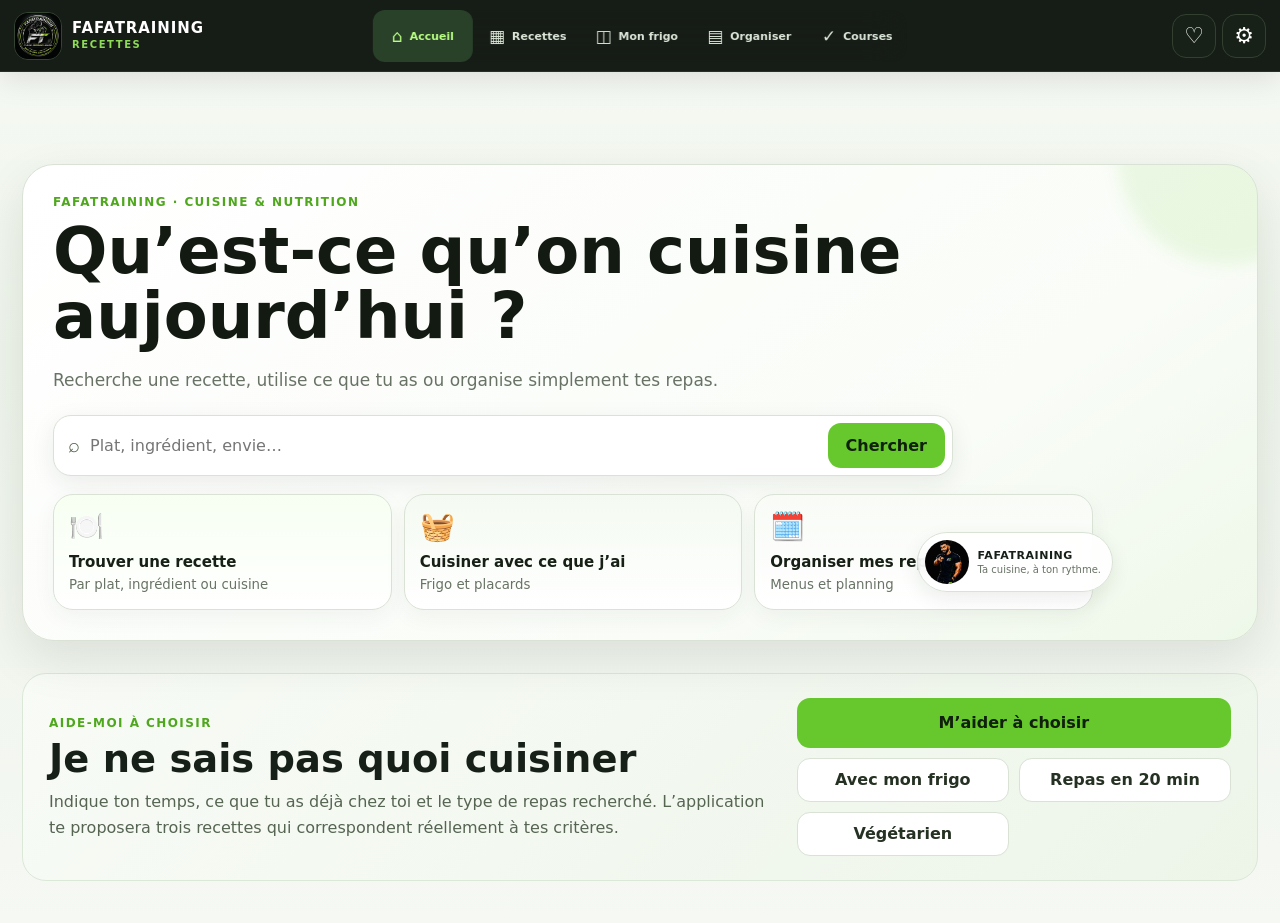
==== index.html @ 3ff08331 "Add files via upload" ====
<!DOCTYPE html>
<html lang="fr">
<head>
  <meta charset="UTF-8">
  <meta name="viewport" content="width=device-width, initial-scale=1, viewport-fit=cover">
  <meta name="theme-color" content="#f1f5ef">
  <meta name="color-scheme" content="light">
  <meta name="mobile-web-app-capable" content="yes">
  <meta name="apple-mobile-web-app-capable" content="yes">
  <meta name="apple-mobile-web-app-status-bar-style" content="default">
  <meta name="apple-mobile-web-app-title" content="FAFA Recettes">
  <meta name="format-detection" content="telephone=no">
  <meta name="description" content="FAFATRAINING Recettes — bibliothèque cuisine, recettes pas à pas, menus, planning, mon frigo et liste de courses.">
  <meta name="referrer" content="strict-origin-when-cross-origin">
  <meta http-equiv="Content-Security-Policy" content="default-src 'self'; script-src 'self'; style-src 'self' 'unsafe-inline'; img-src 'self' data: blob:; connect-src 'self'; worker-src 'self'; manifest-src 'self'; object-src 'none'; base-uri 'self'; form-action 'self'">
  <title>FAFATRAINING Recettes</title>
  <link rel="manifest" href="manifest.json">
  <link rel="apple-touch-icon" href="icons/icon-192.png">
  <link rel="icon" type="image/png" sizes="192x192" href="icons/icon-192.png">
  <link rel="stylesheet" href="style.css">
</head>
<body>
  <a class="skip-link" href="#mainContent">Aller au contenu principal</a>
  <div id="toast" class="toast" role="status" aria-live="polite"></div>
  <header class="topbar">
    <div class="topbar-left">
      <button id="topBackBtn" class="icon-btn hidden" aria-label="Retour">←</button>
      <button class="brand" data-nav="home" aria-label="Accueil FAFATRAINING"><img src="logo.jpg" alt="" class="brand-logo"><span><strong>FAFATRAINING</strong><small>RECETTES</small></span></button>
    </div>
    <div class="top-actions">
      <button id="favoriteTopBtn" class="icon-btn" aria-label="Voir mes favoris" title="Favoris">♡</button>
      <button id="settingsBtn" aria-expanded="false" class="icon-btn" aria-label="Préférences" title="Préférences">⚙</button>
    </div>
  </header>

  <main class="app-main" id="mainContent">
    <section id="page-home" class="page active" data-page="home">
      <section class="home-hero">
        <div class="hero-copy">
          <div class="eyebrow">FAFATRAINING · CUISINE & NUTRITION</div>
          <h1>Qu’est-ce qu’on cuisine aujourd’hui&nbsp;?</h1>
          <p>Recherche une recette, utilise ce que tu as ou organise simplement tes repas.</p>
          <div class="hero-search-wrap"><span class="search-icon">⌕</span><input id="homeSearch" type="search" aria-label="Rechercher une recette depuis l’accueil" placeholder="Plat, ingrédient, envie…" autocomplete="off"><button id="homeSearchBtn" class="search-go">Chercher</button></div>
          <div class="main-choice-grid" aria-label="Choix principal">
            <button class="main-choice main-choice-recipes" data-nav="recipes"><span>🍽️</span><strong>Trouver une recette</strong><small>Par plat, ingrédient ou cuisine</small></button>
            <button class="main-choice main-choice-fridge" data-nav="fridge"><span>🧺</span><strong>Cuisiner avec ce que j’ai</strong><small>Frigo et placards</small></button>
            <button class="main-choice main-choice-menu" data-nav="organize"><span>🗓️</span><strong>Organiser mes repas</strong><small>Menus et planning</small></button>
          </div>
          
          <div class="hero-brand-stamp"><img src="assets/characters/hero-character.jpg" alt=""><span><strong>FAFATRAINING</strong><small>Ta cuisine, à ton rythme.</small></span></div>
        </div>
      </section>
      <section id="homeNextMeal" class="home-next-meal hidden" aria-live="polite"></section>
      <section class="section-block decision-section" id="forYouSection">
        <div class="decision-panel">
          <div class="decision-copy"><span class="kicker">AIDE-MOI À CHOISIR</span><h2>Je ne sais pas quoi cuisiner</h2><p>Indique ton temps, ce que tu as déjà chez toi et le type de repas recherché. L’application te proposera trois recettes qui correspondent réellement à tes critères.</p></div>
          <div class="decision-actions"><button id="homeSurpriseBtn" aria-expanded="false" class="primary-btn">M’aider à choisir</button><button class="outline-btn" data-home-idea="fridge">Avec mon frigo</button><button class="outline-btn" data-home-idea="quick">Repas en 20 min</button><button class="outline-btn" data-home-idea="veg">Végétarien</button></div>
        </div>
        <div class="featured-grid home-three hidden" id="forYouGrid"></div>
      </section>
    </section>

    <section id="page-recipes" class="page" data-page="recipes">
      <div class="page-heading"><div><span class="kicker">BIBLIOTHÈQUE</span><h1>Recettes</h1><p id="recipesCountLabel">Choisis d’abord une grande famille ou utilise la recherche.</p></div><div class="heading-actions"><button id="openAdvancedFiltersBtn" aria-expanded="false" class="outline-btn">Filtres</button></div></div>
      <div class="recipe-search-zone"><div class="filter-search"><span>⌕</span><input id="recipeSearch" type="search" aria-label="Rechercher dans les recettes" placeholder="Rechercher un plat, un ingrédient ou une cuisine"></div><div class="recipe-utility-links"><button id="openKitchenGuideBtn" aria-expanded="false" class="text-btn">Guide cuisine</button><button id="addCustomRecipeBtn" aria-expanded="false" class="text-btn">+ Ma recette</button></div></div>
      <section id="recipeLibraryHome" class="library-home">
        <div class="library-intro"><div><span class="kicker">GRANDES FAMILLES</span><h2>Qu’est-ce que tu veux cuisiner&nbsp;?</h2><p>Choisis une famille, puis un type de recette. La recherche reste disponible à tout moment.</p></div><button id="showAllRecipesBtn" class="outline-btn">Voir tout le catalogue</button></div>
        <div id="recipeCategoryGrid" class="library-category-grid"></div>
        <div class="library-secondary"><div class="library-secondary-heading"><span class="kicker">CUISINES DU MONDE</span><h3>Explorer les cuisines</h3><p>Choisis une grande zone culinaire. Les pays et territoires réellement renseignés apparaissent sur les cartes ; les créations maison restent séparées.</p></div><div id="recipeCuisineHighlights" class="cuisine-family-grid"></div></div>
      </section>
      <section id="recipeResultsArea" class="recipe-results-area hidden">
        <div class="browse-toolbar"><button id="backToRecipeCategories" class="outline-btn">← Toutes les familles</button><div id="recipeBreadcrumb" class="breadcrumb"></div></div>
        <div id="subCategoryPanel" class="subfilter-panel hidden"><span class="kicker">CHOISIS UN TYPE</span><div class="style-grid compact" id="subCategoryChips"></div></div>
        <div class="quick-filter-row" id="quickFilterRow"><button class="quick-filter" data-qfilter="time20">≤ 20 min</button><button class="quick-filter" data-qfilter="mode">Mon matériel</button><button class="quick-filter" data-qfilter="easy">Cuisine facile</button><button class="quick-filter" data-qfilter="meal">Repas complet</button><button class="quick-filter" data-qfilter="fridge">Avec mon frigo</button></div>
        <div id="activeFilterSummary" class="active-filter-summary hidden"></div>
        <div class="recipe-grid" id="recipesGrid"></div><div class="loadmore-wrap"><button id="loadMoreBtn" class="primary-btn">Afficher plus</button></div>
      </section>
    </section>

    <section id="page-organize" class="page" data-page="organize">
      <div class="page-heading"><div><span class="kicker">ORGANISER</span><h1>Mes repas, simplement</h1><p>Choisis un menu ou construis ta semaine. Les courses se regroupent ensuite automatiquement.</p></div></div>
      <section id="organizeNextMeal" class="organize-next-meal hidden" aria-live="polite"></section>
      <div class="organize-grid">
        <button class="organize-card" data-nav="menus"><span class="organize-icon">🍽️</span><div><strong>Choisir un menu</strong><small>Par envie, situation ou style de repas.</small></div><b>→</b></button>
        <button class="organize-card" data-nav="planning"><span class="organize-icon">🗓️</span><div><strong>Planning de la semaine</strong><small>Lundi à dimanche, midi et soir.</small></div><b>→</b></button>
      </div>
      <div class="organize-help"><strong>Le principe</strong><span>Tu choisis tes repas ici. Quand ta semaine est prête, l’application peut créer ta liste de courses en un geste.</span></div>
    </section>

    <section id="page-menus" class="page" data-page="menus">
      <div class="page-heading"><div><span class="kicker">MENUS</span><h1>Choisis ton type de menu</h1><p>Les menus disponibles sont rangés par usage. Choisis un univers, puis une envie précise.</p></div></div>
      <div class="menu-search-row"><div class="filter-search"><span>⌕</span><input id="menuSearch" type="search" aria-label="Rechercher un menu" placeholder="Rechercher un menu"></div><button id="menuFavoritesBtn" class="outline-btn">♡ Mes menus</button><button id="resetMenuFiltersBtn" class="outline-btn">Tous les menus</button></div>
      <div id="menuUniverseGrid" class="menu-universe-grid"></div>
      <div id="menuFilterPanel" class="menu-filter-panel hidden"><div class="browse-toolbar"><button id="backToMenuUniverses" class="outline-btn">← Tous les univers</button><div id="menuUniverseTitle" class="breadcrumb"></div></div><div class="style-grid compact" id="menuFilterChips"></div></div>
      <div class="menu-grid" id="menusGrid"></div>
    </section>

    <section id="page-planning" class="page" data-page="planning">
      <div class="page-heading"><div><span class="kicker">SEMAINE</span><h1>Mon planning repas</h1><p>Planifie tes midis et tes soirs, puis crée la liste de courses de toute la semaine.</p></div><div class="heading-actions"><button id="openMenusFromPlanningBtn" class="outline-btn">Voir les menus</button><button id="clearPlanningBtn" class="outline-btn danger">Vider la semaine</button></div></div>
      <div class="planning-toolbar"><button id="planningToShoppingBtn" class="primary-btn">Créer les courses de la semaine</button><span id="planningSummary" class="small-note"></span></div><div id="planningGrid" class="planning-grid"></div>
    </section>

    <section id="page-fridge" class="page" data-page="fridge">
      <div class="page-heading"><div><span class="kicker">MON FRIGO & MES PLACARDS</span><h1>Avec ce que j’ai</h1><p>Pas de mur de 180 ingrédients : choisis une famille, recherche un aliment ou ajoute toi-même ce qui manque.</p></div><button id="clearFridgeBtn" class="outline-btn">Tout vider</button></div>
      <div class="fridge-command-center">
        <div class="fridge-search-unified"><div class="filter-search"><span>⌕</span><input id="fridgeSearch" type="search" aria-label="Rechercher ou ajouter un ingrédient" placeholder="Tape un aliment : tomate, poulet, riz…"></div><button id="fridgeAddSearchBtn" class="outline-btn hidden">+ Ajouter cet ingrédient</button></div>
        <div class="selected-zone"><span class="kicker">CE QUE J’AI CHEZ MOI</span><div id="selectedPantry" class="selected-pantry"></div></div>
        <button id="fridgeSeeResultsBtn" class="primary-btn fridge-results-cta">Voir ce que je peux cuisiner</button>
        <div id="pantryRecentBlock" class="pantry-special-block hidden"><div class="section-title-row"><div><span class="kicker">RÉCENTS</span><h3>Utilisés récemment</h3></div></div><div id="pantryRecent" class="pantry-chip-grid"></div></div>
        <div id="pantryFavoritesBlock" class="pantry-special-block hidden"><div class="section-title-row"><div><span class="kicker">FAVORIS</span><h3>Mes ingrédients favoris</h3></div></div><div id="pantryFavorites" class="pantry-chip-grid"></div></div>
      </div>
      <section class="ingredient-library"><div class="section-title-row"><div><span class="kicker">RANGÉ PAR FAMILLE</span><h2>Choisis une famille d’ingrédients</h2><p id="pantryLibraryCount" class="section-subtitle">Chargement des ingrédients…</p></div><button id="showAllPantryBtn" class="outline-btn">Afficher tous les ingrédients</button></div><div id="pantryGroupGrid" class="pantry-group-grid"></div><div id="pantryGroupPanel" class="pantry-group-panel hidden"><div class="browse-toolbar"><button id="closePantryGroupBtn" class="outline-btn">← Familles</button><div id="pantryGroupTitle" class="breadcrumb"></div></div><div id="pantryGroupItems" class="pantry-chip-grid"></div></div></section>
      <div id="fridgeResults" class="fridge-tier-wrap"></div>
    </section>

    <section id="page-shopping" class="page" data-page="shopping">
      <div class="page-heading"><div><span class="kicker">COURSES</span><h1>Ma liste</h1><p>Les quantités des recettes et du planning sont regroupées automatiquement.</p></div><div class="heading-actions"><button id="copyShoppingBtn" class="outline-btn">Copier</button><button id="shareShoppingBtn" class="outline-btn">Partager</button><button id="printShoppingBtn" class="outline-btn">Imprimer</button><button id="clearShoppingBtn" class="outline-btn danger">Vider</button></div></div><div id="shoppingRecipeChips" class="shopping-recipe-chips"></div><div id="shoppingManualChips" class="shopping-recipe-chips"></div><div id="shoppingList" class="shopping-groups"></div>
    </section>
  </main>

  <nav class="bottom-nav" aria-label="Navigation principale"><button class="nav-item active" data-nav="home"><span>⌂</span><small>Accueil</small></button><button class="nav-item" data-nav="recipes"><span>▦</span><small>Recettes</small></button><button class="nav-item" data-nav="fridge"><span>◫</span><small>Mon frigo</small></button><button class="nav-item" data-nav="organize"><span>▤</span><small>Organiser</small></button><button class="nav-item" data-nav="shopping"><span>✓</span><small>Courses</small><b id="shoppingBadge" class="nav-badge hidden">0</b></button></nav>

  <div id="recipeDrawer" class="drawer" aria-hidden="true"><div class="drawer-backdrop" data-close-drawer></div><article class="drawer-panel" role="dialog" aria-modal="true" aria-labelledby="drawerTitle"><button class="drawer-close" data-close-drawer aria-label="Fermer">×</button><div id="drawerContent"></div></article></div>
  <div id="menuDrawer" class="drawer" aria-hidden="true"><div class="drawer-backdrop" data-close-menu></div><article class="drawer-panel menu-detail-panel" role="dialog" aria-modal="true" aria-labelledby="menuDrawerTitle"><button class="drawer-close" data-close-menu aria-label="Fermer">×</button><div id="menuDrawerContent"></div></article></div>

  <div id="filterDrawer" class="drawer" aria-hidden="true"><div class="drawer-backdrop" data-close-filter></div><article class="settings-panel" role="dialog" aria-modal="true" aria-labelledby="filterDrawerTitle"><button class="drawer-close" data-close-filter aria-label="Fermer">×</button><span class="kicker">AFFINER</span><h2 id="filterDrawerTitle">Tous les filtres</h2><div class="settings-section"><h3>Catégorie</h3><select id="categoryFilter" class="drawer-select" aria-label="Filtrer par catégorie"><option value="">Toutes les catégories</option></select></div><div class="settings-section"><h3>Cuisine / inspiration</h3><select id="cuisineFilter" class="drawer-select" aria-label="Filtrer par cuisine ou inspiration"><option value="">Toutes les cuisines</option></select></div><div class="settings-section"><h3>Temps</h3><select id="timeFilter" class="drawer-select" aria-label="Filtrer par temps total"><option value="">Tous les temps</option><option value="15">≤ 15 min</option><option value="20">≤ 20 min</option><option value="30">≤ 30 min</option><option value="45">≤ 45 min</option><option value="60">≤ 60 min</option></select></div><div class="settings-section"><h3>Matériel</h3><select id="equipmentFilter" class="drawer-select" aria-label="Filtrer par matériel"><option value="">Tout le matériel</option><option value="Cuisine classique">Méthode classique</option><option value="Four">Four</option><option value="Poêle">Poêle / wok</option><option value="Blender / mixeur">Blender / mixeur</option><option value="Thermomix TM6">Thermomix TM6</option></select></div><div class="settings-section"><h3>Style</h3><div class="style-grid compact" id="recipeStyleChips"></div></div><div class="settings-section"><label class="toggle-line"><input id="mealOnly" type="checkbox"><span>Repas complets uniquement</span></label></div><div class="settings-section"><label class="toggle-line"><input id="favoritesOnly" type="checkbox"><span>Favoris uniquement</span></label></div><div class="filter-actions"><button id="resetFiltersBtn" class="outline-btn">Réinitialiser</button><button id="applyFiltersBtn" class="primary-btn">Voir les recettes</button></div></article></div>

  <div id="settingsDrawer" class="drawer" aria-hidden="true"><div class="drawer-backdrop" data-close-settings></div><article class="settings-panel" role="dialog" aria-modal="true" aria-labelledby="settingsTitle"><button class="drawer-close" data-close-settings aria-label="Fermer">×</button><span class="kicker">PRÉFÉRENCES</span><h2 id="settingsTitle">Ma cuisine</h2><div class="settings-section"><h3>Nombre de personnes par défaut</h3><div class="segmented" id="householdChoices"></div><p class="small-note">Utilisé par défaut pour les recettes, les menus, le planning et les courses.</p></div><div class="settings-section"><h3>Mode accompagné</h3><label class="toggle-line"><input id="guidedModeToggle" type="checkbox"><span>Afficher les repères de cuisine pendant les étapes</span></label><p class="small-note">Explique les gestes comme faire revenir, saisir, mijoter, frémir ou gratiner, sans te classer par niveau.</p></div><div class="settings-section"><h3>À exclure</h3><div id="restrictionChips" class="restriction-grid"></div><p class="small-note">Ces filtres retirent les recettes contenant l’allergène indiqué. En cas d’allergie sévère, vérifie toujours les emballages et les contaminations croisées.</p></div><div class="settings-section"><h3>Mon matériel</h3><div id="equipmentChips" class="restriction-grid"></div></div><div class="settings-section"><h3>Mes données</h3><div class="heading-actions"><button id="exportDataBtn" class="outline-btn">Sauvegarder mes données</button><label class="outline-btn file-label">Importer<input id="importDataInput" type="file" accept="application/json" hidden></label></div><p class="small-note">Permet de transférer favoris, planning, notes, restes et recettes personnelles sur un autre appareil.</p></div><div class="settings-section"><h3>Sources & méthode</h3><p class="small-note">Les valeurs nutritionnelles sont des estimations indicatives. Les fiches nutritionnelles s’appuient sur des valeurs moyennes d’aliments génériques issues de la table Ciqual 2025 (Anses) et de USDA FoodData Central. Elles ne remplacent pas un étiquetage nutritionnel ni un avis diététique personnalisé.</p><p class="small-note">L’organisation de l’application reprend des bonnes pratiques observées sur des services de cuisine et de planification tels que Cookidoo, Jow, Samsung Food, Mealime et YAZIO, sans copier leurs contenus.</p></div><button id="resetPrefsBtn" class="outline-btn full">Réinitialiser mes préférences</button></article></div>



  <div id="kitchenGuideDrawer" class="drawer" aria-hidden="true"><div class="drawer-backdrop" data-close-guide></div><article class="settings-panel guide-panel" role="dialog" aria-modal="true" aria-labelledby="kitchenGuideTitle"><button class="drawer-close" data-close-guide aria-label="Fermer">×</button><span class="kicker">APPRENDRE EN CUISINANT</span><h2 id="kitchenGuideTitle">Guide cuisine</h2><p class="small-note">Des repères simples pour comprendre les mots d’une recette et cuisiner sans stress.</p><div class="guide-grid"><section><h3>Avant de commencer</h3><p>Lis la recette une fois, sors les ingrédients et le matériel, puis prépare les découpes avant d’allumer le feu. C’est la mise en place.</p></section><section><h3>Feu doux / moyen / vif</h3><p><strong>Doux :</strong> chauffe lentement. <strong>Moyen :</strong> cuisson courante. <strong>Vif :</strong> saisir ou faire bouillir rapidement, avec surveillance.</p></section><section><h3>Faire revenir</h3><p>Cuire avec un peu de matière grasse à feu moyen en remuant, jusqu’à ce que l’aliment s’attendrisse ou colore légèrement.</p></section><section><h3>Saisir</h3><p>Déposer l’aliment dans une poêle bien chaude et le laisser colorer avant de le retourner.</p></section><section><h3>Frémir</h3><p>Le liquide fait de petites bulles. Il ne bout pas fortement.</p></section><section><h3>Mijoter</h3><p>Cuire doucement et longtemps avec de petits frémissements, souvent avec un couvercle partiel.</p></section><section><h3>Déglacer</h3><p>Ajouter un peu de liquide dans une poêle chaude et gratter les sucs collés au fond pour enrichir une sauce.</p></section><section><h3>Rôtir / gratiner</h3><p><strong>Rôtir :</strong> cuire au four pour dorer. <strong>Gratiner :</strong> colorer surtout le dessus en fin de cuisson.</p></section><section><h3>Préchauffer</h3><p>Allumer le four à la température indiquée avant d’enfourner. La recette commence ainsi dans un four déjà à bonne température.</p></section><section><h3>Égoutter</h3><p>Retirer l’eau ou le liquide d’un aliment avec une passoire, sans l’écraser.</p></section><section><h3>Réduire</h3><p>Laisser cuire un liquide sans couvercle pour qu’une partie s’évapore et que la sauce devienne plus concentrée.</p></section><section><h3>Repères sécurité</h3><p>Avec un thermomètre : volaille 74 °C, viande hachée 71 °C, poisson 63 °C. Pour les pièces entières de bœuf, porc, veau ou agneau : 63 °C avec repos de 3 minutes est un repère courant.</p></section><section><h3>Mesures utiles</h3><p>1 c. à soupe ≈ 15 ml · 1 c. à café ≈ 5 ml. Pour les épices et le sel, augmente progressivement quand tu multiplies les portions.</p></section></div></article></div>
  <div id="customRecipeDrawer" class="drawer" aria-hidden="true"><div class="drawer-backdrop" data-close-custom></div><article class="settings-panel" role="dialog" aria-modal="true" aria-labelledby="customRecipeTitle"><button class="drawer-close" data-close-custom aria-label="Fermer">×</button><span class="kicker">MA RECETTE</span><h2 id="customRecipeTitle">Ajouter une recette personnelle</h2><div class="settings-section"><label class="form-label">Nom<input id="customName" class="drawer-input" type="text" placeholder="Ex. Poulet citron maison"></label><label class="form-label">Catégorie<select id="customCategory" class="drawer-select"></select></label><label class="form-label">Portions<input id="customServings" class="drawer-input" type="number" min="1" max="12" value="4"></label><label class="form-label">Ingrédients<textarea id="customIngredients" class="drawer-textarea" placeholder="Un ingrédient par ligne. Exemple : 200 g poulet"></textarea></label><label class="form-label">Étapes<textarea id="customSteps" class="drawer-textarea" placeholder="Une étape par ligne"></textarea></label></div><button id="saveCustomRecipeBtn" class="primary-btn full-width-btn">Enregistrer ma recette</button></article></div>
  <div id="surpriseDrawer" class="drawer" aria-hidden="true"><div class="drawer-backdrop" data-close-surprise></div><article class="settings-panel surprise-panel" role="dialog" aria-modal="true" aria-labelledby="surpriseTitle"><button class="drawer-close" data-close-surprise aria-label="Fermer">×</button><span class="kicker">PAS D’IDÉE ?</span><h2 id="surpriseTitle">Je ne sais pas quoi cuisiner</h2><p class="small-note">Choisis tes critères. Les trois propositions seront sélectionnées en fonction du temps disponible, de tes préférences et, si tu le souhaites, de ce que tu as déjà dans Mon frigo.</p><div class="settings-section"><h3>J’ai combien de temps ?</h3><div id="surpriseTimeChips" class="style-grid"><button class="style-chip" data-surprise-time="10">10 min</button><button class="style-chip active" data-surprise-time="20">20 min</button><button class="style-chip" data-surprise-time="30">30 min</button><button class="style-chip" data-surprise-time="45">45 min</button><button class="style-chip" data-surprise-time="">Peu importe</button></div></div><div class="settings-section surprise-options"><label class="toggle-line"><input id="surpriseMealOnly" type="checkbox" checked><span>Je veux un vrai repas</span></label><label class="toggle-line"><input id="surpriseFridge" type="checkbox"><span>Priorité à ce que j’ai dans Mon frigo</span></label><label class="toggle-line"><input id="surpriseVegetarian" type="checkbox"><span>Végétarien</span></label></div><button id="generateSurpriseBtn" class="primary-btn full-width-btn">Trouve-moi 3 idées</button><div id="surpriseDrawerGrid" class="recipe-grid surprise-drawer-grid"></div></article></div>

  <div id="planAssignDrawer" class="drawer" aria-hidden="true"><div class="drawer-backdrop" data-close-plan></div><article class="settings-panel" role="dialog" aria-modal="true" aria-labelledby="planAssignTitle"><button class="drawer-close" data-close-plan aria-label="Fermer">×</button><span class="kicker">PLANNING</span><h2 id="planAssignTitle">Ajouter au planning</h2><p id="planAssignLabel" class="small-note"></p><div class="settings-section"><h3>Jour</h3><select id="planDaySelect" class="drawer-select" aria-label="Jour du planning"></select></div><div class="settings-section"><h3>Repas</h3><div class="segmented"><button id="planLunchBtn" class="active">Midi</button><button id="planDinnerBtn">Soir</button></div></div><button id="confirmPlanBtn" class="primary-btn full-width-btn">Ajouter</button></article></div>

  <div id="exportDrawer" class="drawer" aria-hidden="true"><div class="drawer-backdrop" data-close-export></div><article class="export-panel" role="dialog" aria-modal="true" aria-labelledby="exportTitle"><button class="drawer-close" data-close-export aria-label="Fermer">×</button><span class="kicker">RÉSEAUX SOCIAUX</span><h2 id="exportTitle">Créer le visuel</h2><p class="export-intro">Prévisualise puis génère une image prête pour Instagram, Story ou TikTok.</p><div class="export-options"><div><h3>Format</h3><div class="segmented" id="exportFormat"><button data-export-format="portrait" class="active">Instagram 4:5</button><button data-export-format="story">Story / TikTok</button><button data-export-format="square">Carré</button></div></div><div><h3>Style</h3><div class="segmented" id="exportStyle"><button data-export-style="social" class="active">FAFATRAINING réseaux</button><button data-export-style="clean">Sobre</button></div></div><label class="toggle-line export-toggle"><input id="exportCharacter" type="checkbox" checked><span>Afficher le personnage FAFATRAINING</span></label><label class="toggle-line export-toggle"><input id="exportLogo" type="checkbox" checked><span>Afficher le logo FAFATRAINING</span></label></div><div class="export-preview-wrap"><canvas id="exportCanvas" width="1080" height="1350" role="img" aria-label="Aperçu du visuel à exporter"></canvas></div><div class="export-actions"><button id="downloadExportBtn" class="primary-btn">Télécharger le PNG</button><button id="shareExportBtn" class="outline-btn">Partager</button></div></article></div>

  <div id="cookMode" class="cook-mode" role="dialog" aria-modal="true" aria-labelledby="cookRecipeName" aria-hidden="true"><div class="cook-topbar"><button id="closeCookBtn" class="icon-btn" aria-label="Fermer le mode cuisson">×</button><div><small id="cookProgress">Étape 1/1</small><strong id="cookRecipeName">Recette</strong></div><button id="cookTimerBtn" class="timer-btn">Minuteur</button></div><div class="cook-body"><div class="cook-step-number" id="cookStepNumber">1</div><h2 id="cookStepTitle">Préparation</h2><p id="cookStepText"></p><div id="cookBeginnerTip" class="cook-helper hidden"></div><div id="cookTimer" class="cook-timer hidden"><strong id="timerDisplay">00:00</strong><div><button id="timerToggleBtn">Démarrer</button><button id="timerResetBtn">Réinitialiser</button></div></div></div><div class="cook-voice-row"><button id="cookReadBtn" class="outline-btn" aria-label="Lire cette étape à voix haute">🔊 Lire l’étape</button><button id="cookRepeatBtn" class="outline-btn">Répéter</button></div><div class="cook-footer"><button id="cookPrevBtn" class="outline-btn">Précédent</button><button id="cookNextBtn" class="primary-btn">Suivant</button></div></div>

  <script src="app.js"></script>
</body>
</html>
---- style.css ----
:root{
  --bg:#080b08;--bg2:#0d120c;--panel:#121811;--panel2:#171f15;--text:#f6f7f3;--muted:#aeb8aa;
  --green:#75d429;--green2:#a3f05e;--line:#293225;--line2:#34412f;--danger:#ef6b6b;--shadow:0 18px 50px rgba(0,0,0,.34);
  --radius:24px;--navh:74px;
}
*{box-sizing:border-box}
html{background:var(--bg);scroll-behavior:smooth}
body{margin:0;font-family:Inter,ui-sans-serif,system-ui,-apple-system,BlinkMacSystemFont,"Segoe UI",sans-serif;background:radial-gradient(circle at 85% 0%,rgba(117,212,41,.12),transparent 24%),linear-gradient(180deg,#070a07,#0a0e09 40%,#0d120c);color:var(--text);min-height:100vh}
button,input,select{font:inherit}button{cursor:pointer}img{display:block;max-width:100%}.hidden{display:none!important}

.topbar{position:sticky;top:0;z-index:50;height:70px;padding:8px max(14px,env(safe-area-inset-left));display:flex;align-items:center;justify-content:space-between;background:rgba(8,11,8,.88);backdrop-filter:blur(18px);border-bottom:1px solid rgba(255,255,255,.06)}
.topbar-left{display:flex;align-items:center;gap:10px}
.brand{border:0;background:none;color:var(--text);display:flex;align-items:center;gap:10px;padding:0}.brand-logo{width:48px;height:48px;object-fit:cover;border-radius:14px;border:1px solid var(--line)}.brand span{display:flex;flex-direction:column;align-items:flex-start;line-height:1}.brand strong{font-size:15px;letter-spacing:.06em}.brand small{color:var(--green);font-weight:800;letter-spacing:.16em;margin-top:4px;font-size:10px}
.top-actions{display:flex;gap:8px}.icon-btn{width:42px;height:42px;border-radius:14px;border:1px solid var(--line);background:#111711;color:var(--text);font-size:22px;display:grid;place-items:center}

.app-main{max-width:1500px;margin:0 auto;padding:22px 18px calc(var(--navh) + 34px)}.page{display:none}.page.active{display:block}
.eyebrow,.kicker{color:var(--green);font-weight:900;letter-spacing:.12em;text-transform:uppercase;font-size:12px}
.section-mini-title{margin-top:16px;color:#dae7d5;font-weight:900;font-size:14px}
.page-back{display:inline-flex;align-items:center;gap:8px;border:1px solid var(--line);background:#111711;color:#dce5d9;border-radius:999px;padding:8px 12px;font-weight:800;margin-bottom:14px}

.home-hero{display:grid;grid-template-columns:minmax(0,1.35fr) minmax(290px,.9fr);gap:18px;padding:28px;border:1px solid var(--line);border-radius:32px;background:linear-gradient(135deg,rgba(117,212,41,.12),rgba(255,255,255,.02)),#10160f;box-shadow:var(--shadow);overflow:hidden;position:relative}.home-hero:after{content:"";position:absolute;width:260px;height:260px;border-radius:50%;background:rgba(117,212,41,.08);right:-80px;top:-120px;filter:blur(8px)}
.home-hero h1,.page-heading h1{font-size:clamp(34px,6vw,64px);line-height:.98;margin:10px 0 14px}.home-hero p,.page-heading p{color:var(--muted);font-size:17px;line-height:1.55;max-width:760px}
.hero-search-wrap,.filter-search{display:flex;align-items:center;gap:8px;background:#fff;border-radius:18px;padding:7px 7px 7px 14px;margin-top:22px;max-width:780px}.hero-search-wrap input,.filter-search input{flex:1;min-width:0;border:0;outline:0;background:transparent;color:#111;font-size:16px}.search-icon{color:#496043;font-size:20px}.search-go,.primary-btn{border:0;background:var(--green);color:#0b1207;font-weight:900;border-radius:13px;padding:13px 18px}
.hero-mode-cards{display:grid;grid-template-columns:repeat(3,minmax(0,1fr));gap:10px;margin-top:12px}
.mode-card{border:1px solid var(--line2);background:linear-gradient(180deg,#111711,#0f150e);color:var(--text);border-radius:20px;padding:14px 14px 13px;text-align:left;display:flex;flex-direction:column;gap:8px;min-height:105px;transition:.15s ease}.mode-card strong{font-size:15px}.mode-card small{color:var(--muted);line-height:1.4;font-size:12px}.mode-card.active{background:linear-gradient(180deg,rgba(117,212,41,.18),rgba(117,212,41,.09));border-color:var(--green);box-shadow:0 0 0 1px rgba(117,212,41,.25) inset}
.hero-help{font-size:13px!important;margin-top:12px;max-width:880px}
.hero-side{display:flex;flex-direction:column;gap:14px;position:relative;z-index:1}.hero-visual{position:relative;overflow:hidden;border-radius:28px;border:1px solid #33422e;min-height:280px;background:#121811}.hero-visual img{width:100%;height:100%;object-fit:cover;object-position:center 15%}.hero-visual:after{content:"";position:absolute;inset:0;background:linear-gradient(180deg,transparent 5%,rgba(8,11,8,.14) 35%,rgba(8,11,8,.75) 100%)}.hero-visual-badge{position:absolute;left:16px;right:16px;bottom:16px;z-index:1;border:1px solid rgba(255,255,255,.12);background:rgba(8,11,8,.62);backdrop-filter:blur(8px);border-radius:16px;padding:11px 14px;font-weight:900}
.hero-stats{display:grid;grid-template-columns:repeat(3,minmax(0,1fr));gap:10px}.stat-card{border:1px solid var(--line);border-radius:22px;background:linear-gradient(160deg,#172316,#0d120c);padding:16px;text-align:center}.stat-card strong{display:block;font-size:40px;line-height:1;color:var(--green2);margin-bottom:6px}.stat-card span{color:#dce5d9;font-weight:800;font-size:13px}

.section-block{margin-top:30px}.section-title-row{display:flex;align-items:flex-end;justify-content:space-between;gap:16px;margin-bottom:15px}.section-title-row h2{margin:5px 0 0;font-size:clamp(24px,4vw,36px)}.text-btn{border:0;background:none;color:var(--green);font-weight:900;padding:8px}
.quick-action-grid{display:grid;grid-template-columns:repeat(4,minmax(0,1fr));gap:12px}.quick-card{border:1px solid var(--line);background:linear-gradient(180deg,#121811,#0f150e);border-radius:20px;padding:16px;text-align:left;color:var(--text)}.quick-card strong{display:block;font-size:16px;margin-bottom:7px}.quick-card small{display:block;color:var(--muted);line-height:1.4}
.style-grid{display:flex;gap:10px;flex-wrap:wrap}.style-chip{border:1px solid var(--line);background:#111711;color:var(--text);padding:10px 13px;border-radius:14px;font-weight:800;font-size:13px}.style-chip.active{background:var(--green);color:#0b1207;border-color:var(--green)}.compact{margin-bottom:14px}
.featured-grid,.recipe-grid{display:grid;grid-template-columns:repeat(4,minmax(0,1fr));gap:14px}
.recipe-card{border:1px solid var(--line);border-radius:23px;overflow:hidden;background:linear-gradient(180deg,#131a12,#0f140e);min-width:0;display:flex;flex-direction:column;box-shadow:0 10px 30px rgba(0,0,0,.18)}.recipe-image{aspect-ratio:4/3;background:#172016;overflow:hidden;position:relative}.recipe-image img{width:100%;height:100%;object-fit:cover;object-position:top}.recipe-image.no-image{display:grid;place-items:center;font-size:46px;background:radial-gradient(circle at top right,rgba(117,212,41,.16),transparent 45%),#141c12}.fav-btn{position:absolute;right:10px;top:10px;width:38px;height:38px;border-radius:12px;border:1px solid rgba(255,255,255,.16);background:rgba(9,12,9,.8);color:#fff;font-size:22px}.fav-btn.active{color:var(--green2)}.recipe-body{padding:15px;display:flex;flex-direction:column;gap:10px;flex:1}.recipe-topline{display:flex;align-items:flex-start;justify-content:space-between;gap:8px;flex-wrap:wrap}.tiny-badge{border:1px solid #31422c;background:#172116;color:#c8d5c3;border-radius:999px;padding:5px 8px;font-size:10px;font-weight:900;text-transform:uppercase;letter-spacing:.05em}.tiny-badge.featured{color:#0d1409;background:var(--green);border-color:var(--green)}.recipe-title{font-size:19px;line-height:1.15;margin:0}.recipe-desc{color:var(--muted);font-size:13px;line-height:1.45;display:-webkit-box;-webkit-line-clamp:2;-webkit-box-orient:vertical;overflow:hidden}.recipe-meta{display:flex;gap:8px;flex-wrap:wrap;color:#ced8ca;font-size:12px}.recipe-meta span{background:#0c110c;border:1px solid #253021;border-radius:10px;padding:6px 8px}.card-actions{display:flex;gap:8px;margin-top:auto}.card-actions button{flex:1;border-radius:12px;padding:10px;border:1px solid var(--line);font-weight:900}.open-btn{background:var(--green);color:#0b1207;border-color:var(--green)!important}.shop-btn{background:#141a13;color:var(--text)}
.category-grid{display:grid;grid-template-columns:repeat(5,minmax(0,1fr));gap:10px}.category-card{border:1px solid var(--line);background:#121811;color:var(--text);border-radius:18px;padding:15px;text-align:left;min-height:104px}.category-card strong{display:block;font-size:15px;margin-top:8px}.category-card span{font-size:28px}.category-card small{display:block;color:var(--muted);margin-top:4px;line-height:1.35}
.menu-strip{display:grid;grid-template-columns:repeat(4,minmax(0,1fr));gap:12px}.menu-grid{display:grid;grid-template-columns:repeat(3,minmax(0,1fr));gap:14px}.menu-card,.menu-card-full{border:1px solid var(--line);background:linear-gradient(150deg,#141d12,#0f140e);border-radius:22px;padding:18px}.menu-card h3,.menu-card-full h3{margin:8px 0}.menu-card p,.menu-card-full p{color:var(--muted);font-size:13px;line-height:1.45}.tag-row{display:flex;gap:8px;flex-wrap:wrap;margin-bottom:12px}.menu-list{display:grid;gap:8px;margin:14px 0}.menu-list div{display:flex;gap:9px;align-items:flex-start}.menu-list span{color:var(--green);font-weight:900;min-width:12px}.menu-list small{color:#d7dfd3;line-height:1.35}.menu-actions{display:flex;gap:8px;flex-wrap:wrap}.menu-actions button{border-radius:11px;padding:9px 11px;font-weight:900;border:1px solid var(--line);background:#151c14;color:var(--text)}.menu-actions .primary{background:var(--green);color:#0b1207;border-color:var(--green)}.menu-card-full .menu-list{border-top:1px solid var(--line);border-bottom:1px solid var(--line);padding:14px 0}

.page-heading{display:flex;justify-content:space-between;align-items:flex-end;gap:20px;margin:4px 0 20px}.page-heading h1{font-size:48px}.page-heading p{margin:0;max-width:720px;font-size:15px}.heading-actions{display:flex;gap:8px;flex-wrap:wrap}.outline-btn{border:1px solid var(--line);background:#111711;color:var(--text);font-weight:900;border-radius:13px;padding:11px 14px}.outline-btn.danger{color:#ff9a9a}.outline-btn.full{width:100%}
.filter-panel{display:grid;grid-template-columns:minmax(240px,1.4fr) repeat(3,minmax(140px,.65fr)) auto;gap:10px;margin-bottom:12px}.filter-search{margin:0;border-radius:14px;padding:5px 12px;background:#f5f6f2}.filter-panel select{border:1px solid var(--line);background:#111711;color:var(--text);border-radius:14px;padding:12px;min-width:0}.toggle-line{display:flex;align-items:center;gap:8px;border:1px solid var(--line);background:#111711;border-radius:14px;padding:0 12px;white-space:nowrap;font-size:13px}.toggle-line input{accent-color:var(--green)}.loadmore-wrap{text-align:center;margin:24px 0}.loadmore-wrap .primary-btn{min-width:180px}

.fridge-tools{border:1px solid var(--line);background:#111711;border-radius:20px;padding:14px}.selected-pantry{display:flex;gap:8px;flex-wrap:wrap;margin-top:12px}.selected-pill{border:1px solid #38502f;background:#182317;color:#dbe8d6;border-radius:999px;padding:8px 11px;font-weight:800}.pantry-cloud{display:flex;gap:8px;flex-wrap:wrap;margin-top:14px;max-height:300px;overflow:auto;padding-right:4px}.pantry-btn{border:1px solid var(--line);background:#111711;color:#dbe5d7;border-radius:999px;padding:8px 11px;font-size:13px}.pantry-btn.selected{background:var(--green);color:#0b1207;border-color:var(--green)}.result-title{margin-top:28px}

.shopping-recipe-chips{display:flex;gap:8px;flex-wrap:wrap;margin-bottom:18px}.shopping-recipe-chip{display:flex;align-items:center;gap:8px;border:1px solid var(--line);background:#111711;border-radius:999px;padding:8px 10px 8px 12px}.shopping-recipe-chip button{border:0;background:none;color:#ff9a9a;font-size:16px}.shopping-groups{display:grid;grid-template-columns:repeat(2,minmax(0,1fr));gap:14px}.shopping-group{border:1px solid var(--line);background:#111711;border-radius:20px;padding:16px}.shopping-group h3{margin:0 0 12px}.shopping-item{display:flex;align-items:flex-start;gap:10px;padding:9px 0;border-top:1px solid rgba(255,255,255,.05)}.shopping-item:first-of-type{border-top:0}.shopping-item input{margin-top:3px;accent-color:var(--green)}.shopping-item.done span{text-decoration:line-through;color:#74806f}.shopping-empty{border:1px dashed #33402f;border-radius:20px;color:var(--muted);padding:28px;text-align:center}

.bottom-nav{position:fixed;z-index:60;left:50%;bottom:max(10px,env(safe-area-inset-bottom));transform:translateX(-50%);width:min(760px,calc(100% - 20px));height:var(--navh);display:grid;grid-template-columns:repeat(5,1fr);padding:7px;background:rgba(11,15,10,.92);backdrop-filter:blur(18px);border:1px solid #2c3828;border-radius:22px;box-shadow:0 20px 45px rgba(0,0,0,.45)}.nav-item{position:relative;border:0;background:none;color:#909b8c;border-radius:16px;display:flex;flex-direction:column;align-items:center;justify-content:center;gap:3px}.nav-item span{font-size:21px}.nav-item small{font-size:10px;font-weight:900}.nav-item.active{background:#172116;color:var(--green2)}.nav-badge{position:absolute;right:18%;top:6px;background:var(--green);color:#0b1207;border-radius:999px;min-width:18px;height:18px;padding:0 5px;font-size:10px;display:grid;place-items:center}

.drawer{position:fixed;inset:0;z-index:90;pointer-events:none;overflow:hidden;visibility:hidden}.drawer.open{pointer-events:auto;visibility:visible}.drawer-backdrop{position:absolute;inset:0;background:rgba(0,0,0,.64);opacity:0;transition:.22s}.drawer.open .drawer-backdrop{opacity:1}.drawer-panel,.settings-panel{position:absolute;right:0;top:0;bottom:0;width:min(780px,100%);background:#0d120c;border-left:1px solid var(--line);overflow:auto;transform:translateX(102%);transition:.26s ease;padding:24px 24px 50px}.settings-panel{width:min(520px,100%)}.drawer.open .drawer-panel,.drawer.open .settings-panel{transform:translateX(0)}.drawer-close{position:sticky;top:0;z-index:4;margin-left:auto;width:42px;height:42px;border-radius:14px;border:1px solid var(--line);background:#111711;color:#fff;font-size:26px;display:grid;place-items:center}.drawer-hero{display:grid;grid-template-columns:220px 1fr;gap:20px;align-items:start}.drawer-cover{border-radius:20px;overflow:hidden;border:1px solid var(--line);aspect-ratio:4/5;background:#141c12;display:grid;place-items:center;font-size:54px}.drawer-cover img{width:100%;height:100%;object-fit:cover;object-position:top}.drawer-head h2{font-size:36px;line-height:1.02;margin:8px 0 12px}.drawer-head p{color:var(--muted);line-height:1.5}.drawer-meta{display:flex;gap:8px;flex-wrap:wrap;margin:12px 0}.drawer-meta span{border:1px solid var(--line);background:#111711;padding:8px 10px;border-radius:12px;font-size:12px}.drawer-actions{display:flex;gap:8px;flex-wrap:wrap;margin-top:12px}.drawer-actions button{padding:11px 13px;border-radius:12px;font-weight:900;border:1px solid var(--line);background:#141b13;color:var(--text)}.drawer-actions .primary{background:var(--green);color:#0b1207;border-color:var(--green)}.mode-row{margin-top:22px}.segmented{display:flex;gap:8px;flex-wrap:wrap}.segmented button{border:1px solid var(--line);background:#111711;color:var(--muted);padding:9px 13px;border-radius:999px;font-weight:800}.segmented button.active{background:var(--green);color:#0b1207;border-color:var(--green)}.drawer-grid{display:grid;grid-template-columns:1fr 1fr;gap:16px;margin-top:20px}.drawer-section{border:1px solid var(--line);border-radius:20px;background:#111711;padding:16px}.drawer-section h3{margin:0 0 12px}.ingredient-list,.steps-list{display:grid;gap:8px}.ingredient-row{display:flex;justify-content:space-between;gap:12px;border-top:1px solid rgba(255,255,255,.05);padding-top:8px}.ingredient-row:first-child{border-top:0;padding-top:0}.ingredient-row span:last-child{color:var(--muted);text-align:right}.step-box{border-top:1px solid rgba(255,255,255,.06);padding:12px 0}.step-box:first-child{border-top:0;padding-top:0}.step-box strong{display:block;margin-bottom:5px}.step-box p{margin:0;color:#c8d2c4;line-height:1.5;font-size:14px}.allergen-box{border:1px solid #5a3f2f;background:#1a120d;border-radius:14px;padding:12px;color:#ffd5bd}.style-tags{display:flex;gap:7px;flex-wrap:wrap}.style-tag{border:1px solid #34452f;background:#172116;color:#cfe0c9;border-radius:999px;padding:6px 8px;font-size:11px}.servings-box{display:flex;align-items:center;gap:8px}.servings-box button{width:36px;height:36px;border-radius:10px;padding:0}.servings-box strong{min-width:32px;text-align:center}

.settings-section{border-top:1px solid var(--line);padding:18px 0}.settings-section h3{margin:0 0 12px}.restriction-grid{display:flex;gap:8px;flex-wrap:wrap}.restriction-chip{border:1px solid var(--line);background:#111711;color:#dce5d9;border-radius:999px;padding:9px 11px}.restriction-chip.active{background:var(--green);color:#0b1207;border-color:var(--green)}.small-note{color:var(--muted);font-size:12px;line-height:1.45}
.toast{position:fixed;z-index:120;left:50%;top:82px;transform:translate(-50%,-20px);background:#182217;border:1px solid #3c5435;color:#ecf8e8;border-radius:14px;padding:11px 14px;opacity:0;pointer-events:none;transition:.2s;box-shadow:var(--shadow);max-width:calc(100% - 30px);text-align:center}.toast.show{opacity:1;transform:translate(-50%,0)}
.cook-mode{position:fixed;inset:0;z-index:110;background:#090d08;display:none;grid-template-rows:auto 1fr auto}.cook-mode.open{display:grid}.cook-topbar{display:grid;grid-template-columns:48px 1fr auto;align-items:center;gap:12px;padding:12px 16px;border-bottom:1px solid var(--line)}.cook-topbar div{display:flex;flex-direction:column}.cook-topbar small{color:var(--green);font-weight:900}.cook-topbar strong{white-space:nowrap;overflow:hidden;text-overflow:ellipsis}.timer-btn{border:1px solid var(--line);background:#111711;color:var(--text);border-radius:12px;padding:10px 12px;font-weight:900}.cook-body{display:flex;flex-direction:column;align-items:center;justify-content:center;padding:30px;max-width:900px;width:100%;margin:auto;text-align:center}.cook-step-number{width:72px;height:72px;border-radius:22px;background:var(--green);color:#0b1207;font-size:34px;font-weight:1000;display:grid;place-items:center;margin-bottom:18px}.cook-body h2{font-size:clamp(30px,5vw,52px);margin:0 0 18px}.cook-body p{font-size:clamp(18px,2.4vw,25px);line-height:1.55;color:#dce5d9;margin:0}.cook-footer{display:flex;justify-content:space-between;gap:12px;padding:14px 16px calc(14px + env(safe-area-inset-bottom));border-top:1px solid var(--line)}.cook-footer button{min-width:130px}.cook-timer{margin-top:26px;border:1px solid #33432e;background:#111711;border-radius:18px;padding:18px}.cook-timer strong{display:block;font-size:46px;color:var(--green2);margin-bottom:10px}.cook-timer button{border:1px solid var(--line);background:#171f15;color:#fff;border-radius:10px;padding:9px 12px;margin:3px}

@media(max-width:1180px){.featured-grid,.recipe-grid{grid-template-columns:repeat(3,minmax(0,1fr))}.quick-action-grid{grid-template-columns:repeat(2,minmax(0,1fr))}.category-grid{grid-template-columns:repeat(4,minmax(0,1fr))}.menu-strip,.menu-grid{grid-template-columns:repeat(2,minmax(0,1fr))}.filter-panel{grid-template-columns:1fr 1fr 1fr}.filter-search{grid-column:1/-1}.toggle-line{min-height:46px}.shopping-groups{grid-template-columns:1fr}}
@media(max-width:860px){.home-hero{grid-template-columns:1fr;padding:22px;border-radius:24px}.hero-mode-cards{grid-template-columns:1fr}.hero-stats{grid-template-columns:repeat(3,minmax(0,1fr))}.featured-grid,.recipe-grid{grid-template-columns:repeat(2,minmax(0,1fr))}.category-grid{grid-template-columns:repeat(2,minmax(0,1fr))}.drawer-hero{grid-template-columns:1fr}.drawer-cover{aspect-ratio:16/10}.drawer-grid{grid-template-columns:1fr}}
@media(max-width:760px){:root{--navh:70px}.topbar{height:64px}.brand-logo{width:42px;height:42px}.app-main{padding:14px 12px calc(var(--navh) + 28px)}.home-hero h1{font-size:42px}.home-hero p{font-size:15px}.quick-action-grid,.menu-strip,.menu-grid{grid-template-columns:1fr}.page-heading{align-items:flex-start;flex-direction:column}.page-heading h1{font-size:42px}.filter-panel{grid-template-columns:1fr}.filter-search{grid-column:auto}.drawer-panel,.settings-panel{padding:12px 12px 40px}.drawer-head h2{font-size:30px}.bottom-nav{width:calc(100% - 12px);bottom:max(6px,env(safe-area-inset-bottom));border-radius:20px}.nav-item small{font-size:9px}.shopping-groups{grid-template-columns:1fr}.cook-topbar{grid-template-columns:44px 1fr auto}.cook-body{padding:22px 18px}.cook-footer button{min-width:0;flex:1}}
@media(max-width:430px){.featured-grid,.recipe-grid{grid-template-columns:1fr 1fr}.recipe-body{padding:12px}.recipe-title{font-size:16px}.recipe-desc{display:none}.recipe-meta span{font-size:10px;padding:5px 6px}.card-actions{flex-direction:column}.hero-stats{grid-template-columns:1fr 1fr 1fr;gap:8px}.stat-card{padding:12px}.stat-card strong{font-size:28px}.style-chip{padding:9px 11px;font-size:12px}.category-card{min-height:92px;padding:13px}.bottom-nav{height:66px}.nav-item span{font-size:18px}.hero-search-wrap .search-go{font-size:0;min-width:42px;padding:10px 12px}.hero-search-wrap .search-go::after{content:'→';font-size:18px}}

.hero-visual{min-height:430px;background:radial-gradient(circle at 50% 34%,rgba(117,212,41,.13),transparent 34%),#050705}
.hero-visual img{object-fit:contain!important;object-position:center bottom!important;padding:8px 14px 0}
.hero-visual:after{background:linear-gradient(180deg,transparent 55%,rgba(8,11,8,.82) 100%)}
.mode-card[data-mode="tm6"]{border-color:rgba(117,212,41,.55);box-shadow:inset 0 0 0 1px rgba(117,212,41,.08)}
.mode-card[data-mode="classic"]{border-color:rgba(217,147,70,.55);box-shadow:inset 0 0 0 1px rgba(217,147,70,.08)}
.mode-card[data-mode="robot"]{border-color:rgba(88,166,255,.55);box-shadow:inset 0 0 0 1px rgba(88,166,255,.08)}
.mode-card[data-mode="tm6"].active{background:linear-gradient(180deg,rgba(117,212,41,.22),rgba(117,212,41,.08));border-color:#75d429}
.mode-card[data-mode="classic"].active{background:linear-gradient(180deg,rgba(217,147,70,.22),rgba(217,147,70,.08));border-color:#d99346}
.mode-card[data-mode="robot"].active{background:linear-gradient(180deg,rgba(88,166,255,.22),rgba(88,166,255,.08));border-color:#58a6ff}
.mode-card[data-mode="classic"] strong{color:#f0b273}.mode-card[data-mode="robot"] strong{color:#83bdff}.mode-card[data-mode="tm6"] strong{color:#a3f05e}
.subfilter-panel{border:1px solid var(--line);background:linear-gradient(180deg,#101710,#0c120c);border-radius:18px;padding:14px;margin:0 0 18px}
.subfilter-panel .kicker{display:block;margin-bottom:10px}
.export-panel{position:absolute;right:0;top:0;bottom:0;width:min(720px,100%);background:#0d120c;border-left:1px solid var(--line);overflow:auto;transform:translateX(102%);transition:.26s ease;padding:24px 24px 50px}
.drawer.open .export-panel{transform:translateX(0)}
.export-panel h2{font-size:38px;margin:8px 0 8px}.export-intro{color:var(--muted);line-height:1.5;margin:0 0 18px}.export-options{display:grid;gap:14px;border:1px solid var(--line);border-radius:18px;padding:14px;background:#111711}.export-options h3{margin:0 0 10px}.export-toggle{min-height:46px;width:max-content;max-width:100%}.export-preview-wrap{margin-top:16px;padding:14px;border:1px solid var(--line);background:#080b08;border-radius:20px;display:flex;justify-content:center}.export-preview-wrap canvas{display:block;width:min(100%,430px);height:auto;border-radius:14px;box-shadow:0 16px 45px rgba(0,0,0,.45)}.export-actions{display:flex;gap:10px;margin-top:14px}.export-actions button{flex:1}
@media(max-width:860px){.hero-visual{min-height:320px}.hero-visual img{max-height:390px;margin:auto}.export-panel{padding:14px 14px 40px}}
@media(max-width:560px){.hero-visual{min-height:280px}.export-actions{flex-direction:column}.export-panel h2{font-size:31px}.segmented#exportFormat{display:grid;grid-template-columns:1fr}.export-preview-wrap{padding:8px}}

/* ===== Base UX simplifiée ===== */
.home-hero{grid-template-columns:minmax(0,1.35fr) minmax(280px,.65fr);align-items:stretch}
.hero-side-character{min-height:100%}.hero-character-panel{height:100%;min-height:430px;position:relative;border:1px solid var(--line2);border-radius:28px;overflow:hidden;background:radial-gradient(circle at 50% 20%,rgba(117,212,41,.18),transparent 38%),#0d120c}.hero-character-panel img{width:100%;height:100%;object-fit:cover;object-position:center 20%}.hero-character-panel:after{content:"";position:absolute;inset:0;background:linear-gradient(180deg,transparent 45%,rgba(6,8,6,.88) 100%)}.character-caption{position:absolute;z-index:2;left:18px;right:18px;bottom:18px;display:flex;flex-direction:column}.character-caption strong{font-size:24px}.character-caption span{color:var(--green2);font-weight:800;margin-top:3px}
.main-choice-grid{display:grid;grid-template-columns:repeat(3,minmax(0,1fr));gap:10px;margin-top:20px}.main-choice{border:1px solid var(--line2);border-radius:20px;padding:15px;text-align:left;color:var(--text);background:#111711;min-height:126px;display:flex;flex-direction:column;align-items:flex-start;transition:.15s ease}.main-choice:hover{transform:translateY(-2px);border-color:#4d633f}.main-choice span{font-size:28px}.main-choice strong{font-size:15px;margin:10px 0 5px}.main-choice small{color:var(--muted);line-height:1.35}.main-choice-recipes{background:linear-gradient(180deg,rgba(117,212,41,.13),#101610)}.main-choice-fridge{background:linear-gradient(180deg,rgba(80,169,255,.10),#101610)}.main-choice-menu{background:linear-gradient(180deg,rgba(241,169,66,.10),#101610)}
.preferred-mode-line{margin-top:16px}.preferred-mode-line>span{display:block;color:var(--muted);font-size:12px;font-weight:900;text-transform:uppercase;letter-spacing:.08em;margin-bottom:8px}.compact-modes{grid-template-columns:repeat(3,minmax(0,1fr));gap:8px}.compact-modes .mode-card{min-height:78px;padding:11px}.compact-modes .mode-card strong{font-size:13px}.compact-modes .mode-card small{font-size:10px;line-height:1.3}.mode-tm6.active{border-color:#75d429}.mode-classic.active{border-color:#4ba3ff}.mode-robot.active{border-color:#f1a942}
.section-subtitle{margin:5px 0 0;color:var(--muted);font-size:13px;line-height:1.45}.surprise-card{border:1px solid #3e5037;background:linear-gradient(120deg,rgba(117,212,41,.12),#101610);border-radius:24px;padding:20px;display:flex;align-items:center;justify-content:space-between;gap:20px}.surprise-card h2{margin:6px 0 4px}.surprise-card p{margin:0;color:var(--muted)}.surprise-section #surpriseGrid{margin-top:14px}
.compact-quick{grid-template-columns:repeat(4,minmax(0,1fr))}.compact-quick .quick-card{min-height:88px}.recipe-search-zone{border:1px solid var(--line);background:#0f140e;border-radius:22px;padding:12px;margin-bottom:14px}.recipe-search-zone .filter-search{max-width:none}.quick-filter-row{display:flex;gap:8px;flex-wrap:wrap;margin-top:10px}.quick-filter{border:1px solid var(--line);background:#161c15;color:#dbe4d8;border-radius:999px;padding:9px 12px;font-size:12px;font-weight:900}.quick-filter.active{background:var(--green);color:#081007;border-color:var(--green)}.active-filter-summary{display:flex;align-items:center;gap:7px;flex-wrap:wrap;margin:0 0 14px;color:var(--muted);font-size:12px}.active-filter-summary span{border:1px solid #38502f;background:#172116;color:#dce8d8;border-radius:999px;padding:6px 9px}.active-filter-summary button{border:0;background:none;color:var(--green);font-weight:900}.drawer-select{width:100%;border:1px solid var(--line);background:#111711;color:var(--text);border-radius:14px;padding:12px}.filter-actions{display:grid;grid-template-columns:1fr 1fr;gap:10px;margin-top:16px}
.recipe-category-line{color:var(--green);font-weight:900;font-size:10px;text-transform:uppercase;letter-spacing:.06em}.recipe-meta-simple{margin-top:1px}.recipe-meta-simple span{font-size:11px}.icon-shop{flex:0 0 44px!important;font-size:20px;padding-inline:0!important}.recipe-card .recipe-desc,.recipe-card .recipe-topline{display:none}
.menu-detail-head h2{font-size:42px;line-height:1.03;margin:8px 0}.menu-detail-head p{color:var(--muted);line-height:1.5}.menu-detail-recipes{display:grid;gap:12px;margin-top:22px}.menu-recipe-row{display:grid;grid-template-columns:120px 1fr auto;gap:14px;align-items:center;border:1px solid var(--line);background:#111711;border-radius:20px;padding:10px}.menu-recipe-thumb{height:96px;border-radius:14px;overflow:hidden;background:#161e14;display:grid;place-items:center;font-size:36px}.menu-recipe-thumb img{width:100%;height:100%;object-fit:cover}.menu-recipe-info{display:flex;flex-direction:column;gap:4px}.menu-recipe-info>span{color:var(--green);font-weight:900;font-size:11px;text-transform:uppercase}.menu-recipe-info strong{font-size:18px}.menu-recipe-info small{color:var(--muted)}.menu-recipe-actions{display:flex;gap:7px;flex-wrap:wrap;justify-content:flex-end}.menu-recipe-actions button{border:1px solid var(--line);background:#171f15;color:#fff;border-radius:11px;padding:9px 10px;font-weight:900}.menu-detail-footer{display:flex;gap:10px;flex-wrap:wrap;margin-top:20px}.menu-detail-footer button{flex:1;min-width:180px}
.cooking-first-hero{align-items:center}.primary-meta{margin-top:10px}.main-cook-actions .big-cook-btn{font-size:15px;padding:14px 18px}.mode-choice-box{border:1px solid var(--line);background:#101610;border-radius:18px;padding:14px}.ingredient-check{display:grid;grid-template-columns:auto 1fr auto;align-items:center;gap:10px;border-top:1px solid rgba(255,255,255,.06);padding:9px 0}.ingredient-check:first-child{border-top:0}.ingredient-check input{accent-color:var(--green);width:18px;height:18px}.ingredient-check strong{color:#dce5d9;font-size:13px}.ingredient-check:has(input:checked) span,.ingredient-check:has(input:checked) strong{text-decoration:line-through;color:#71806d}.full-width-section{grid-column:1/-1}.compact-steps{grid-template-columns:repeat(2,minmax(0,1fr));gap:0 18px}.compact-steps .step-box:nth-child(2){border-top:0;padding-top:0}
.export-panel{position:absolute;right:0;top:0;bottom:0;width:min(700px,100%);background:#0d120c;border-left:1px solid var(--line);overflow:auto;transform:translateX(102%);transition:.26s ease;padding:24px 24px 50px}.drawer.open .export-panel{transform:translateX(0)}

@media(max-width:980px){.home-hero{grid-template-columns:1fr}.hero-character-panel{min-height:340px;max-height:430px}.main-choice-grid{grid-template-columns:1fr 1fr 1fr}.compact-quick{grid-template-columns:repeat(2,minmax(0,1fr))}}
@media(max-width:700px){.main-choice-grid{grid-template-columns:1fr}.main-choice{min-height:94px;display:grid;grid-template-columns:40px 1fr;grid-template-rows:auto auto;column-gap:10px}.main-choice span{grid-row:1/3}.main-choice strong{margin:2px 0}.compact-modes{grid-template-columns:1fr}.compact-modes .mode-card{min-height:64px}.surprise-card{align-items:flex-start;flex-direction:column}.compact-quick{grid-template-columns:1fr 1fr}.menu-recipe-row{grid-template-columns:76px 1fr}.menu-recipe-thumb{height:76px}.menu-recipe-actions{grid-column:1/-1;justify-content:stretch}.menu-recipe-actions button{flex:1}.compact-steps{grid-template-columns:1fr}.compact-steps .step-box:nth-child(2){border-top:1px solid rgba(255,255,255,.06);padding-top:12px}.hero-character-panel{min-height:310px}.home-hero{padding:18px}.hero-copy h1{font-size:38px}}
@media(max-width:430px){.compact-quick{grid-template-columns:1fr}.filter-actions{grid-template-columns:1fr}.menu-detail-head h2{font-size:34px}.recipe-card .recipe-meta-simple span:nth-child(3){display:none}}
.cook-helper{margin-top:22px;max-width:760px;border:1px solid #415a37;background:rgba(117,212,41,.09);color:#dbead5;border-radius:18px;padding:14px 16px;font-size:15px;line-height:1.5;text-align:left}

.home-hero{grid-template-columns:minmax(0,1.4fr) minmax(260px,.6fr);align-items:stretch;min-height:560px}
.main-choice-grid{margin-top:18px}
.preferred-mode-line{margin-top:18px}
#forYouSection{margin-top:26px}
.home-inline-actions{display:flex;align-items:center;gap:8px;flex-wrap:wrap;justify-content:flex-end}
.hero-character-panel{min-height:500px}
.bottom-nav{height:68px;--navh:68px}
.bottom-nav .nav-item{padding:4px 2px}.bottom-nav .nav-item span{font-size:19px}.bottom-nav .nav-item small{font-size:9px}

.menu-card{position:relative}.menu-fav-btn{position:absolute;right:12px;top:12px;width:36px;height:36px;border-radius:12px;border:1px solid var(--line);background:rgba(9,12,9,.82);color:#fff;font-size:20px;z-index:2}.menu-fav-btn.active{color:var(--green2);border-color:#4c683e}
.menu-head-actions{display:flex;gap:8px;flex-wrap:wrap;margin-top:12px}

.serving-preset-box{margin-top:14px;border:1px solid var(--line);background:#101610;border-radius:18px;padding:13px}.serving-preset-box .segmented{margin-top:8px}.serving-presets button{min-width:44px}

.planning-toolbar{display:flex;align-items:center;gap:14px;justify-content:space-between;border:1px solid var(--line);background:#101610;border-radius:20px;padding:14px 16px;margin-bottom:14px}.planning-grid{display:grid;grid-template-columns:repeat(7,minmax(150px,1fr));gap:10px;overflow-x:auto;padding-bottom:8px}.plan-day{border:1px solid var(--line);background:#101610;border-radius:20px;padding:12px;min-width:150px}.plan-day h3{margin:0 0 10px;font-size:16px}.plan-slot{border:1px solid #253021;background:#0c110c;border-radius:14px;padding:10px;min-height:132px;margin-top:9px;display:flex;flex-direction:column;gap:6px}.plan-slot.filled{border-color:#3b5034;background:linear-gradient(180deg,rgba(117,212,41,.08),#0d120c)}.plan-slot-label{font-size:10px;text-transform:uppercase;letter-spacing:.08em;color:var(--green);font-weight:900}.plan-slot strong{font-size:13px;line-height:1.25}.plan-slot small{color:var(--muted);font-size:10px;line-height:1.35}.plan-slot-actions{display:flex;gap:6px;margin-top:auto}.plan-slot-actions button,.plan-empty-btn{border:1px solid var(--line);background:#151c14;color:#fff;border-radius:10px;padding:7px 8px;font-weight:800;font-size:11px}.plan-empty-btn{margin-top:auto;background:rgba(117,212,41,.08);color:var(--green2)}

.fridge-tier-wrap{display:grid;gap:30px;margin-top:24px}.fridge-tier{border-top:1px solid rgba(255,255,255,.05);padding-top:18px}.fridge-tier:first-child{border-top:0;padding-top:0}.ready-badge{display:block;border:1px solid #426037;background:rgba(117,212,41,.10);color:#cdefb5;border-radius:11px;padding:9px 10px;font-size:11px;font-weight:900;margin-top:3px}.missing-shop-btn{width:100%;border:1px solid #4a5d42;background:#141d12;color:#dce8d7;border-radius:11px;padding:9px 10px;font-weight:900;font-size:11px;margin-top:3px}.missing-shop-btn:hover{border-color:var(--green);color:var(--green2)}
.manual-chip{border-color:#536147;background:#151a13}

.surprise-panel{width:min(920px,100%)}.surprise-drawer-grid{grid-template-columns:repeat(3,minmax(0,1fr));margin-top:18px}.full-width-btn{width:100%}

@media(max-width:1100px){.home-hero{grid-template-columns:1fr}.hero-character-panel{min-height:330px;max-height:420px}.planning-grid{grid-template-columns:repeat(7,minmax(170px,1fr))}}
@media(max-width:760px){.home-hero{min-height:auto}.hero-character-panel{min-height:300px}#forYouSection .section-title-row{align-items:flex-start}.home-inline-actions{justify-content:flex-start}.planning-toolbar{align-items:flex-start;flex-direction:column}.planning-grid{grid-template-columns:1fr;overflow:visible}.plan-day{min-width:0}.plan-day{display:grid;grid-template-columns:100px 1fr 1fr;gap:8px;align-items:stretch}.plan-day h3{display:flex;align-items:center;margin:0}.plan-slot{margin-top:0;min-height:112px}.surprise-drawer-grid{grid-template-columns:1fr 1fr}.bottom-nav{height:64px}}
@media(max-width:520px){.plan-day{grid-template-columns:1fr}.plan-day h3{margin-bottom:2px}.surprise-drawer-grid{grid-template-columns:1fr}.home-inline-actions{width:100%}.home-inline-actions .outline-btn,.home-inline-actions .text-btn{flex:1}.main-choice-grid .main-choice{min-height:88px}.preferred-mode-line .mode-card small{display:none}.preferred-mode-line .mode-card{min-height:48px}.hero-character-panel{min-height:260px}#forYouSection .featured-grid{grid-template-columns:1fr 1fr}}
.form-label{display:grid;gap:7px;color:#dbe6d8;font-weight:800;margin:12px 0}.drawer-input,.drawer-textarea{width:100%;border:1px solid var(--line);background:#0d130c;color:var(--text);border-radius:14px;padding:12px;outline:none}.drawer-textarea{min-height:110px;resize:vertical}.drawer-input:focus,.drawer-textarea:focus{border-color:var(--green)}.file-label{display:inline-flex;align-items:center;justify-content:center}.nutrition-missing{border:1px dashed #516048;border-radius:14px;padding:14px;color:var(--muted);line-height:1.45}.personal-recipe-section{display:grid;gap:12px}.leftover-row{display:flex;align-items:center;justify-content:space-between;gap:14px;flex-wrap:wrap}.leftover-row>span{font-weight:900;color:#dbe6d8}

.home-hero,.home-hero>*{min-width:0}
.hero-copy,.hero-side,.preferred-mode-line,.main-choice-grid,.hero-mode-cards{min-width:0;max-width:100%}
.hero-search-wrap{width:100%;max-width:100%}
.drawer-panel,.settings-panel,.export-panel,.menu-detail-panel{max-width:100vw}
.drawer-panel *,.settings-panel *,.export-panel *,.menu-detail-panel *{min-width:0}

@media(max-width:700px){
  .home-hero{padding:18px;gap:14px}
  .hero-copy{width:100%}
  .hero-search-wrap{width:100%;max-width:none}
  .main-choice-grid,.preferred-mode-line,.hero-mode-cards{width:100%}
}

@media(max-width:380px){
  .app-main{padding-left:8px;padding-right:8px}
  .home-hero{padding:14px;border-radius:20px}
  .hero-copy h1{font-size:33px;line-height:1.02}
  .hero-copy>p{font-size:14px}
  .hero-search-wrap{padding-left:10px;gap:5px}
  .hero-search-wrap input{font-size:14px}
  .main-choice{padding:12px;column-gap:8px}
  .main-choice strong{font-size:14px}
  .main-choice small{font-size:11px}
  #forYouSection .featured-grid,.featured-grid,.recipe-grid{grid-template-columns:1fr}
  .topbar{padding-left:8px;padding-right:8px}
  .topbar-left{gap:6px;min-width:0}
  .brand{min-width:0;gap:7px}
  .brand-logo{width:38px;height:38px}
  .brand strong{font-size:12px}
  .brand small{font-size:8px;letter-spacing:.1em}
  .top-actions{gap:5px}
  .top-actions .icon-btn{width:36px;height:36px;font-size:18px;border-radius:11px}
  .bottom-nav{width:calc(100% - 8px);padding:5px;height:62px}
  .nav-item span{font-size:17px}.nav-item small{font-size:8px}
  .page-heading h1{font-size:36px}
  .page-heading{gap:12px}
  .menu-card,.menu-card-full{padding:14px}
  .drawer-panel,.settings-panel,.export-panel{padding:10px 10px 34px}
  .drawer-head h2{font-size:27px}
  .menu-detail-head h2{font-size:29px}
  .menu-detail-footer button{min-width:0;width:100%}
  .serving-presets{display:grid;grid-template-columns:repeat(3,1fr)}
  .drawer-actions{display:grid;grid-template-columns:1fr 1fr}
  .drawer-actions .big-cook-btn{grid-column:1/-1}
  .filter-search input{font-size:14px}
}

@media(max-width:330px){
  .brand span{display:none}
  .hero-copy h1{font-size:30px}
  .home-hero{padding:12px}
  .main-choice{grid-template-columns:34px 1fr}
  .main-choice span{font-size:25px}
  .top-actions .icon-btn{width:34px;height:34px}
  .quick-filter-row{gap:6px}
  .quick-filter{font-size:11px;padding:8px 9px}
  .style-chip{font-size:11px;padding:8px 9px}
}

/* évite les débordements de textes longs sur toutes les cartes */
.recipe-title,.menu-card h3,.menu-card-full h3,.menu-recipe-info strong,.plan-slot strong,.shopping-item span,.selected-pill,.pantry-btn{overflow-wrap:anywhere;word-break:normal}

.guide-panel{width:min(760px,100%)}
.guide-grid{display:grid;grid-template-columns:1fr 1fr;gap:12px;margin-top:18px}
.guide-grid section{border:1px solid var(--line);background:#111711;border-radius:18px;padding:15px}
.guide-grid h3{margin:0 0 8px;font-size:16px}
.guide-grid p{margin:0;color:var(--muted);line-height:1.5;font-size:13px}
.device-selector{margin-top:14px;padding-top:14px;border-top:1px solid rgba(255,255,255,.07)}
.device-selector>span{display:block;color:#dce5d9;font-size:12px;font-weight:900;margin-bottom:8px}
.nutrition-total-btn{width:100%;margin-top:12px;border:1px solid #3b4d35;background:#162014;color:var(--green2);border-radius:12px;padding:10px 12px;font-weight:900;text-align:left}
.nutrition-total-box{margin-top:10px;border:1px solid #34452f;background:#0e140d;border-radius:14px;padding:12px}
.nutrition-total-box>strong{display:block;margin-bottom:10px;color:#e9f4e5}
.learning-section .style-tags{margin:10px 0 12px}
.safety-box{border:1px solid #5d5730;background:#19180c;border-radius:14px;padding:12px;margin:12px 0;color:#f5edb6}
.safety-box strong{display:block;margin-bottom:5px}
.safety-box p{margin:0;line-height:1.45;font-size:13px}
@media(max-width:760px){.guide-grid{grid-template-columns:1fr}.guide-panel{padding:14px 12px 40px}}

.library-home{display:grid;gap:22px}.library-intro{display:flex;align-items:flex-end;justify-content:space-between;gap:18px;border:1px solid var(--line);background:linear-gradient(135deg,rgba(117,212,41,.08),rgba(255,255,255,.015)),#0f150e;border-radius:22px;padding:18px}.library-intro h2{margin:5px 0 7px;font-size:30px}.library-intro p{margin:0;color:var(--muted);max-width:760px;line-height:1.5}.library-category-grid{display:grid;grid-template-columns:repeat(4,minmax(0,1fr));gap:12px}.library-category-card{display:grid;grid-template-columns:48px 1fr auto;align-items:center;gap:12px;border:1px solid var(--line);background:linear-gradient(180deg,#131a12,#0e140d);color:var(--text);border-radius:19px;padding:15px;text-align:left;min-height:92px;transition:.16s ease}.library-category-card:hover{transform:translateY(-2px);border-color:#4c633e}.library-category-card .library-icon{font-size:30px}.library-category-card strong{display:block;font-size:15px}.library-category-card small{display:block;color:var(--muted);margin-top:5px}.library-category-card b{color:var(--green);font-size:20px}.library-secondary{border-top:1px solid rgba(255,255,255,.06);padding-top:16px}.compact-pill-row{display:flex;gap:8px;flex-wrap:wrap;margin-top:10px}.mini-pill{border:1px solid var(--line);background:#111711;color:#dce7d8;border-radius:999px;padding:8px 11px;font-weight:800;font-size:12px}.mini-pill small{color:var(--green2);margin-left:4px}.recipe-results-area{display:grid;gap:14px}.browse-toolbar{display:flex;align-items:center;gap:14px;flex-wrap:wrap}.breadcrumb{display:flex;align-items:center;gap:8px;flex-wrap:wrap;color:#aab5a7;font-weight:800}.breadcrumb span.current{color:var(--green2)}.breadcrumb b{color:#556350}.subfilter-panel{border:1px solid var(--line);background:#0f150e;border-radius:18px;padding:14px}.recipe-placeholder{height:100%;display:flex;flex-direction:column;justify-content:center;align-items:center;text-align:center;padding:18px;background:radial-gradient(circle at 50% 15%,rgba(117,212,41,.13),transparent 55%),linear-gradient(160deg,#172016,#101510)}.recipe-placeholder>span{font-size:44px}.recipe-placeholder strong{font-size:13px;margin-top:8px;color:#eef5eb}.recipe-placeholder small{font-size:10px;color:#98a593;margin-top:6px;line-height:1.35}.recipe-category-line{font-size:10px!important;line-height:1.35}.menu-search-row{display:grid;grid-template-columns:minmax(240px,1fr) auto auto;gap:10px;margin-bottom:16px}.menu-search-row .filter-search{margin:0;max-width:none}.menu-universe-grid{display:grid;grid-template-columns:repeat(3,minmax(0,1fr));gap:12px;margin-bottom:18px}.menu-universe-card{display:grid;grid-template-columns:48px 1fr auto;gap:12px;align-items:center;border:1px solid var(--line);background:linear-gradient(180deg,#131a12,#0e140d);color:var(--text);border-radius:20px;padding:16px;text-align:left;min-height:120px}.menu-universe-card>span{font-size:32px}.menu-universe-card strong{display:block;font-size:17px}.menu-universe-card small{display:block;color:var(--muted);line-height:1.4;margin:5px 0 7px}.menu-universe-card b{color:var(--green2);font-size:11px}.menu-universe-card i{font-style:normal;color:var(--green);font-size:21px}.menu-filter-panel{border:1px solid var(--line);background:#0f150e;border-radius:19px;padding:14px;margin-bottom:16px}.fridge-command-center{display:grid;gap:16px;border:1px solid var(--line);background:linear-gradient(180deg,#111711,#0e140d);border-radius:22px;padding:16px}.fridge-add-row{display:grid;grid-template-columns:1.1fr .9fr;gap:10px}.fridge-add-row .filter-search{margin:0;max-width:none}.custom-pantry-add{display:flex;gap:8px}.custom-pantry-add input{flex:1;min-width:0;border:1px solid var(--line);background:#0c120b;color:var(--text);border-radius:14px;padding:12px;outline:none}.selected-zone{border-top:1px solid rgba(255,255,255,.06);padding-top:13px}.ingredient-library{margin-top:22px}.pantry-group-grid{display:grid;grid-template-columns:repeat(5,minmax(0,1fr));gap:10px}.pantry-group-card{display:flex;flex-direction:column;align-items:flex-start;border:1px solid var(--line);background:#111711;color:var(--text);border-radius:18px;padding:14px;text-align:left;min-height:108px}.pantry-group-card>span{font-size:26px}.pantry-group-card strong{font-size:13px;margin-top:8px}.pantry-group-card small{font-size:11px;color:var(--muted);margin-top:4px}.pantry-group-card b{color:var(--green);margin-top:auto;align-self:flex-end}.pantry-group-panel{border:1px solid var(--line);background:#0f150e;border-radius:20px;padding:14px}.pantry-chip-grid{display:flex;gap:8px;flex-wrap:wrap;margin-top:10px}.pantry-item-wrap{display:inline-flex;align-items:center;border:1px solid var(--line);border-radius:999px;background:#101610;overflow:hidden}.pantry-item-wrap .pantry-btn{border:0;border-radius:0;background:transparent;margin:0}.pantry-item-wrap .pantry-btn.selected{background:var(--green);color:#081007}.pantry-star{border:0;border-left:1px solid var(--line);background:transparent;color:#7e8a79;padding:8px 9px;font-size:15px}.pantry-star.active{color:#d4f56d}.pantry-special-block{border-top:1px solid rgba(255,255,255,.06);padding-top:12px}.pantry-special-block h3{margin:3px 0 0}.home-inline-actions{display:flex;gap:8px;flex-wrap:wrap}.featured-grid{grid-template-columns:repeat(6,minmax(0,1fr))}.home-hero{grid-template-columns:minmax(0,1.35fr) minmax(260px,.65fr);min-height:560px}.hero-character-panel{min-height:500px}.bottom-nav{height:68px;--navh:68px}.bottom-nav .nav-item{padding:4px 2px}.bottom-nav .nav-item span{font-size:19px}.bottom-nav .nav-item small{font-size:9px}
@media(max-width:1280px){.featured-grid{grid-template-columns:repeat(3,minmax(0,1fr))}.library-category-grid{grid-template-columns:repeat(3,minmax(0,1fr))}.pantry-group-grid{grid-template-columns:repeat(4,minmax(0,1fr))}}
@media(max-width:980px){.home-hero{grid-template-columns:1fr}.hero-character-panel{min-height:330px;max-height:420px}.library-category-grid{grid-template-columns:repeat(2,minmax(0,1fr))}.menu-universe-grid{grid-template-columns:repeat(2,minmax(0,1fr))}.pantry-group-grid{grid-template-columns:repeat(3,minmax(0,1fr))}.fridge-add-row{grid-template-columns:1fr}.menu-search-row{grid-template-columns:1fr auto auto}}
@media(max-width:700px){.main-choice-grid{grid-template-columns:1fr}.home-hero{padding:18px;min-height:auto}.hero-character-panel{min-height:290px}.featured-grid{grid-template-columns:repeat(2,minmax(0,1fr))}.library-intro{align-items:flex-start;flex-direction:column}.library-category-grid,.menu-universe-grid{grid-template-columns:1fr}.pantry-group-grid{grid-template-columns:repeat(2,minmax(0,1fr))}.menu-search-row{grid-template-columns:1fr 1fr}.menu-search-row .filter-search{grid-column:1/-1}.custom-pantry-add{flex-direction:column}.browse-toolbar{align-items:flex-start}.bottom-nav{height:64px}}
@media(max-width:430px){.featured-grid,.recipe-grid{grid-template-columns:1fr}.library-category-grid,.pantry-group-grid{grid-template-columns:1fr}.library-category-card{min-height:82px}.menu-search-row{grid-template-columns:1fr}.menu-search-row .filter-search{grid-column:auto}.home-inline-actions{width:100%}.home-inline-actions>*{flex:1}.hero-character-panel{min-height:250px}.recipe-placeholder>span{font-size:38px}}


:root{--touch:44px}
button,a,input,select,textarea{font:inherit}
button{min-height:var(--touch)}
.icon-btn,.fav-btn,.pantry-star{min-width:var(--touch);min-height:var(--touch)}
button:focus-visible,a:focus-visible,input:focus-visible,select:focus-visible,textarea:focus-visible,[tabindex]:focus-visible{outline:3px solid var(--green);outline-offset:3px}
.home-next-meal{margin:18px 0 4px;border:1px solid #39512f;background:linear-gradient(135deg,rgba(117,212,41,.13),rgba(255,255,255,.02)),#0f150e;border-radius:20px;padding:16px 18px;display:flex;align-items:center;justify-content:space-between;gap:18px}
.home-next-meal>div{display:grid;gap:4px}.home-next-meal strong{font-size:20px}.home-next-meal small{color:var(--muted)}
.featured-grid.home-three{grid-template-columns:repeat(3,minmax(0,1fr));max-width:1180px}
.pantry-unused-note{border:1px solid #3c5035;background:#101710;border-radius:15px;padding:13px 15px;margin-bottom:16px;color:#cfd8cc;line-height:1.45}.pantry-unused-note strong{color:var(--green2)}
.cook-voice-row{display:flex;justify-content:center;gap:10px;padding:0 16px 12px;background:#080c08}.cook-voice-row button{min-width:150px}
.export-options .export-toggle{margin-top:8px}
@media(max-width:980px){.featured-grid.home-three{grid-template-columns:repeat(3,minmax(0,1fr))}.hero-side-character{display:none}.home-hero{grid-template-columns:1fr;min-height:auto}.hero-character-panel{display:none}}
@media(max-width:700px){
  :root{--touch:48px}
  .page-back{display:none}
  .top-actions .icon-btn{width:44px;height:44px;min-width:44px;min-height:44px}
  .home-hero{padding:16px 14px}.hero-copy h1{font-size:clamp(30px,9vw,40px)}
  .featured-grid.home-three{grid-template-columns:1fr}
  .home-next-meal{align-items:flex-start;flex-direction:column}.home-next-meal .primary-btn{width:100%}
  .main-choice{min-height:76px}.quick-filter,.style-chip,.mini-pill,.pantry-btn{min-height:44px}
  .cook-voice-row{display:grid;grid-template-columns:1fr 1fr}.cook-voice-row button{min-width:0}
  .browse-toolbar .outline-btn{min-height:44px}
}
@media(max-width:360px){.top-actions{gap:3px}.top-actions .icon-btn{width:42px;height:42px;min-width:42px;min-height:42px;font-size:17px}.cook-voice-row{grid-template-columns:1fr}}

/* =========================================================
   CONSOLIDATION UX / PHYSIONOMIE — interface cuisine claire
   ========================================================= */
:root{
  --bg:#f1f5ef;--bg2:#e8eee5;--panel:#ffffff;--panel2:#f7faf5;--text:#172015;--muted:#687365;
  --green:#67c82d;--green2:#8ddb56;--line:#d9e2d5;--line2:#c8d5c3;--shadow:0 18px 48px rgba(28,44,24,.10);
}
html{background:var(--bg)}
body{background:linear-gradient(180deg,#f7faf5 0,#eef4eb 38%,#f5f8f3 100%);color:var(--text)}
.app-main{max-width:1380px;padding-top:26px}
.eyebrow,.kicker{color:#4ea71d}
.section-mini-title{color:#273523}

/* Une barre de marque sombre, volontairement compacte */
.topbar{height:66px;background:rgba(13,19,13,.96);border-bottom:1px solid #243222;box-shadow:0 8px 30px rgba(0,0,0,.10)}
.brand{color:#fff}.brand-logo{border-color:#354432}.brand small{color:var(--green2)}
.top-actions{gap:6px}.icon-btn{background:#182117;color:#fff;border-color:#33402f}
#topBackBtn{background:#1d281b;color:#fff}

/* Accueil : une seule mission, trois choix */
.home-hero{display:block;min-height:0;padding:30px;border:1px solid var(--line);background:linear-gradient(145deg,#ffffff 0,#f9fcf7 70%,#eef8e9 100%);box-shadow:var(--shadow)}
.home-hero:after{width:220px;height:220px;background:rgba(103,200,45,.10)}
.hero-copy{max-width:1080px;position:relative;z-index:1}
.home-hero h1,.page-heading h1{color:#121a11}.home-hero p,.page-heading p{color:var(--muted)}
.hero-search-wrap{border:1px solid var(--line);box-shadow:0 7px 24px rgba(28,44,24,.08);max-width:900px}
.search-go,.primary-btn{background:var(--green);color:#10200b;box-shadow:none}
.main-choice-grid{grid-template-columns:repeat(3,minmax(0,1fr));gap:12px;max-width:1040px}
.main-choice{background:#fff;color:var(--text);border-color:var(--line);min-height:112px;box-shadow:0 7px 22px rgba(36,57,30,.05)}
.main-choice:hover{border-color:#8bc56c;box-shadow:0 10px 26px rgba(36,57,30,.09)}
.main-choice small{color:var(--muted)}
.main-choice-recipes{background:linear-gradient(180deg,#f7fff2,#fff)}
.main-choice-fridge{background:linear-gradient(180deg,#f4faf1,#fff)}
.main-choice-menu{background:linear-gradient(180deg,#f8fbf6,#fff)}
.preferred-mode-line{max-width:850px;margin-top:15px}.preferred-mode-line>span{color:#6e796a}
.compact-modes{display:flex;gap:8px;flex-wrap:wrap;margin-top:0}
.compact-modes .mode-card{min-height:44px;width:auto;display:block;padding:10px 14px;border-radius:999px;background:#f5f8f3;color:#445141;border-color:var(--line)}
.compact-modes .mode-card.active{background:#e7f7dc;color:#234a13;border-color:#77be52;box-shadow:none}
.compact-modes .mode-card strong{font-size:12px}
.hero-brand-stamp{position:absolute;right:20px;bottom:18px;display:flex;align-items:center;gap:9px;padding:7px 11px 7px 7px;border:1px solid var(--line);background:rgba(255,255,255,.86);backdrop-filter:blur(10px);border-radius:999px;box-shadow:0 7px 20px rgba(30,50,25,.08)}
.hero-brand-stamp img{width:44px;height:44px;border-radius:50%;object-fit:cover;object-position:center 20%}.hero-brand-stamp span{display:flex;flex-direction:column}.hero-brand-stamp strong{font-size:11px;letter-spacing:.05em}.hero-brand-stamp small{font-size:10px;color:var(--muted);margin-top:2px}
.home-next-meal,.organize-next-meal{border:1px solid #c8dbbc;background:#fff;border-radius:20px;color:var(--text);box-shadow:0 8px 26px rgba(36,57,30,.05)}
.home-next-meal strong,.organize-next-meal strong{color:#172015}.home-next-meal small,.organize-next-meal small{color:var(--muted)}
.section-title-row h2{color:#172015}.section-subtitle{color:var(--muted)}
.text-btn{color:#4b9d20}.outline-btn{background:#fff;color:#253122;border-color:var(--line)}.outline-btn:hover{border-color:#9bb98b}

/* Organiser : une entrée claire pour menus + planning */
.organize-next-meal{margin-bottom:16px;padding:18px;display:flex;align-items:center;justify-content:space-between;gap:16px}.organize-next-meal>div{display:grid;gap:5px}.organize-next-meal strong{font-size:21px}.organize-next-meal small{line-height:1.45}
.organize-grid{display:grid;grid-template-columns:1fr 1fr;gap:14px}.organize-card{display:grid;grid-template-columns:58px 1fr auto;align-items:center;gap:14px;min-height:150px;text-align:left;border:1px solid var(--line);background:#fff;color:var(--text);border-radius:24px;padding:20px;box-shadow:0 8px 25px rgba(36,57,30,.05)}.organize-card:hover{border-color:#8fc473;transform:translateY(-1px)}.organize-icon{font-size:38px}.organize-card strong{display:block;font-size:21px}.organize-card small{display:block;color:var(--muted);margin-top:6px;line-height:1.45}.organize-card b{font-size:25px;color:#55ad25}.organize-help{margin-top:14px;display:grid;gap:5px;border:1px solid var(--line);background:#f8fbf6;border-radius:18px;padding:16px}.organize-help span{color:var(--muted);line-height:1.45}

/* Bibliothèque et catégories */
.page-heading{margin-top:8px}.page-heading h1{font-size:clamp(38px,5vw,56px)}
.recipe-search-zone,.library-intro,.subfilter-panel,.menu-filter-panel,.fridge-command-center,.pantry-group-panel,.planning-toolbar,.plan-day,.shopping-group{background:#fff;border-color:var(--line);box-shadow:0 6px 22px rgba(36,57,30,.04)}
.library-intro{background:linear-gradient(135deg,#f5fbf1,#fff)}
.library-category-grid{grid-template-columns:repeat(4,minmax(0,1fr))}
.library-category-card{grid-template-columns:62px 1fr auto;min-height:112px;background:#fff;color:var(--text);border-color:var(--line);box-shadow:0 5px 18px rgba(36,57,30,.04)}
.library-category-card .library-icon{width:58px;height:58px;border-radius:17px;background:linear-gradient(145deg,#eef8e8,#f9fcf7);display:grid;place-items:center;font-size:30px;border:1px solid #e0eadb}.library-category-card small{color:var(--muted)}.library-category-card b{color:#55ad25}.library-secondary{border-top-color:#e7ede4}.mini-pill,.style-chip,.quick-filter{background:#fff;color:#3f4c3b;border-color:var(--line)}.mini-pill small{color:#589f30}.style-chip.active,.quick-filter.active{background:#e4f6d9;color:#234414;border-color:#8fc672}
.breadcrumb{color:#758071}.breadcrumb span.current{color:#3e8919}.breadcrumb b{color:#adb7a9}

/* Cartes recettes : image -> titre -> deux repères. Toute la carte ouvre la fiche. */
.featured-grid,.recipe-grid{gap:16px}.recipe-card{background:#fff;border-color:var(--line);box-shadow:0 8px 28px rgba(36,57,30,.06);transition:.15s ease}.recipe-card-clickable{cursor:pointer}.recipe-card-clickable:hover{transform:translateY(-2px);box-shadow:0 12px 32px rgba(36,57,30,.10);border-color:#aac99a}.recipe-card-clickable:focus-visible{outline:3px solid var(--green);outline-offset:3px}.recipe-image{aspect-ratio:4/3;background:#edf3e9}.recipe-image img{object-position:center}.recipe-placeholder{background:linear-gradient(145deg,#eaf4e4,#f8fbf6);color:var(--text)}.recipe-placeholder strong{color:#31422d}.recipe-placeholder small{color:#72806e}.fav-btn{background:rgba(13,19,13,.78);border-color:rgba(255,255,255,.45)}.recipe-body{padding:15px 16px 17px;gap:8px}.recipe-category-line{color:#4f9a29}.recipe-title{color:#172015;font-size:18px}.recipe-meta{color:#5f6c5c}.recipe-meta span{background:#f6f8f4;border-color:#e1e8dd;color:#5b6758;padding:6px 8px}.card-actions{display:none}

/* Menus */
.menu-universe-card,.menu-card,.menu-card-full,.menu-recipe-row{background:#fff;color:var(--text);border-color:var(--line);box-shadow:0 6px 22px rgba(36,57,30,.04)}.menu-universe-card small,.menu-card p,.menu-card-full p,.menu-recipe-info small,.menu-detail-head p{color:var(--muted)}.menu-universe-card b,.menu-recipe-info>span{color:#4f9a29}.menu-list small{color:#4c5849}.menu-actions button,.menu-recipe-actions button{background:#f6f8f4;color:#2e3b2b;border-color:var(--line)}.menu-actions .primary{background:var(--green);color:#11200c}.menu-fav-btn{background:rgba(13,19,13,.82)}

/* Mon Frigo : une recherche et une décision */
.fridge-command-center{padding:18px}.fridge-search-unified{display:grid;grid-template-columns:minmax(0,1fr) auto;gap:10px}.fridge-search-unified .filter-search{margin:0;max-width:none;border:1px solid var(--line)}
.selected-zone{border-top-color:#e5ebe2}.selected-pill{background:#eaf7e2;color:#28501a;border-color:#b9d8aa}.fridge-results-cta{width:100%;min-height:52px;font-size:15px}.pantry-special-block{border-top-color:#e5ebe2}.pantry-group-card{background:#fff;color:var(--text);border-color:var(--line);min-height:112px;box-shadow:0 5px 18px rgba(36,57,30,.04)}.pantry-group-card small{color:var(--muted)}.pantry-group-card b{color:#55ad25}.pantry-item-wrap{background:#fff;border-color:var(--line)}.pantry-btn{background:#fff;color:#3e4b3b;border-color:var(--line)}.pantry-star{border-left-color:var(--line);color:#8d9789}.pantry-star.active{color:#57952f}.pantry-unused-note{background:#fff;color:#596656;border-color:var(--line)}.pantry-unused-note strong{color:#397c18}.fridge-tier{border-top-color:#dfe7dc}.ready-badge{background:#e8f7df;color:#2e6317;border-color:#b5d6a3}.missing-shop-btn{background:#fff;color:#395033;border-color:#cddac7}

/* Planning */
.plan-slot{background:#f8faf7;border-color:#dfe7dc}.plan-slot.filled{background:linear-gradient(180deg,#eef8e8,#fff);border-color:#b8d4aa}.plan-slot small{color:var(--muted)}.plan-slot-actions button,.plan-empty-btn{background:#fff;color:#344230;border-color:var(--line)}.plan-empty-btn{color:#438b20;background:#f3faef}

/* Courses */
.shopping-recipe-chip{background:#fff;color:#33402f;border-color:var(--line)}.shopping-item{border-top-color:#e9eee6}.shopping-item.done span{color:#9aa397}.shopping-empty{border-color:#cfd9ca;color:var(--muted);background:#fff}.manual-chip{background:#fff;border-color:var(--line)}

/* Fiche recette : lecture verticale et hiérarchie cuisine */
.drawer-backdrop{background:rgba(7,10,7,.58)}
.drawer-panel,.settings-panel,.export-panel{background:#f7faf5;color:var(--text);border-left-color:var(--line)}
.drawer-panel{width:min(860px,100%)}.drawer-close{background:#fff;color:#1d281a;border-color:var(--line)}
.drawer-hero{grid-template-columns:260px 1fr;gap:24px}.drawer-cover{background:#edf3e9;border-color:var(--line);aspect-ratio:4/3}.drawer-cover img{object-position:center}.drawer-head h2{color:#152014;font-size:clamp(34px,5vw,46px)}.drawer-head p{color:var(--muted)}.drawer-meta span{background:#fff;color:#4e5a4b;border-color:var(--line)}
.main-cook-actions{display:block}.main-cook-actions .big-cook-btn{width:100%;min-height:54px;font-size:16px}
.recipe-secondary-actions{display:grid;grid-template-columns:repeat(4,1fr);gap:8px;margin-top:8px}.recipe-secondary-actions button{min-height:44px;border:1px solid var(--line);background:#fff;color:#344131;border-radius:12px;font-weight:800}
.mode-choice-box,.serving-preset-box{background:#fff;border-color:var(--line)}.segmented button{background:#fff;color:#596555;border-color:var(--line)}.segmented button.active{background:#e4f6d9;color:#244616;border-color:#8fc672}.small-note{color:var(--muted)}
.drawer-grid{display:flex;flex-direction:column;gap:14px}.drawer-section{background:#fff;border-color:var(--line);color:var(--text)}.ingredients-main{order:1}.steps-main{order:2}.nutrition-section{order:3}.learning-section{order:4}.drawer-grid>.drawer-section:nth-of-type(5){order:5}.personal-recipe-section{order:6}.ingredient-check,.step-box{border-top-color:#e7ede4}.ingredient-check strong{color:#33402f}.step-box p{color:#566353}.style-tag{background:#eef7e9;color:#426638;border-color:#cfe0c8}.nutrition-total-btn{background:#eef8e9;color:#3d7d1d;border-color:#bad4ae}.nutrition-total-box{background:#f8fbf6;border-color:#dbe6d6}.nutrition-total-box>strong{color:#263623}.allergen-box{background:#fff7f0;color:#8b4f31;border-color:#e9c7ae}.safety-box{background:#fffcef;color:#6e6224;border-color:#ded49a}.form-label{color:#344131}.drawer-input,.drawer-textarea,.drawer-select{background:#fff;color:var(--text);border-color:var(--line)}

/* Mode cuisson reste volontairement sombre pour focaliser l'attention */
.cook-mode{background:#090d08;color:#fff}.cook-body p{color:#e0e8dc}.cook-helper{color:#dbead5}.cook-voice-row{background:#080c08}.cook-mode .outline-btn{background:#111711;color:#fff;border-color:#33402f}

/* Barre principale */
.bottom-nav{background:rgba(12,18,12,.96);border-color:#31402d;box-shadow:0 18px 45px rgba(0,0,0,.28)}.nav-item{color:#a2ada0}.nav-item.active{background:#1a2817;color:var(--green2)}

@media(max-width:980px){
  .library-category-grid{grid-template-columns:repeat(2,minmax(0,1fr))}.organize-grid{grid-template-columns:1fr}.drawer-hero{grid-template-columns:220px 1fr}.hero-brand-stamp{display:none}
}
@media(max-width:700px){
  .app-main{padding:16px 12px calc(var(--navh) + 28px)}.topbar{height:62px}.brand-logo{width:42px;height:42px}.brand strong{font-size:13px}.brand small{font-size:9px}
  .home-hero{padding:18px 15px;border-radius:24px}.hero-copy h1{font-size:clamp(31px,9vw,40px)}.home-hero p{font-size:15px}.main-choice-grid{grid-template-columns:1fr}.main-choice{min-height:78px}.compact-modes{display:grid;grid-template-columns:repeat(3,1fr)}.compact-modes .mode-card{width:100%;padding:8px 6px}
  .section-title-row{align-items:flex-start;flex-direction:column}.home-inline-actions{justify-content:flex-start}.featured-grid.home-three{grid-template-columns:1fr}.recipe-grid{grid-template-columns:1fr 1fr}.recipe-image{aspect-ratio:4/3}
  .page-heading{align-items:flex-start;flex-direction:column}.page-heading h1{font-size:38px}.heading-actions{width:100%}.heading-actions>*{flex:1}
  .library-category-grid{grid-template-columns:1fr}.library-category-card{min-height:88px;grid-template-columns:52px 1fr auto}.library-category-card .library-icon{width:48px;height:48px;font-size:26px}
  .organize-next-meal{align-items:flex-start;flex-direction:column}.organize-next-meal .primary-btn{width:100%}.organize-card{min-height:118px;padding:16px;grid-template-columns:48px 1fr auto}.organize-icon{font-size:31px}.organize-card strong{font-size:18px}
  .fridge-search-unified{grid-template-columns:1fr}.fridge-search-unified .outline-btn{width:100%}.pantry-group-grid{grid-template-columns:1fr 1fr}
  .drawer-hero{grid-template-columns:1fr}.drawer-cover{aspect-ratio:16/9;max-height:280px}.recipe-secondary-actions{grid-template-columns:1fr 1fr}.drawer-grid{gap:12px}.compact-steps{grid-template-columns:1fr}.compact-steps .step-box:nth-child(2){border-top:1px solid #e7ede4;padding-top:12px}
  .menu-recipe-row{background:#fff}.planning-grid{grid-template-columns:1fr}.plan-day{background:#fff}
}
@media(max-width:430px){
  .recipe-grid{grid-template-columns:1fr}.pantry-group-grid{grid-template-columns:1fr}.compact-modes{grid-template-columns:1fr 1fr 1fr}.compact-modes .mode-card strong{font-size:10px}.recipe-secondary-actions{grid-template-columns:1fr 1fr}.bottom-nav{width:calc(100% - 10px);bottom:max(5px,env(safe-area-inset-bottom));border-radius:18px}.bottom-nav .nav-item small{font-size:8px}.bottom-nav .nav-item span{font-size:18px}.home-inline-actions{display:grid;grid-template-columns:1fr}.home-inline-actions>*{width:100%}
}
/* Identité stricte : pas de code couleur bleu/orange pour les modes. */
.compact-modes .mode-card strong{color:#4d5949!important}
.compact-modes .mode-card.active strong{color:#2f6f16!important}
.compact-modes .mode-tm6.active,.compact-modes .mode-classic.active,.compact-modes .mode-robot.active{border-color:#77be52!important;background:#e7f7dc!important}
.recipe-search-zone{display:grid;grid-template-columns:minmax(0,1fr) auto;align-items:center;gap:10px}.recipe-search-zone .filter-search{width:100%}.recipe-utility-links{display:flex;align-items:center;gap:4px}.recipe-utility-links .text-btn{white-space:nowrap;color:#4a9128}
@media(max-width:700px){.recipe-search-zone{grid-template-columns:1fr}.recipe-utility-links{justify-content:flex-end}.recipe-utility-links .text-btn{font-size:12px}}

/* === Accueil verrouillé — simplification finale === */
.home-ideas-heading .section-subtitle{max-width:520px}
.home-ideas-heading h2{margin-bottom:4px}
@media(max-width:700px){
  .home-hero{padding:16px 14px}
  .hero-copy>p{margin-bottom:12px;line-height:1.45}
  .main-choice-grid{gap:9px;margin-top:14px}
  .main-choice{min-height:70px;padding:11px 12px}
  .main-choice span{font-size:26px}
  .main-choice strong{font-size:14px}
  .main-choice small{font-size:11px}
  .preferred-mode-line{margin-top:12px}
  .preferred-mode-line>span{margin-bottom:6px;font-size:10px}
  .compact-modes .mode-card{min-height:40px!important;padding:7px 5px!important}
  #forYouSection{margin-top:22px}
  .home-ideas-heading{gap:9px;margin-bottom:12px}
  .home-ideas-heading h2{font-size:28px}
  .home-ideas-heading .section-subtitle{font-size:13px;margin:0}
  .home-inline-actions{grid-template-columns:1fr 1fr!important;gap:8px}
  .home-inline-actions>*{width:100%;min-height:44px}
  .featured-grid.home-three{grid-template-columns:1fr!important}
}
@media(max-width:390px){
  .home-inline-actions{grid-template-columns:1fr!important}
  .hero-copy h1{font-size:34px}
}

.recipe-grid{grid-template-columns:repeat(4,minmax(0,1fr));gap:18px}
.recipe-card{border-radius:20px;overflow:hidden;background:#fff;min-height:0}
.recipe-image{aspect-ratio:16/10;background:#f1f6ee}
.recipe-image.no-image{background:#f1f6ee;display:block;font-size:inherit}
.recipe-placeholder{position:relative;width:100%;height:100%;min-height:0;padding:20px;background:linear-gradient(145deg,#f5faf2 0%,#edf6e8 55%,#e8f2e3 100%);display:flex;align-items:center;justify-content:center;flex-direction:column;gap:5px;color:#263322;border:0}
.recipe-placeholder:before{content:"";position:absolute;inset:12px;border:1px solid rgba(74,125,46,.10);border-radius:14px;pointer-events:none}
.recipe-placeholder>span{font-size:44px;filter:none;line-height:1}
.recipe-placeholder strong{font-size:12px;color:#42513d;margin-top:7px;text-align:center;max-width:90%;line-height:1.25}
.recipe-placeholder small{font-size:10px;color:#879183;margin-top:0;text-transform:uppercase;letter-spacing:.08em;font-weight:800}
.recipe-body{padding:14px 15px 16px;gap:7px}
.recipe-category-line{font-size:10px!important;color:#4c9729;font-weight:900;text-transform:uppercase;letter-spacing:.06em;white-space:nowrap;overflow:hidden;text-overflow:ellipsis}
.recipe-title{font-size:18px;line-height:1.18;min-height:42px;display:-webkit-box;-webkit-line-clamp:2;-webkit-box-orient:vertical;overflow:hidden}
.recipe-meta-simple{display:flex;gap:7px;align-items:center;flex-wrap:wrap;margin-top:2px}
.recipe-meta-simple span{font-size:11px;background:#f7f9f5;border-color:#e3eadf;padding:5px 7px;white-space:nowrap}
.fav-btn{width:42px;height:42px;border-radius:13px;right:10px;top:10px}

/* Bibliothèque : moins de hauteur avant les recettes. */
.page-heading{margin-bottom:14px}
#page-recipes .page-heading h1{font-size:clamp(38px,4vw,50px)}
.recipe-search-zone{margin-bottom:16px}
.library-home{gap:16px}
.library-intro{padding:15px 17px;border-radius:18px;align-items:center}
.library-intro h2{font-size:26px;margin:4px 0 4px}
.library-intro p{font-size:13px;line-height:1.4}
.library-category-grid{gap:10px}
.library-category-card{min-height:94px;padding:13px;grid-template-columns:52px 1fr auto;border-radius:17px}
.library-category-card .library-icon{width:48px;height:48px;border-radius:14px;font-size:26px}
.library-category-card strong{font-size:14px}
.library-category-card small{font-size:11px;margin-top:3px}
.library-secondary{padding-top:12px}
.compact-pill-row{margin-top:8px;gap:7px}
.mini-pill{min-height:38px;padding:7px 10px}
.subfilter-panel{padding:12px;border-radius:16px}
.subfilter-panel .style-grid{gap:7px;margin-top:8px}
.quick-filter-row{gap:7px;margin:2px 0 4px}
.quick-filter{min-height:40px;padding:8px 11px}

/* Sur ordinateur, la navigation devient un dock supérieur compact au lieu d'une grosse barre flottante en bas. */
@media(min-width:981px){
  .app-main{padding:78px 22px 42px}
  .bottom-nav{top:80px;bottom:auto;height:50px;width:auto;max-width:none;display:flex;grid-template-columns:none;padding:5px 7px;gap:3px;border-radius:16px;background:rgba(16,25,15,.96);box-shadow:0 10px 28px rgba(22,37,18,.18)}
  .bottom-nav .nav-item{min-width:106px;padding:0 13px;flex-direction:row;gap:7px;border-radius:12px}
  .bottom-nav .nav-item span{font-size:17px}
  .bottom-nav .nav-item small{font-size:11px}
  .nav-badge{right:5px;top:2px}
  .recipe-grid{grid-template-columns:repeat(4,minmax(0,1fr))}
  .featured-grid.home-three{grid-template-columns:repeat(3,minmax(0,1fr));max-width:1120px}
}
@media(min-width:1280px){
  .recipe-grid{grid-template-columns:repeat(4,minmax(0,1fr))}
}
@media(max-width:1100px) and (min-width:701px){
  .recipe-grid{grid-template-columns:repeat(3,minmax(0,1fr))}
}
@media(max-width:700px){
  .recipe-grid{grid-template-columns:repeat(2,minmax(0,1fr));gap:11px}
  .recipe-image{aspect-ratio:4/3}
  .recipe-body{padding:11px 12px 13px;gap:5px}
  .recipe-title{font-size:15px;min-height:36px}
  .recipe-category-line{font-size:9px!important}
  .recipe-meta-simple{gap:5px}
  .recipe-meta-simple span{font-size:10px;padding:4px 6px}
  .recipe-placeholder>span{font-size:36px}
  .recipe-placeholder strong{font-size:10px}
  .recipe-placeholder small{font-size:8px}
  .fav-btn{width:40px;height:40px;min-width:40px;min-height:40px}
  .library-intro{padding:13px 14px}
  .library-intro h2{font-size:23px}
  .library-intro p{font-size:12px}
  .subfilter-panel .style-grid,.quick-filter-row{display:flex;flex-wrap:nowrap;overflow-x:auto;scrollbar-width:none;padding-bottom:2px}
  .subfilter-panel .style-grid::-webkit-scrollbar,.quick-filter-row::-webkit-scrollbar{display:none}
  .subfilter-panel .style-chip,.quick-filter{flex:0 0 auto;white-space:nowrap}
}
@media(max-width:430px){
  .recipe-grid{grid-template-columns:1fr}
  .recipe-image{aspect-ratio:16/9}
  .recipe-title{font-size:18px;min-height:0}
  .recipe-placeholder>span{font-size:42px}
}
@media(max-width:700px){
  .recipe-results-area,.recipe-results-area>*{min-width:0;max-width:100%}
  .recipe-results-area{width:100%;overflow:hidden}
  .browse-toolbar,.subfilter-panel,.active-filter-summary,.recipe-grid{width:100%}
  .subfilter-panel .style-grid,.quick-filter-row{width:100%;max-width:100%;min-width:0}
}


:root{--content-max:1320px}
.app-main{max-width:var(--content-max);margin:0 auto;width:100%}
.home-hero{min-height:0}.hero-copy h1{font-size:clamp(42px,5vw,68px);line-height:1.02;max-width:1050px}.hero-copy>p{max-width:760px}
.featured-grid.home-three{grid-template-columns:repeat(3,minmax(0,1fr));gap:18px;align-items:stretch}.featured-grid.home-three .recipe-card{height:100%}.featured-grid.home-three .recipe-image{aspect-ratio:16/9;max-height:230px}
.recipe-card{display:flex;flex-direction:column;height:100%}.recipe-image{position:relative;overflow:hidden}.recipe-image img{width:100%;height:100%;display:block;object-fit:cover}.recipe-image img.contain{object-fit:contain;background:#11170f;padding:6px}.recipe-body{flex:1}.recipe-placeholder{background:linear-gradient(145deg,#f5faf2,#edf6e8);position:relative}.recipe-placeholder>span{font-size:42px}.recipe-placeholder strong{font-size:12px}.recipe-placeholder small{font-size:10px;color:#73806f;margin-top:2px;text-transform:none;letter-spacing:0}
.drawer-cover{overflow:hidden;display:grid;place-items:center}.drawer-cover img{width:100%;height:100%;object-fit:cover}.drawer-cover img.contain{object-fit:contain;background:#11170f;padding:8px}.drawer-placeholder{width:100%;height:100%;min-height:220px;display:flex;align-items:center;justify-content:center;flex-direction:column;gap:8px;background:linear-gradient(145deg,#eef7e9,#e5f0df)}.drawer-placeholder span{font-size:58px}.drawer-placeholder strong{color:#31422d}.menu-recipe-thumb img{width:100%;height:100%;object-fit:cover}.menu-recipe-thumb img.contain{object-fit:contain;background:#11170f;padding:3px}
.cuisine-family-grid{display:grid;grid-template-columns:repeat(3,minmax(0,1fr));gap:10px;margin-top:12px}.cuisine-family-card{display:grid;grid-template-columns:1fr auto;gap:5px 12px;align-items:center;text-align:left;background:#fff;border:1px solid #dfe7db;border-radius:16px;padding:14px 15px;color:#273324;min-height:74px}.cuisine-family-card strong{font-size:14px}.cuisine-family-card small{font-size:11px;color:#768272}.cuisine-family-card b{grid-row:1/3;grid-column:2;color:#58a832;font-size:18px}.library-secondary-heading h3{margin:4px 0 3px;font-size:24px}.library-secondary-heading p{margin:0;color:#6e7a6a;font-size:13px}
.steps-main .step-box{padding:14px 0}.steps-main .step-box strong{font-size:16px}.steps-main .step-box p{font-size:15px;line-height:1.62;margin-top:7px}.steps-main .step-box small{display:inline-block;margin-top:8px}
.drawer-grid{gap:16px}.drawer-section h3{font-size:23px}.ingredient-check{min-height:48px}
@media(min-width:901px){.app-main{padding-top:92px}.bottom-nav{top:74px!important;bottom:auto!important}.page-heading,.library-intro{scroll-margin-top:145px}.drawer-panel{width:min(980px,92vw)}.drawer-hero{grid-template-columns:minmax(280px,340px) 1fr}.drawer-cover{aspect-ratio:4/3}.home-hero{padding-top:30px}.home-hero .hero-brand-stamp{max-width:220px}.recipe-grid{grid-template-columns:repeat(4,minmax(0,1fr));gap:18px}}
@media(max-width:900px){.cuisine-family-grid{grid-template-columns:repeat(2,minmax(0,1fr))}.hero-copy h1{font-size:clamp(34px,8vw,48px)}.featured-grid.home-three{grid-template-columns:1fr 1fr}.featured-grid.home-three .recipe-card:nth-child(3){grid-column:1/-1;max-width:560px}}
@media(max-width:600px){.cuisine-family-grid{grid-template-columns:1fr}.featured-grid.home-three{grid-template-columns:1fr}.featured-grid.home-three .recipe-card:nth-child(3){grid-column:auto;max-width:none}.featured-grid.home-three .recipe-image{max-height:none}.drawer-cover{aspect-ratio:16/10}.drawer-cover img.contain{padding:4px}.hero-copy h1{font-size:36px}.home-ideas-heading h2{font-size:27px}}


/* Accessibilité et composants interactifs */
.skip-link{position:fixed;left:12px;top:12px;z-index:9999;transform:translateY(-180%);background:#fff;color:#111;border:2px solid var(--green);border-radius:10px;padding:10px 14px;font-weight:900;text-decoration:none}
.skip-link:focus{transform:translateY(0)}
.recipe-card-main{display:block;width:100%;padding:0;border:0;background:transparent;color:inherit;text-align:left;font:inherit;cursor:pointer}
.recipe-card-main:focus-visible{outline:3px solid var(--green);outline-offset:-3px}
.recipe-placeholder em,.drawer-placeholder em{display:block;margin-top:8px;font-style:normal;font-size:11px;letter-spacing:.04em;color:var(--muted)}
.recipe-placeholder>span,.drawer-placeholder>span{display:none!important}
.nutrition-status{display:inline-flex;margin:0 0 10px;padding:5px 9px;border:1px solid var(--line);border-radius:999px;font-size:11px;font-weight:900;color:var(--green2)}
@media (prefers-reduced-motion: reduce){*,*::before,*::after{scroll-behavior:auto!important;animation-duration:.001ms!important;animation-iteration-count:1!important;transition-duration:.001ms!important}}
.hero-search-wrap input,.filter-search input{min-height:32px}

/* Regroupement des variantes proches : une famille = une carte dans la bibliothèque. */
.family-card-visual{background:linear-gradient(145deg,#eef7e9,#dfeeda)}
.family-placeholder{gap:7px;text-align:center;padding:20px}
.family-placeholder b{font-size:30px;line-height:1;color:var(--green2)}
.family-card-note{margin:4px 0 0;color:var(--muted);font-size:12px;line-height:1.45}
.family-drawer-head{padding:8px 2px 18px;border-bottom:1px solid var(--line)}
.family-drawer-head h2{margin:5px 0 8px;font-size:clamp(26px,4vw,38px)}
.family-drawer-head p{margin:0;color:var(--muted);line-height:1.6;max-width:760px}
.family-variant-list{display:grid;gap:10px;padding:18px 0}
.family-variant-row{width:100%;display:flex;align-items:center;justify-content:space-between;gap:18px;text-align:left;border:1px solid var(--line);background:#fff;border-radius:15px;padding:15px 16px;color:var(--ink);cursor:pointer;min-height:72px}
.family-variant-row:hover{border-color:#b7d8aa;background:#f7fbf5}
.family-variant-row:focus-visible{outline:3px solid var(--green);outline-offset:2px}
.family-variant-row span{display:grid;gap:5px;min-width:0}.family-variant-row strong{font-size:15px}.family-variant-row small{color:var(--muted);font-size:11px}.family-variant-row b{flex:0 0 auto;color:var(--green2);font-size:12px}
@media(max-width:520px){.family-variant-row{align-items:flex-start;flex-direction:column;gap:8px}.family-variant-row b{align-self:flex-end}.family-placeholder b{font-size:25px}}


/* ===== Finition UX / UI professionnelle ===== */
:root{--surface:#ffffff;--surface-soft:#f6f8f4;--ink:#172018;--muted-strong:#596557;--line-strong:#d7dfd3}
body{color:var(--ink)}
.section-subtitle,.small-note,.library-secondary-heading p{color:var(--muted-strong)}
.decision-section{padding-top:6px}.decision-panel{display:grid;grid-template-columns:minmax(0,1.25fr) minmax(300px,.75fr);gap:24px;align-items:center;background:linear-gradient(135deg,#f8fbf6,#edf5e9);border:1px solid #dce8d7;border-radius:24px;padding:24px 26px}.decision-copy h2{font-size:clamp(28px,3vw,40px);margin:5px 0 8px}.decision-copy p{margin:0;max-width:720px;color:#566452;line-height:1.65}.decision-actions{display:grid;grid-template-columns:1fr 1fr;gap:10px}.decision-actions .primary-btn{grid-column:1/-1;min-height:50px}
.recipe-card.text-only{min-height:190px}.recipe-card-texthead{display:flex;align-items:center;gap:10px;padding:16px 16px 2px}.recipe-card-icon{display:grid;place-items:center;width:42px;height:42px;border-radius:13px;background:#edf5e9;font-size:22px;flex:0 0 auto}.recipe-card-texthead>span:last-child{display:grid;gap:2px}.recipe-card-texthead strong{font-size:11px;letter-spacing:.05em;text-transform:uppercase;color:#42613a}.recipe-card-texthead small{font-size:11px;color:#778273}.recipe-card.text-only .recipe-body{padding-top:10px}.recipe-card.text-only .recipe-category-line{display:none}.recipe-card.text-only .recipe-title{font-size:19px;min-height:auto;margin-bottom:8px}.recipe-card.text-only .fav-btn{top:12px}.recipe-card.text-only .recipe-card-main{min-height:188px}
.cuisine-family-card{grid-template-columns:1fr auto auto}.cuisine-family-card>span:first-child{display:grid;gap:4px}.cuisine-family-card small{line-height:1.3}.cuisine-count{font-size:10px;font-weight:800;color:#6c7769;background:#f4f7f2;border:1px solid #e2e9df;border-radius:999px;padding:5px 7px}.home-cuisine-card{background:#fafbf9;border-style:dashed}
.idea-reason{margin:-2px 14px 14px;padding:8px 10px;border-radius:10px;background:#f2f7ef;color:#4e6447;font-size:11px;font-weight:750}.surprise-options{display:grid;gap:8px}
.drawer-hero.no-cover{display:block}.drawer-hero.no-cover .drawer-head{max-width:840px;padding:6px 4px 10px}.recipe-intro{font-size:16px!important;line-height:1.7!important;color:#465143!important;max-width:800px}.primary-meta{gap:7px}.primary-meta span{background:#f5f8f3;border:1px solid #dde5d9;color:#394435}.mode-choice-box,.serving-preset-box{border:1px solid #dce4d8;background:#fbfcfa}.mode-choice-box .small-note{max-width:820px;line-height:1.55}
.steps-main .steps-list{display:grid;grid-template-columns:1fr!important;gap:0}.steps-main .step-box{display:grid;grid-template-columns:42px 1fr;gap:14px;align-items:start;border-bottom:1px solid #e2e7df;padding:18px 0}.steps-main .step-box:last-child{border-bottom:0}.steps-main .step-box>strong{display:none}.step-index{display:grid;place-items:center;width:34px;height:34px;border-radius:50%;background:#e7f3e2;color:#347b24;font-size:14px;font-weight:900}.steps-main .step-box>div>strong{font-size:17px;color:#20291f}.steps-main .step-box p{font-size:16px;line-height:1.67;color:#344032;margin:5px 0 0}.steps-main .step-box small{color:#64715f}.simple-tip{display:block!important;padding:12px 0!important}.simple-tip p{margin:0!important}
.drawer-section.ingredients-main{align-self:start}.ingredient-check span{font-size:14px;color:#2f392d}.ingredient-check strong{font-size:13px;color:#273424}.learning-section{order:4}.steps-main{order:3}
@media(min-width:1180px){.topbar{height:72px}.bottom-nav{top:10px!important;bottom:auto!important;background:transparent!important;box-shadow:none!important;border:none!important;padding:0!important;height:52px!important}.bottom-nav .nav-item{background:transparent!important;color:#dce6d8!important;min-width:100px}.bottom-nav .nav-item.active{background:#294129!important;color:#b9ff82!important}.app-main{padding-top:92px!important}.page-heading,.library-intro{scroll-margin-top:92px!important}}
@media(max-width:780px){.decision-panel{grid-template-columns:1fr;padding:18px}.decision-actions{grid-template-columns:1fr 1fr}.drawer-hero.no-cover .drawer-head{padding-top:0}.recipe-intro{font-size:15px!important}.steps-main .step-box{grid-template-columns:36px 1fr;gap:10px}.steps-main .step-box p{font-size:15px}.cuisine-family-card{grid-template-columns:1fr auto}.cuisine-count{grid-column:1/2;justify-self:start}.cuisine-family-card b{grid-column:2;grid-row:1/3}}
@media(max-width:520px){.decision-actions{grid-template-columns:1fr}.decision-actions .primary-btn{grid-column:auto}.recipe-card.text-only{min-height:0}.recipe-card.text-only .recipe-card-main{min-height:150px}.recipe-card-texthead{padding-top:13px}.drawer-meta.primary-meta{display:flex;flex-wrap:wrap}.drawer-meta.primary-meta span{font-size:11px}.recipe-secondary-actions{display:grid;grid-template-columns:1fr 1fr}.mode-choice-box .segmented{display:grid;grid-template-columns:1fr}.steps-main .step-box p{font-size:15px;line-height:1.6}}
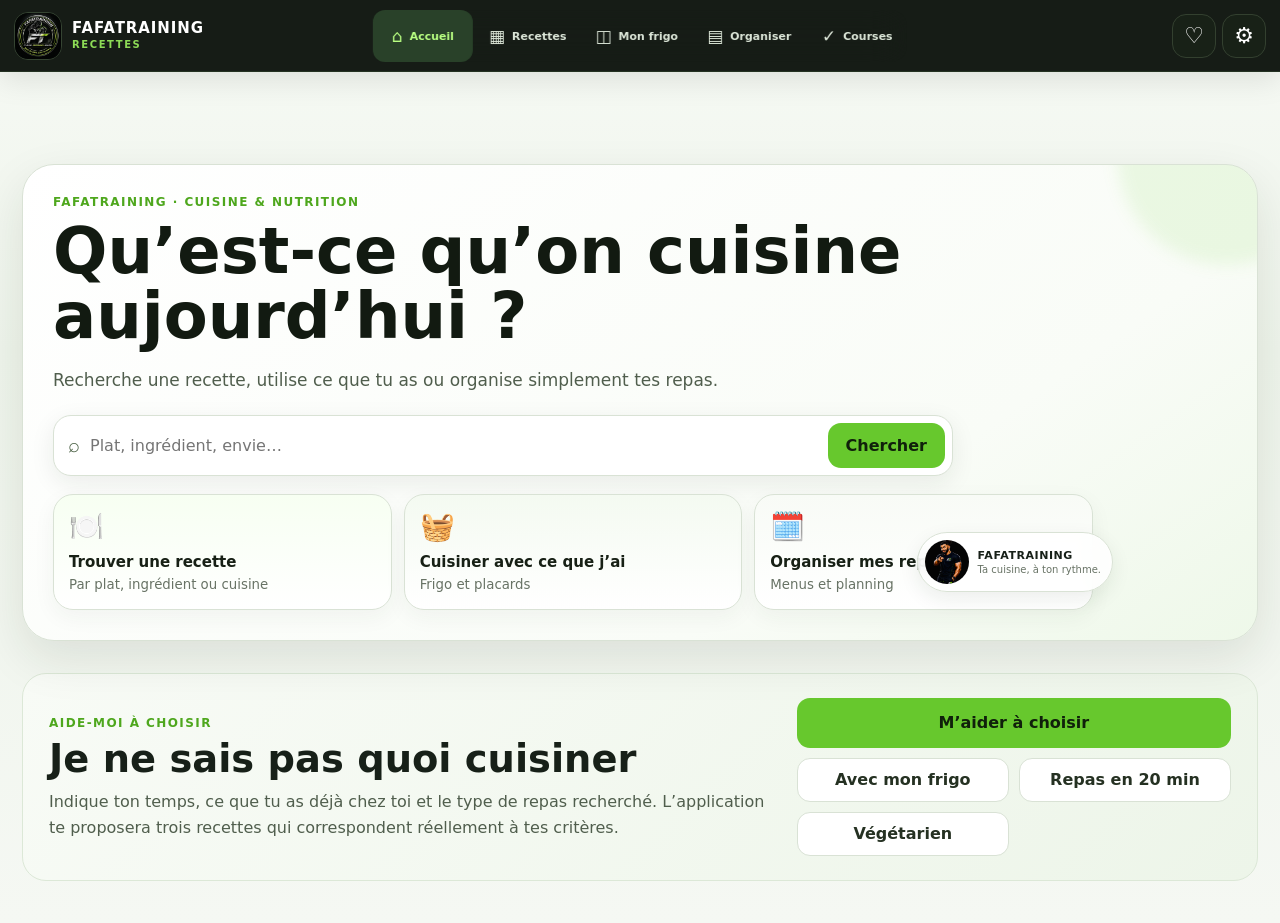
==== commit e414e5ad: "Add files via upload" ====
--- a/index.html
+++ b/index.html
@@ -62,7 +62,7 @@
 
     <section id="page-recipes" class="page" data-page="recipes">
       <div class="page-heading"><div><span class="kicker">BIBLIOTHÈQUE</span><h1>Recettes</h1><p id="recipesCountLabel">Choisis d’abord une grande famille ou utilise la recherche.</p></div><div class="heading-actions"><button id="openAdvancedFiltersBtn" aria-expanded="false" class="outline-btn">Filtres</button></div></div>
-      <div class="recipe-search-zone"><div class="filter-search"><span>⌕</span><input id="recipeSearch" type="search" aria-label="Rechercher dans les recettes" placeholder="Rechercher un plat, un ingrédient ou une cuisine"></div><div class="recipe-utility-links"><button id="openKitchenGuideBtn" aria-expanded="false" class="text-btn">Guide cuisine</button><button id="addCustomRecipeBtn" aria-expanded="false" class="text-btn">+ Ma recette</button></div></div>
+      <div class="recipe-search-zone"><div class="filter-search"><span>⌕</span><input id="recipeSearch" type="search" aria-label="Rechercher dans les recettes" placeholder="Rechercher un plat, un ingrédient ou une cuisine"></div><div class="recipe-utility-links"><button id="openKitchenGuideBtn" aria-expanded="false" class="text-btn">Repères de cuisine</button><button id="addCustomRecipeBtn" aria-expanded="false" class="text-btn">Créer ma recette</button></div></div>
       <section id="recipeLibraryHome" class="library-home">
         <div class="library-intro"><div><span class="kicker">GRANDES FAMILLES</span><h2>Qu’est-ce que tu veux cuisiner&nbsp;?</h2><p>Choisis une famille, puis un type de recette. La recherche reste disponible à tout moment.</p></div><button id="showAllRecipesBtn" class="outline-btn">Voir tout le catalogue</button></div>
         <div id="recipeCategoryGrid" class="library-category-grid"></div>
@@ -84,7 +84,7 @@
         <button class="organize-card" data-nav="menus"><span class="organize-icon">🍽️</span><div><strong>Choisir un menu</strong><small>Par envie, situation ou style de repas.</small></div><b>→</b></button>
         <button class="organize-card" data-nav="planning"><span class="organize-icon">🗓️</span><div><strong>Planning de la semaine</strong><small>Lundi à dimanche, midi et soir.</small></div><b>→</b></button>
       </div>
-      <div class="organize-help"><strong>Le principe</strong><span>Tu choisis tes repas ici. Quand ta semaine est prête, l’application peut créer ta liste de courses en un geste.</span></div>
+      <div id="organizeHelp" class="organize-help"><strong>Ta semaine en un coup d’œil</strong><span>Planifie un premier repas : l’application pourra ensuite regrouper automatiquement les ingrédients dans Courses.</span></div>
     </section>
 
     <section id="page-menus" class="page" data-page="menus">
@@ -101,7 +101,7 @@
     </section>
 
     <section id="page-fridge" class="page" data-page="fridge">
-      <div class="page-heading"><div><span class="kicker">MON FRIGO & MES PLACARDS</span><h1>Avec ce que j’ai</h1><p>Pas de mur de 180 ingrédients : choisis une famille, recherche un aliment ou ajoute toi-même ce qui manque.</p></div><button id="clearFridgeBtn" class="outline-btn">Tout vider</button></div>
+      <div class="page-heading"><div><span class="kicker">MON FRIGO & MES PLACARDS</span><h1>Avec ce que j’ai</h1><p>Pas besoin de parcourir des centaines d’ingrédients : recherche directement ce que tu as ou choisis une famille.</p></div><button id="clearFridgeBtn" class="outline-btn">Tout vider</button></div>
       <div class="fridge-command-center">
         <div class="fridge-search-unified"><div class="filter-search"><span>⌕</span><input id="fridgeSearch" type="search" aria-label="Rechercher ou ajouter un ingrédient" placeholder="Tape un aliment : tomate, poulet, riz…"></div><button id="fridgeAddSearchBtn" class="outline-btn hidden">+ Ajouter cet ingrédient</button></div>
         <div class="selected-zone"><span class="kicker">CE QUE J’AI CHEZ MOI</span><div id="selectedPantry" class="selected-pantry"></div></div>
@@ -114,7 +114,13 @@
     </section>
 
     <section id="page-shopping" class="page" data-page="shopping">
-      <div class="page-heading"><div><span class="kicker">COURSES</span><h1>Ma liste</h1><p>Les quantités des recettes et du planning sont regroupées automatiquement.</p></div><div class="heading-actions"><button id="copyShoppingBtn" class="outline-btn">Copier</button><button id="shareShoppingBtn" class="outline-btn">Partager</button><button id="printShoppingBtn" class="outline-btn">Imprimer</button><button id="clearShoppingBtn" class="outline-btn danger">Vider</button></div></div><div id="shoppingRecipeChips" class="shopping-recipe-chips"></div><div id="shoppingManualChips" class="shopping-recipe-chips"></div><div id="shoppingList" class="shopping-groups"></div>
+      <div class="page-heading"><div><span class="kicker">COURSES</span><h1>Ma liste</h1><p>Les ingrédients de tes recettes, menus et repas planifiés sont regroupés automatiquement.</p></div><div id="shoppingOutputActions" class="heading-actions hidden"><button id="copyShoppingBtn" class="outline-btn">Copier</button><button id="shareShoppingBtn" class="outline-btn">Partager</button><button id="printShoppingBtn" class="outline-btn">Imprimer</button><button id="clearShoppingBtn" class="outline-btn danger">Vider</button></div></div>
+      <section id="shoppingEmptyActions" class="shopping-start-panel">
+        <div><span class="kicker">COMMENCER MA LISTE</span><h2>Qu’est-ce qu’il te manque&nbsp;?</h2><p>Ajoute un produit à la main ou récupère les ingrédients d’une recette, d’un menu ou de ton planning.</p></div>
+        <div class="shopping-start-actions"><button class="primary-btn" data-shopping-nav="recipes">Ajouter depuis une recette</button><button class="outline-btn" data-shopping-nav="menus">Ajouter depuis un menu</button><button class="outline-btn" data-shopping-nav="planning">Ajouter mon planning</button></div>
+        <div class="manual-shopping-add"><input id="manualShoppingInput" type="text" placeholder="Ex. tomates, lait, riz…" aria-label="Ajouter un produit à la liste"><button id="manualShoppingAddBtn" class="outline-btn">Ajouter</button></div>
+      </section>
+      <div id="shoppingRecipeChips" class="shopping-recipe-chips"></div><div id="shoppingManualChips" class="shopping-recipe-chips"></div><div id="shoppingList" class="shopping-groups"></div>
     </section>
   </main>
 
@@ -129,7 +135,7 @@
 
 
 
-  <div id="kitchenGuideDrawer" class="drawer" aria-hidden="true"><div class="drawer-backdrop" data-close-guide></div><article class="settings-panel guide-panel" role="dialog" aria-modal="true" aria-labelledby="kitchenGuideTitle"><button class="drawer-close" data-close-guide aria-label="Fermer">×</button><span class="kicker">APPRENDRE EN CUISINANT</span><h2 id="kitchenGuideTitle">Guide cuisine</h2><p class="small-note">Des repères simples pour comprendre les mots d’une recette et cuisiner sans stress.</p><div class="guide-grid"><section><h3>Avant de commencer</h3><p>Lis la recette une fois, sors les ingrédients et le matériel, puis prépare les découpes avant d’allumer le feu. C’est la mise en place.</p></section><section><h3>Feu doux / moyen / vif</h3><p><strong>Doux :</strong> chauffe lentement. <strong>Moyen :</strong> cuisson courante. <strong>Vif :</strong> saisir ou faire bouillir rapidement, avec surveillance.</p></section><section><h3>Faire revenir</h3><p>Cuire avec un peu de matière grasse à feu moyen en remuant, jusqu’à ce que l’aliment s’attendrisse ou colore légèrement.</p></section><section><h3>Saisir</h3><p>Déposer l’aliment dans une poêle bien chaude et le laisser colorer avant de le retourner.</p></section><section><h3>Frémir</h3><p>Le liquide fait de petites bulles. Il ne bout pas fortement.</p></section><section><h3>Mijoter</h3><p>Cuire doucement et longtemps avec de petits frémissements, souvent avec un couvercle partiel.</p></section><section><h3>Déglacer</h3><p>Ajouter un peu de liquide dans une poêle chaude et gratter les sucs collés au fond pour enrichir une sauce.</p></section><section><h3>Rôtir / gratiner</h3><p><strong>Rôtir :</strong> cuire au four pour dorer. <strong>Gratiner :</strong> colorer surtout le dessus en fin de cuisson.</p></section><section><h3>Préchauffer</h3><p>Allumer le four à la température indiquée avant d’enfourner. La recette commence ainsi dans un four déjà à bonne température.</p></section><section><h3>Égoutter</h3><p>Retirer l’eau ou le liquide d’un aliment avec une passoire, sans l’écraser.</p></section><section><h3>Réduire</h3><p>Laisser cuire un liquide sans couvercle pour qu’une partie s’évapore et que la sauce devienne plus concentrée.</p></section><section><h3>Repères sécurité</h3><p>Avec un thermomètre : volaille 74 °C, viande hachée 71 °C, poisson 63 °C. Pour les pièces entières de bœuf, porc, veau ou agneau : 63 °C avec repos de 3 minutes est un repère courant.</p></section><section><h3>Mesures utiles</h3><p>1 c. à soupe ≈ 15 ml · 1 c. à café ≈ 5 ml. Pour les épices et le sel, augmente progressivement quand tu multiplies les portions.</p></section></div></article></div>
+  <div id="kitchenGuideDrawer" class="drawer" aria-hidden="true"><div class="drawer-backdrop" data-close-guide></div><article class="settings-panel guide-panel" role="dialog" aria-modal="true" aria-labelledby="kitchenGuideTitle"><button class="drawer-close" data-close-guide aria-label="Fermer">×</button><span class="kicker">APPRENDRE EN CUISINANT</span><h2 id="kitchenGuideTitle">Repères de cuisine</h2><p class="small-note">Des repères simples pour comprendre les mots d’une recette et cuisiner sans stress.</p><div class="guide-grid"><section><h3>Avant de commencer</h3><p>Lis la recette une fois, sors les ingrédients et le matériel, puis prépare les découpes avant d’allumer le feu. C’est la mise en place.</p></section><section><h3>Feu doux / moyen / vif</h3><p><strong>Doux :</strong> chauffe lentement. <strong>Moyen :</strong> cuisson courante. <strong>Vif :</strong> saisir ou faire bouillir rapidement, avec surveillance.</p></section><section><h3>Faire revenir</h3><p>Cuire avec un peu de matière grasse à feu moyen en remuant, jusqu’à ce que l’aliment s’attendrisse ou colore légèrement.</p></section><section><h3>Saisir</h3><p>Déposer l’aliment dans une poêle bien chaude et le laisser colorer avant de le retourner.</p></section><section><h3>Frémir</h3><p>Le liquide fait de petites bulles. Il ne bout pas fortement.</p></section><section><h3>Mijoter</h3><p>Cuire doucement et longtemps avec de petits frémissements, souvent avec un couvercle partiel.</p></section><section><h3>Déglacer</h3><p>Ajouter un peu de liquide dans une poêle chaude et gratter les sucs collés au fond pour enrichir une sauce.</p></section><section><h3>Rôtir / gratiner</h3><p><strong>Rôtir :</strong> cuire au four pour dorer. <strong>Gratiner :</strong> colorer surtout le dessus en fin de cuisson.</p></section><section><h3>Préchauffer</h3><p>Allumer le four à la température indiquée avant d’enfourner. La recette commence ainsi dans un four déjà à bonne température.</p></section><section><h3>Égoutter</h3><p>Retirer l’eau ou le liquide d’un aliment avec une passoire, sans l’écraser.</p></section><section><h3>Réduire</h3><p>Laisser cuire un liquide sans couvercle pour qu’une partie s’évapore et que la sauce devienne plus concentrée.</p></section><section><h3>Repères sécurité</h3><p>Avec un thermomètre : volaille 74 °C, viande hachée 71 °C, poisson 63 °C. Pour les pièces entières de bœuf, porc, veau ou agneau : 63 °C avec repos de 3 minutes est un repère courant.</p></section><section><h3>Mesures utiles</h3><p>1 c. à soupe ≈ 15 ml · 1 c. à café ≈ 5 ml. Pour les épices et le sel, augmente progressivement quand tu multiplies les portions.</p></section></div></article></div>
   <div id="customRecipeDrawer" class="drawer" aria-hidden="true"><div class="drawer-backdrop" data-close-custom></div><article class="settings-panel" role="dialog" aria-modal="true" aria-labelledby="customRecipeTitle"><button class="drawer-close" data-close-custom aria-label="Fermer">×</button><span class="kicker">MA RECETTE</span><h2 id="customRecipeTitle">Ajouter une recette personnelle</h2><div class="settings-section"><label class="form-label">Nom<input id="customName" class="drawer-input" type="text" placeholder="Ex. Poulet citron maison"></label><label class="form-label">Catégorie<select id="customCategory" class="drawer-select"></select></label><label class="form-label">Portions<input id="customServings" class="drawer-input" type="number" min="1" max="12" value="4"></label><label class="form-label">Ingrédients<textarea id="customIngredients" class="drawer-textarea" placeholder="Un ingrédient par ligne. Exemple : 200 g poulet"></textarea></label><label class="form-label">Étapes<textarea id="customSteps" class="drawer-textarea" placeholder="Une étape par ligne"></textarea></label></div><button id="saveCustomRecipeBtn" class="primary-btn full-width-btn">Enregistrer ma recette</button></article></div>
   <div id="surpriseDrawer" class="drawer" aria-hidden="true"><div class="drawer-backdrop" data-close-surprise></div><article class="settings-panel surprise-panel" role="dialog" aria-modal="true" aria-labelledby="surpriseTitle"><button class="drawer-close" data-close-surprise aria-label="Fermer">×</button><span class="kicker">PAS D’IDÉE ?</span><h2 id="surpriseTitle">Je ne sais pas quoi cuisiner</h2><p class="small-note">Choisis tes critères. Les trois propositions seront sélectionnées en fonction du temps disponible, de tes préférences et, si tu le souhaites, de ce que tu as déjà dans Mon frigo.</p><div class="settings-section"><h3>J’ai combien de temps ?</h3><div id="surpriseTimeChips" class="style-grid"><button class="style-chip" data-surprise-time="10">10 min</button><button class="style-chip active" data-surprise-time="20">20 min</button><button class="style-chip" data-surprise-time="30">30 min</button><button class="style-chip" data-surprise-time="45">45 min</button><button class="style-chip" data-surprise-time="">Peu importe</button></div></div><div class="settings-section surprise-options"><label class="toggle-line"><input id="surpriseMealOnly" type="checkbox" checked><span>Je veux un vrai repas</span></label><label class="toggle-line"><input id="surpriseFridge" type="checkbox"><span>Priorité à ce que j’ai dans Mon frigo</span></label><label class="toggle-line"><input id="surpriseVegetarian" type="checkbox"><span>Végétarien</span></label></div><button id="generateSurpriseBtn" class="primary-btn full-width-btn">Trouve-moi 3 idées</button><div id="surpriseDrawerGrid" class="recipe-grid surprise-drawer-grid"></div></article></div>
 
--- a/style.css
+++ b/style.css
@@ -509,3 +509,14 @@
 @media(min-width:1180px){.topbar{height:72px}.bottom-nav{top:10px!important;bottom:auto!important;background:transparent!important;box-shadow:none!important;border:none!important;padding:0!important;height:52px!important}.bottom-nav .nav-item{background:transparent!important;color:#dce6d8!important;min-width:100px}.bottom-nav .nav-item.active{background:#294129!important;color:#b9ff82!important}.app-main{padding-top:92px!important}.page-heading,.library-intro{scroll-margin-top:92px!important}}
 @media(max-width:780px){.decision-panel{grid-template-columns:1fr;padding:18px}.decision-actions{grid-template-columns:1fr 1fr}.drawer-hero.no-cover .drawer-head{padding-top:0}.recipe-intro{font-size:15px!important}.steps-main .step-box{grid-template-columns:36px 1fr;gap:10px}.steps-main .step-box p{font-size:15px}.cuisine-family-card{grid-template-columns:1fr auto}.cuisine-count{grid-column:1/2;justify-self:start}.cuisine-family-card b{grid-column:2;grid-row:1/3}}
 @media(max-width:520px){.decision-actions{grid-template-columns:1fr}.decision-actions .primary-btn{grid-column:auto}.recipe-card.text-only{min-height:0}.recipe-card.text-only .recipe-card-main{min-height:150px}.recipe-card-texthead{padding-top:13px}.drawer-meta.primary-meta{display:flex;flex-wrap:wrap}.drawer-meta.primary-meta span{font-size:11px}.recipe-secondary-actions{display:grid;grid-template-columns:1fr 1fr}.mode-choice-box .segmented{display:grid;grid-template-columns:1fr}.steps-main .step-box p{font-size:15px;line-height:1.6}}
+
+/* Ergonomie finale : lisibilité, états vides et actions utiles */
+.recipe-equipment-line{margin:8px 0 2px;padding:10px 12px;border:1px solid var(--line);border-radius:12px;background:#f8faf7;color:#3f4b3c;font-size:13px;line-height:1.45}
+.recipe-equipment-line strong{color:#233020}
+.organize-next-actions{display:flex;gap:8px;flex-wrap:wrap;justify-content:flex-end}
+.shopping-start-panel{display:grid;grid-template-columns:minmax(0,1fr) auto;gap:18px;align-items:center;margin:0 0 16px;padding:20px;border:1px solid var(--line);border-radius:22px;background:linear-gradient(135deg,#f8fbf6,#fff);box-shadow:0 6px 22px rgba(36,57,30,.04)}
+.shopping-start-panel h2{margin:4px 0 5px;font-size:24px}.shopping-start-panel p{margin:0;color:#4f5d4c;line-height:1.55}.shopping-start-actions{display:grid;grid-template-columns:1fr 1fr;gap:8px;min-width:340px}.shopping-start-actions .primary-btn{grid-column:1/-1}.manual-shopping-add{grid-column:1/-1;display:grid;grid-template-columns:minmax(0,1fr) auto;gap:8px;border-top:1px solid var(--line);padding-top:14px}.manual-shopping-add input{min-height:46px;border:1px solid var(--line);border-radius:12px;padding:0 13px;background:#fff;color:var(--text);font:inherit}.shopping-start-panel.compact{grid-template-columns:1fr}.shopping-start-panel.compact>div:first-child,.shopping-start-panel.compact .shopping-start-actions{display:none}.shopping-start-panel.compact .manual-shopping-add{border-top:0;padding-top:0}.shopping-empty{display:grid;gap:5px;min-height:110px;place-content:center;text-align:center}.shopping-empty strong{color:#2b3828;font-size:18px}.shopping-empty span{color:#5e6b5b}
+.page-heading>div>p,.library-intro p,.home-hero p,.decision-copy p,.organize-help span,.organize-card small,.pantry-group-card small,.library-category-card small,.cuisine-family-card small{color:#505e4d!important}
+.text-btn{font-weight:800;text-decoration:none}.text-btn:hover{text-decoration:underline;text-underline-offset:3px}
+.drawer-meta.primary-meta span{font-size:12px;font-weight:750}.recipe-intro{font-weight:500}.steps-main .step-box p{color:#2e3a2c!important}.ingredient-check span{color:#273225!important}.small-note{color:#596657!important}
+@media(max-width:760px){.shopping-start-panel{grid-template-columns:1fr}.shopping-start-actions{min-width:0;grid-template-columns:1fr}.shopping-start-actions .primary-btn{grid-column:auto}.manual-shopping-add{grid-template-columns:1fr}.organize-next-meal{align-items:flex-start;flex-direction:column}.organize-next-actions{width:100%}.organize-next-actions>*{flex:1}}
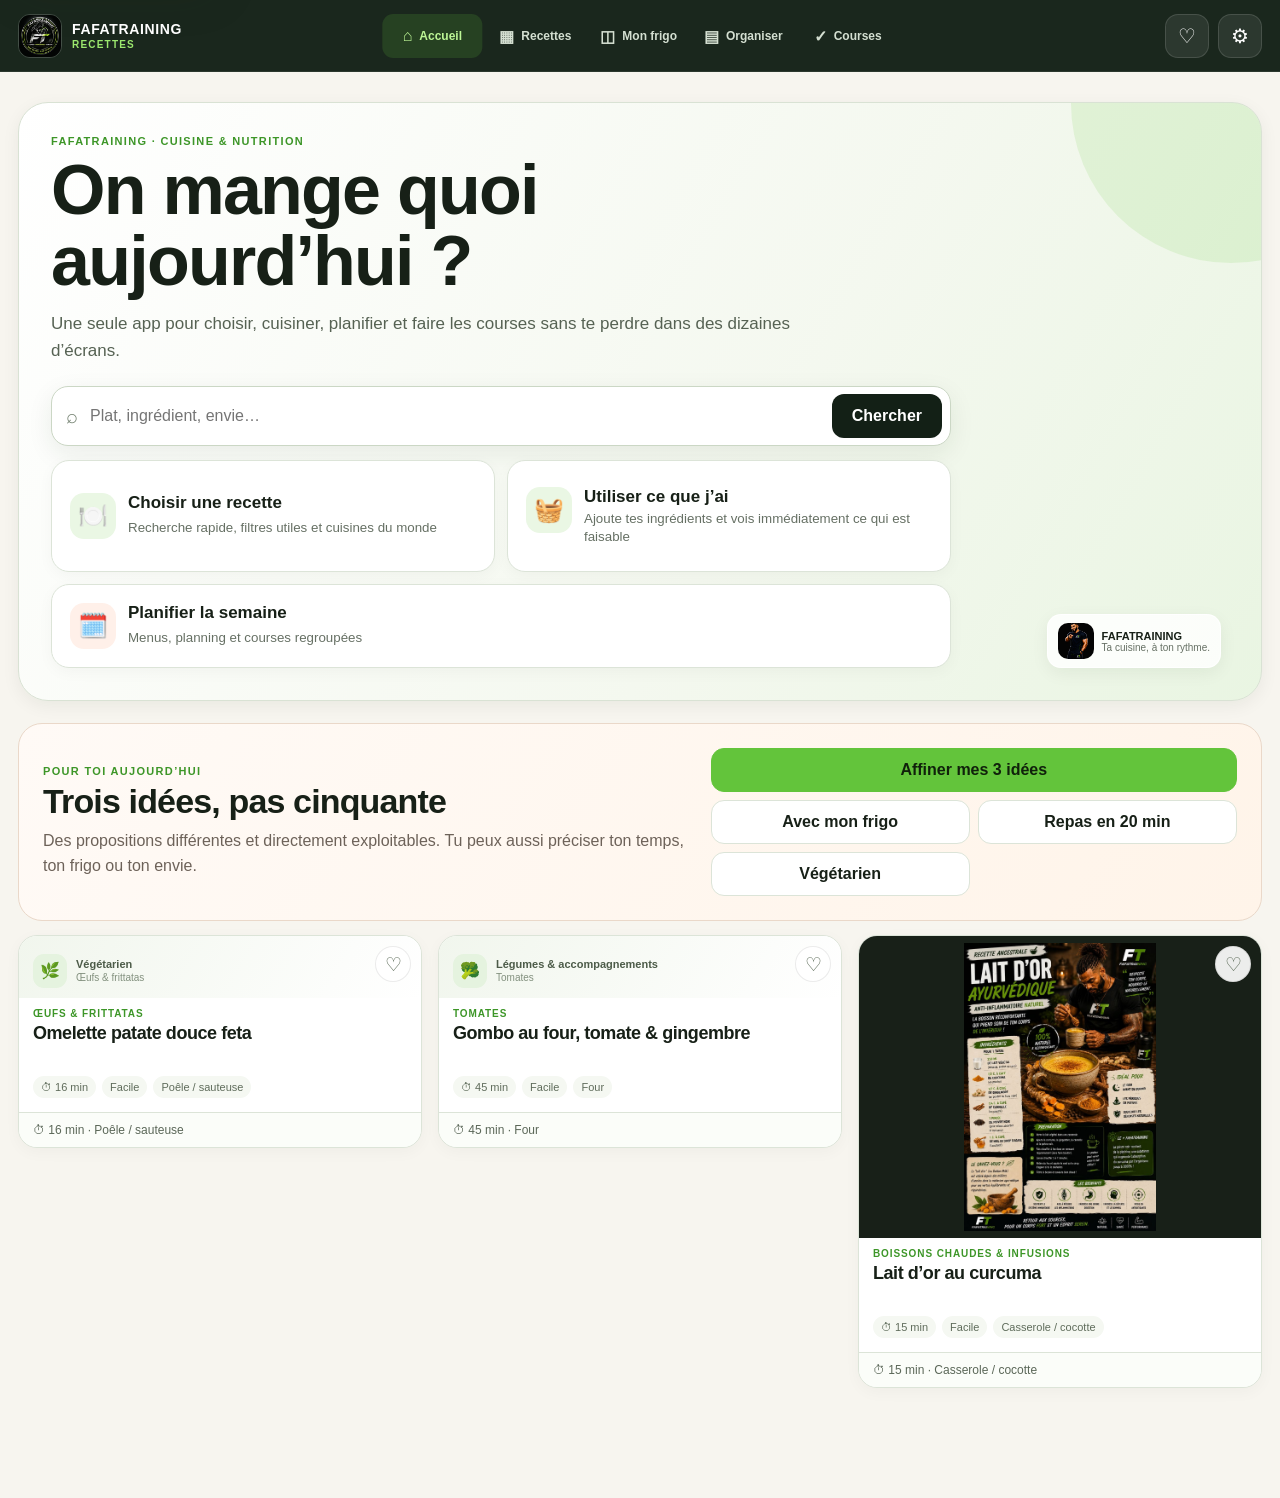
==== commit 27acf328: "Add files via upload" ====
--- a/index.html
+++ b/index.html
@@ -38,13 +38,13 @@
       <section class="home-hero">
         <div class="hero-copy">
           <div class="eyebrow">FAFATRAINING · CUISINE & NUTRITION</div>
-          <h1>Qu’est-ce qu’on cuisine aujourd’hui&nbsp;?</h1>
-          <p>Recherche une recette, utilise ce que tu as ou organise simplement tes repas.</p>
+          <h1>On mange quoi aujourd’hui&nbsp;?</h1>
+          <p>Une seule app pour choisir, cuisiner, planifier et faire les courses sans te perdre dans des dizaines d’écrans.</p>
           <div class="hero-search-wrap"><span class="search-icon">⌕</span><input id="homeSearch" type="search" aria-label="Rechercher une recette depuis l’accueil" placeholder="Plat, ingrédient, envie…" autocomplete="off"><button id="homeSearchBtn" class="search-go">Chercher</button></div>
           <div class="main-choice-grid" aria-label="Choix principal">
-            <button class="main-choice main-choice-recipes" data-nav="recipes"><span>🍽️</span><strong>Trouver une recette</strong><small>Par plat, ingrédient ou cuisine</small></button>
-            <button class="main-choice main-choice-fridge" data-nav="fridge"><span>🧺</span><strong>Cuisiner avec ce que j’ai</strong><small>Frigo et placards</small></button>
-            <button class="main-choice main-choice-menu" data-nav="organize"><span>🗓️</span><strong>Organiser mes repas</strong><small>Menus et planning</small></button>
+            <button class="main-choice main-choice-recipes" data-nav="recipes"><span>🍽️</span><strong>Choisir une recette</strong><small>Recherche rapide, filtres utiles et cuisines du monde</small></button>
+            <button class="main-choice main-choice-fridge" data-nav="fridge"><span>🧺</span><strong>Utiliser ce que j’ai</strong><small>Ajoute tes ingrédients et vois immédiatement ce qui est faisable</small></button>
+            <button class="main-choice main-choice-menu" data-nav="organize"><span>🗓️</span><strong>Planifier la semaine</strong><small>Menus, planning et courses regroupées</small></button>
           </div>
           
           <div class="hero-brand-stamp"><img src="assets/characters/hero-character.jpg" alt=""><span><strong>FAFATRAINING</strong><small>Ta cuisine, à ton rythme.</small></span></div>
@@ -53,8 +53,8 @@
       <section id="homeNextMeal" class="home-next-meal hidden" aria-live="polite"></section>
       <section class="section-block decision-section" id="forYouSection">
         <div class="decision-panel">
-          <div class="decision-copy"><span class="kicker">AIDE-MOI À CHOISIR</span><h2>Je ne sais pas quoi cuisiner</h2><p>Indique ton temps, ce que tu as déjà chez toi et le type de repas recherché. L’application te proposera trois recettes qui correspondent réellement à tes critères.</p></div>
-          <div class="decision-actions"><button id="homeSurpriseBtn" aria-expanded="false" class="primary-btn">M’aider à choisir</button><button class="outline-btn" data-home-idea="fridge">Avec mon frigo</button><button class="outline-btn" data-home-idea="quick">Repas en 20 min</button><button class="outline-btn" data-home-idea="veg">Végétarien</button></div>
+          <div class="decision-copy"><span class="kicker">POUR TOI AUJOURD’HUI</span><h2>Trois idées, pas cinquante</h2><p>Des propositions différentes et directement exploitables. Tu peux aussi préciser ton temps, ton frigo ou ton envie.</p></div>
+          <div class="decision-actions"><button id="homeSurpriseBtn" aria-expanded="false" class="primary-btn">Affiner mes 3 idées</button><button class="outline-btn" data-home-idea="fridge">Avec mon frigo</button><button class="outline-btn" data-home-idea="quick">Repas en 20 min</button><button class="outline-btn" data-home-idea="veg">Végétarien</button></div>
         </div>
         <div class="featured-grid home-three hidden" id="forYouGrid"></div>
       </section>
@@ -62,7 +62,7 @@
 
     <section id="page-recipes" class="page" data-page="recipes">
       <div class="page-heading"><div><span class="kicker">BIBLIOTHÈQUE</span><h1>Recettes</h1><p id="recipesCountLabel">Choisis d’abord une grande famille ou utilise la recherche.</p></div><div class="heading-actions"><button id="openAdvancedFiltersBtn" aria-expanded="false" class="outline-btn">Filtres</button></div></div>
-      <div class="recipe-search-zone"><div class="filter-search"><span>⌕</span><input id="recipeSearch" type="search" aria-label="Rechercher dans les recettes" placeholder="Rechercher un plat, un ingrédient ou une cuisine"></div><div class="recipe-utility-links"><button id="openKitchenGuideBtn" aria-expanded="false" class="text-btn">Repères de cuisine</button><button id="addCustomRecipeBtn" aria-expanded="false" class="text-btn">Créer ma recette</button></div></div>
+      <div class="recipe-search-zone"><div class="filter-search"><span>⌕</span><input id="recipeSearch" type="search" aria-label="Rechercher dans les recettes" placeholder="Ex. poulet curry, courgette, Italie…"></div><div class="recipe-utility-links"><button id="openKitchenGuideBtn" aria-expanded="false" class="text-btn">Repères de cuisine</button><button id="addCustomRecipeBtn" aria-expanded="false" class="text-btn">Créer ma recette</button></div></div>
       <section id="recipeLibraryHome" class="library-home">
         <div class="library-intro"><div><span class="kicker">GRANDES FAMILLES</span><h2>Qu’est-ce que tu veux cuisiner&nbsp;?</h2><p>Choisis une famille, puis un type de recette. La recherche reste disponible à tout moment.</p></div><button id="showAllRecipesBtn" class="outline-btn">Voir tout le catalogue</button></div>
         <div id="recipeCategoryGrid" class="library-category-grid"></div>
@@ -80,11 +80,12 @@
     <section id="page-organize" class="page" data-page="organize">
       <div class="page-heading"><div><span class="kicker">ORGANISER</span><h1>Mes repas, simplement</h1><p>Choisis un menu ou construis ta semaine. Les courses se regroupent ensuite automatiquement.</p></div></div>
       <section id="organizeNextMeal" class="organize-next-meal hidden" aria-live="polite"></section>
+      <section id="organizeWeekPreview" class="organize-week-preview" aria-label="Aperçu de ma semaine"></section>
       <div class="organize-grid">
         <button class="organize-card" data-nav="menus"><span class="organize-icon">🍽️</span><div><strong>Choisir un menu</strong><small>Par envie, situation ou style de repas.</small></div><b>→</b></button>
         <button class="organize-card" data-nav="planning"><span class="organize-icon">🗓️</span><div><strong>Planning de la semaine</strong><small>Lundi à dimanche, midi et soir.</small></div><b>→</b></button>
       </div>
-      <div id="organizeHelp" class="organize-help"><strong>Ta semaine en un coup d’œil</strong><span>Planifie un premier repas : l’application pourra ensuite regrouper automatiquement les ingrédients dans Courses.</span></div>
+      <section id="organizeSuggestions" class="organize-suggestions"></section><div id="organizeHelp" class="organize-help"><strong>Un seul flux</strong><span>Choisis ou planifie tes repas, puis génère les courses sans ressaisir les ingrédients.</span></div>
     </section>
 
     <section id="page-menus" class="page" data-page="menus">
@@ -97,25 +98,25 @@
 
     <section id="page-planning" class="page" data-page="planning">
       <div class="page-heading"><div><span class="kicker">SEMAINE</span><h1>Mon planning repas</h1><p>Planifie tes midis et tes soirs, puis crée la liste de courses de toute la semaine.</p></div><div class="heading-actions"><button id="openMenusFromPlanningBtn" class="outline-btn">Voir les menus</button><button id="clearPlanningBtn" class="outline-btn danger">Vider la semaine</button></div></div>
-      <div class="planning-toolbar"><button id="planningToShoppingBtn" class="primary-btn">Créer les courses de la semaine</button><span id="planningSummary" class="small-note"></span></div><div id="planningGrid" class="planning-grid"></div>
+      <div class="planning-toolbar"><div><strong id="planningSummary">0 repas planifié</strong><span class="small-note">Glisse horizontalement sur mobile pour parcourir la semaine.</span></div><button id="planningToShoppingBtn" class="primary-btn">Créer les courses</button></div><div id="planningGrid" class="planning-grid"></div>
     </section>
 
     <section id="page-fridge" class="page" data-page="fridge">
-      <div class="page-heading"><div><span class="kicker">MON FRIGO & MES PLACARDS</span><h1>Avec ce que j’ai</h1><p>Pas besoin de parcourir des centaines d’ingrédients : recherche directement ce que tu as ou choisis une famille.</p></div><button id="clearFridgeBtn" class="outline-btn">Tout vider</button></div>
+      <div class="page-heading"><div><span class="kicker">MON FRIGO & MES PLACARDS</span><h1>Je cuisine avec ce que j’ai</h1><p>Ajoute 2 ou 3 ingrédients. Les recettes se classent automatiquement selon ce que tu peux faire maintenant et ce qu’il te manque.</p></div><button id="clearFridgeBtn" class="outline-btn">Tout vider</button></div>
       <div class="fridge-command-center">
-        <div class="fridge-search-unified"><div class="filter-search"><span>⌕</span><input id="fridgeSearch" type="search" aria-label="Rechercher ou ajouter un ingrédient" placeholder="Tape un aliment : tomate, poulet, riz…"></div><button id="fridgeAddSearchBtn" class="outline-btn hidden">+ Ajouter cet ingrédient</button></div>
+        <div class="fridge-search-unified"><div class="fridge-search-stack"><div class="filter-search"><span>⌕</span><input id="fridgeSearch" type="search" autocomplete="off" aria-autocomplete="list" aria-controls="fridgeSuggestions" aria-expanded="false" aria-label="Rechercher ou ajouter un ingrédient" placeholder="Tape un aliment : tomate, poulet, riz…"></div><div id="fridgeSuggestions" class="fridge-suggestions hidden" role="listbox" aria-label="Suggestions d’ingrédients"></div></div><button id="fridgeAddSearchBtn" class="outline-btn hidden">+ Ajouter cet ingrédient</button></div>
         <div class="selected-zone"><span class="kicker">CE QUE J’AI CHEZ MOI</span><div id="selectedPantry" class="selected-pantry"></div></div>
-        <button id="fridgeSeeResultsBtn" class="primary-btn fridge-results-cta">Voir ce que je peux cuisiner</button>
+        <div class="fridge-live-hint" aria-live="polite"><strong>Résultats automatiques</strong><span>Les propositions se mettent à jour dès que tu ajoutes ou retires un ingrédient.</span></div>
         <div id="pantryRecentBlock" class="pantry-special-block hidden"><div class="section-title-row"><div><span class="kicker">RÉCENTS</span><h3>Utilisés récemment</h3></div></div><div id="pantryRecent" class="pantry-chip-grid"></div></div>
         <div id="pantryFavoritesBlock" class="pantry-special-block hidden"><div class="section-title-row"><div><span class="kicker">FAVORIS</span><h3>Mes ingrédients favoris</h3></div></div><div id="pantryFavorites" class="pantry-chip-grid"></div></div>
       </div>
-      <section class="ingredient-library"><div class="section-title-row"><div><span class="kicker">RANGÉ PAR FAMILLE</span><h2>Choisis une famille d’ingrédients</h2><p id="pantryLibraryCount" class="section-subtitle">Chargement des ingrédients…</p></div><button id="showAllPantryBtn" class="outline-btn">Afficher tous les ingrédients</button></div><div id="pantryGroupGrid" class="pantry-group-grid"></div><div id="pantryGroupPanel" class="pantry-group-panel hidden"><div class="browse-toolbar"><button id="closePantryGroupBtn" class="outline-btn">← Familles</button><div id="pantryGroupTitle" class="breadcrumb"></div></div><div id="pantryGroupItems" class="pantry-chip-grid"></div></div></section>
-      <div id="fridgeResults" class="fridge-tier-wrap"></div>
+      <div id="fridgeResultTabs" class="fridge-result-tabs hidden" role="tablist" aria-label="Niveau de correspondance"></div><div id="fridgeResults" class="fridge-tier-wrap"></div>
+      <section class="ingredient-library"><div class="section-title-row"><div><span class="kicker">AJOUTER AUTREMENT</span><h2>Parcourir les familles d’ingrédients</h2><p id="pantryLibraryCount" class="section-subtitle">Chargement des ingrédients…</p></div><button id="showAllPantryBtn" class="outline-btn">Afficher tous les ingrédients</button></div><div id="pantryGroupGrid" class="pantry-group-grid"></div><div id="pantryGroupPanel" class="pantry-group-panel hidden"><div class="browse-toolbar"><button id="closePantryGroupBtn" class="outline-btn">← Familles</button><div id="pantryGroupTitle" class="breadcrumb"></div></div><div id="pantryGroupItems" class="pantry-chip-grid"></div></div></section>
     </section>
 
     <section id="page-shopping" class="page" data-page="shopping">
       <div class="page-heading"><div><span class="kicker">COURSES</span><h1>Ma liste</h1><p>Les ingrédients de tes recettes, menus et repas planifiés sont regroupés automatiquement.</p></div><div id="shoppingOutputActions" class="heading-actions hidden"><button id="copyShoppingBtn" class="outline-btn">Copier</button><button id="shareShoppingBtn" class="outline-btn">Partager</button><button id="printShoppingBtn" class="outline-btn">Imprimer</button><button id="clearShoppingBtn" class="outline-btn danger">Vider</button></div></div>
-      <section id="shoppingEmptyActions" class="shopping-start-panel">
+      <div id="shoppingProgress" class="shopping-progress hidden" aria-live="polite"></div><section id="shoppingEmptyActions" class="shopping-start-panel">
         <div><span class="kicker">COMMENCER MA LISTE</span><h2>Qu’est-ce qu’il te manque&nbsp;?</h2><p>Ajoute un produit à la main ou récupère les ingrédients d’une recette, d’un menu ou de ton planning.</p></div>
         <div class="shopping-start-actions"><button class="primary-btn" data-shopping-nav="recipes">Ajouter depuis une recette</button><button class="outline-btn" data-shopping-nav="menus">Ajouter depuis un menu</button><button class="outline-btn" data-shopping-nav="planning">Ajouter mon planning</button></div>
         <div class="manual-shopping-add"><input id="manualShoppingInput" type="text" placeholder="Ex. tomates, lait, riz…" aria-label="Ajouter un produit à la liste"><button id="manualShoppingAddBtn" class="outline-btn">Ajouter</button></div>
@@ -131,7 +132,7 @@
 
   <div id="filterDrawer" class="drawer" aria-hidden="true"><div class="drawer-backdrop" data-close-filter></div><article class="settings-panel" role="dialog" aria-modal="true" aria-labelledby="filterDrawerTitle"><button class="drawer-close" data-close-filter aria-label="Fermer">×</button><span class="kicker">AFFINER</span><h2 id="filterDrawerTitle">Tous les filtres</h2><div class="settings-section"><h3>Catégorie</h3><select id="categoryFilter" class="drawer-select" aria-label="Filtrer par catégorie"><option value="">Toutes les catégories</option></select></div><div class="settings-section"><h3>Cuisine / inspiration</h3><select id="cuisineFilter" class="drawer-select" aria-label="Filtrer par cuisine ou inspiration"><option value="">Toutes les cuisines</option></select></div><div class="settings-section"><h3>Temps</h3><select id="timeFilter" class="drawer-select" aria-label="Filtrer par temps total"><option value="">Tous les temps</option><option value="15">≤ 15 min</option><option value="20">≤ 20 min</option><option value="30">≤ 30 min</option><option value="45">≤ 45 min</option><option value="60">≤ 60 min</option></select></div><div class="settings-section"><h3>Matériel</h3><select id="equipmentFilter" class="drawer-select" aria-label="Filtrer par matériel"><option value="">Tout le matériel</option><option value="Cuisine classique">Méthode classique</option><option value="Four">Four</option><option value="Poêle">Poêle / wok</option><option value="Blender / mixeur">Blender / mixeur</option><option value="Thermomix TM6">Thermomix TM6</option></select></div><div class="settings-section"><h3>Style</h3><div class="style-grid compact" id="recipeStyleChips"></div></div><div class="settings-section"><label class="toggle-line"><input id="mealOnly" type="checkbox"><span>Repas complets uniquement</span></label></div><div class="settings-section"><label class="toggle-line"><input id="favoritesOnly" type="checkbox"><span>Favoris uniquement</span></label></div><div class="filter-actions"><button id="resetFiltersBtn" class="outline-btn">Réinitialiser</button><button id="applyFiltersBtn" class="primary-btn">Voir les recettes</button></div></article></div>
 
-  <div id="settingsDrawer" class="drawer" aria-hidden="true"><div class="drawer-backdrop" data-close-settings></div><article class="settings-panel" role="dialog" aria-modal="true" aria-labelledby="settingsTitle"><button class="drawer-close" data-close-settings aria-label="Fermer">×</button><span class="kicker">PRÉFÉRENCES</span><h2 id="settingsTitle">Ma cuisine</h2><div class="settings-section"><h3>Nombre de personnes par défaut</h3><div class="segmented" id="householdChoices"></div><p class="small-note">Utilisé par défaut pour les recettes, les menus, le planning et les courses.</p></div><div class="settings-section"><h3>Mode accompagné</h3><label class="toggle-line"><input id="guidedModeToggle" type="checkbox"><span>Afficher les repères de cuisine pendant les étapes</span></label><p class="small-note">Explique les gestes comme faire revenir, saisir, mijoter, frémir ou gratiner, sans te classer par niveau.</p></div><div class="settings-section"><h3>À exclure</h3><div id="restrictionChips" class="restriction-grid"></div><p class="small-note">Ces filtres retirent les recettes contenant l’allergène indiqué. En cas d’allergie sévère, vérifie toujours les emballages et les contaminations croisées.</p></div><div class="settings-section"><h3>Mon matériel</h3><div id="equipmentChips" class="restriction-grid"></div></div><div class="settings-section"><h3>Mes données</h3><div class="heading-actions"><button id="exportDataBtn" class="outline-btn">Sauvegarder mes données</button><label class="outline-btn file-label">Importer<input id="importDataInput" type="file" accept="application/json" hidden></label></div><p class="small-note">Permet de transférer favoris, planning, notes, restes et recettes personnelles sur un autre appareil.</p></div><div class="settings-section"><h3>Sources & méthode</h3><p class="small-note">Les valeurs nutritionnelles sont des estimations indicatives. Les fiches nutritionnelles s’appuient sur des valeurs moyennes d’aliments génériques issues de la table Ciqual 2025 (Anses) et de USDA FoodData Central. Elles ne remplacent pas un étiquetage nutritionnel ni un avis diététique personnalisé.</p><p class="small-note">L’organisation de l’application reprend des bonnes pratiques observées sur des services de cuisine et de planification tels que Cookidoo, Jow, Samsung Food, Mealime et YAZIO, sans copier leurs contenus.</p></div><button id="resetPrefsBtn" class="outline-btn full">Réinitialiser mes préférences</button></article></div>
+  <div id="settingsDrawer" class="drawer" aria-hidden="true"><div class="drawer-backdrop" data-close-settings></div><article class="settings-panel" role="dialog" aria-modal="true" aria-labelledby="settingsTitle"><button class="drawer-close" data-close-settings aria-label="Fermer">×</button><span class="kicker">PRÉFÉRENCES</span><h2 id="settingsTitle">Ma cuisine</h2><div class="settings-section"><h3>Nombre de personnes par défaut</h3><div class="segmented" id="householdChoices"></div><p class="small-note">Utilisé par défaut pour les recettes, les menus, le planning et les courses.</p></div><div class="settings-section"><h3>Mode accompagné</h3><label class="toggle-line"><input id="guidedModeToggle" type="checkbox"><span>Afficher les repères de cuisine pendant les étapes</span></label><p class="small-note">Explique les gestes comme faire revenir, saisir, mijoter, frémir ou gratiner, sans te classer par niveau.</p></div><div class="settings-section"><h3>À exclure</h3><div id="restrictionChips" class="restriction-grid"></div><p class="small-note">Ces filtres retirent les recettes contenant l’allergène indiqué. En cas d’allergie sévère, vérifie toujours les emballages et les contaminations croisées.</p></div><div class="settings-section"><h3>Mon matériel</h3><div id="equipmentChips" class="restriction-grid"></div></div><div class="settings-section"><h3>Mes données</h3><div class="heading-actions"><button id="exportDataBtn" class="outline-btn">Sauvegarder mes données</button><label class="outline-btn file-label">Importer<input id="importDataInput" type="file" accept="application/json" hidden></label></div><p class="small-note">Permet de transférer favoris, planning, notes, restes et recettes personnelles sur un autre appareil.</p></div><div class="settings-section"><h3>Sources & méthode</h3><p class="small-note">Les valeurs nutritionnelles sont des estimations indicatives. Les fiches nutritionnelles s’appuient sur des valeurs moyennes d’aliments génériques issues de la table Ciqual 2025 (Anses) et de USDA FoodData Central. Elles ne remplacent pas un étiquetage nutritionnel ni un avis diététique personnalisé.</p><p class="small-note">L’ergonomie s’inspire de bonnes pratiques observées sur plusieurs applications culinaires internationales — notamment Cookidoo, Jow, Samsung Food, Paprika, SideChef, AnyList, ReciMe et Sorted Sidekick — sans copier leurs contenus ni leur identité.</p></div><button id="resetPrefsBtn" class="outline-btn full">Réinitialiser mes préférences</button></article></div>
 
 
 
--- a/style.css
+++ b/style.css
@@ -1,522 +1,109 @@
 :root{
-  --bg:#080b08;--bg2:#0d120c;--panel:#121811;--panel2:#171f15;--text:#f6f7f3;--muted:#aeb8aa;
-  --green:#75d429;--green2:#a3f05e;--line:#293225;--line2:#34412f;--danger:#ef6b6b;--shadow:0 18px 50px rgba(0,0,0,.34);
-  --radius:24px;--navh:74px;
+  --bg:#f7f5ef;--surface:#ffffff;--surface-soft:#f0f5ec;--surface-warm:#fff5ec;
+  --ink:#172017;--muted:#667064;--line:#dce4d8;--line-strong:#cbd7c5;
+  --brand:#63c43b;--brand-strong:#3d9628;--brand-soft:#eaf7e4;--dark:#132016;
+  --accent:#d97752;--accent-soft:#fff0e9;--gold:#d9a441;--danger:#b44b45;
+  --shadow-sm:0 5px 18px rgba(25,42,21,.06);--shadow:0 18px 48px rgba(25,42,21,.10);
+  --radius-sm:12px;--radius:18px;--radius-lg:26px;--header-h:72px;--nav-h:68px;
+  --content:1280px;
 }
-*{box-sizing:border-box}
-html{background:var(--bg);scroll-behavior:smooth}
-body{margin:0;font-family:Inter,ui-sans-serif,system-ui,-apple-system,BlinkMacSystemFont,"Segoe UI",sans-serif;background:radial-gradient(circle at 85% 0%,rgba(117,212,41,.12),transparent 24%),linear-gradient(180deg,#070a07,#0a0e09 40%,#0d120c);color:var(--text);min-height:100vh}
-button,input,select{font:inherit}button{cursor:pointer}img{display:block;max-width:100%}.hidden{display:none!important}
+*{box-sizing:border-box}html{scroll-behavior:smooth;background:var(--bg)}body{margin:0;background:var(--bg);color:var(--ink);font-family:Inter,ui-sans-serif,-apple-system,BlinkMacSystemFont,"Segoe UI",Roboto,Arial,sans-serif;-webkit-font-smoothing:antialiased}button,input,select,textarea{font:inherit}button{cursor:pointer}button:disabled{cursor:not-allowed;opacity:.52}a{color:inherit}.hidden{display:none!important}.skip-link{position:fixed;left:12px;top:-60px;z-index:200;background:#fff;color:#111;padding:10px 14px;border-radius:10px;box-shadow:var(--shadow)}.skip-link:focus{top:12px}.kicker,.eyebrow{display:block;color:var(--brand-strong);font-size:11px;letter-spacing:.12em;font-weight:900;text-transform:uppercase}.small-note,.section-subtitle{color:var(--muted);font-size:13px;line-height:1.55}.page h1,.page h2,.page h3{letter-spacing:-.025em}.page h1{font-size:clamp(34px,4.5vw,56px);line-height:1.02;margin:6px 0 10px}.page h2{font-size:clamp(24px,3vw,34px);margin:5px 0 8px}.page h3{font-size:18px}.text-btn{border:0;background:transparent;color:var(--brand-strong);font-weight:850;padding:7px 4px}.text-btn:hover{text-decoration:underline}.primary-btn,.outline-btn,.primary,.drawer-actions button,.menu-actions button,.menu-recipe-actions button,.plan-slot-actions button,.timer-btn{min-height:44px;border-radius:13px;padding:10px 15px;font-weight:850;border:1px solid transparent;transition:.15s ease}.primary-btn,.primary,.drawer-actions .primary,.menu-actions .primary{background:var(--brand);color:#10210b;border-color:var(--brand)}.primary-btn:hover,.primary:hover{background:#70cf4a}.outline-btn,.drawer-actions button,.menu-actions button,.menu-recipe-actions button,.plan-slot-actions button,.timer-btn{background:#fff;color:var(--ink);border-color:var(--line)}.outline-btn:hover,.drawer-actions button:hover,.menu-actions button:hover{border-color:#b8c9b0;background:#f8fbf6}.danger{color:var(--danger)!important;border-color:#e6c7c5!important}.full,.full-width-btn{width:100%}.icon-btn{width:44px;height:44px;border:1px solid rgba(255,255,255,.13);border-radius:13px;background:rgba(255,255,255,.08);color:#fff;display:grid;place-items:center;font-size:20px}.icon-btn:hover{background:rgba(255,255,255,.14)}
 
-.topbar{position:sticky;top:0;z-index:50;height:70px;padding:8px max(14px,env(safe-area-inset-left));display:flex;align-items:center;justify-content:space-between;background:rgba(8,11,8,.88);backdrop-filter:blur(18px);border-bottom:1px solid rgba(255,255,255,.06)}
-.topbar-left{display:flex;align-items:center;gap:10px}
-.brand{border:0;background:none;color:var(--text);display:flex;align-items:center;gap:10px;padding:0}.brand-logo{width:48px;height:48px;object-fit:cover;border-radius:14px;border:1px solid var(--line)}.brand span{display:flex;flex-direction:column;align-items:flex-start;line-height:1}.brand strong{font-size:15px;letter-spacing:.06em}.brand small{color:var(--green);font-weight:800;letter-spacing:.16em;margin-top:4px;font-size:10px}
-.top-actions{display:flex;gap:8px}.icon-btn{width:42px;height:42px;border-radius:14px;border:1px solid var(--line);background:#111711;color:var(--text);font-size:22px;display:grid;place-items:center}
+/* Header + navigation */
+.topbar{position:sticky;top:0;z-index:70;height:var(--header-h);display:flex;align-items:center;justify-content:space-between;padding:0 max(18px,env(safe-area-inset-left));background:rgba(19,32,22,.97);border-bottom:1px solid rgba(255,255,255,.08);backdrop-filter:blur(18px)}.topbar-left,.top-actions{display:flex;align-items:center;gap:9px}.brand{display:flex;align-items:center;gap:10px;border:0;background:transparent;color:#fff;text-align:left;padding:0}.brand-logo{width:44px;height:44px;border-radius:12px;object-fit:cover;border:1px solid rgba(255,255,255,.18)}.brand span{display:grid;line-height:1}.brand strong{font-size:14px;letter-spacing:.045em}.brand small{color:#9ce86e;font-size:10px;font-weight:900;letter-spacing:.12em;margin-top:4px}.bottom-nav{position:fixed;z-index:75;top:9px;left:50%;transform:translateX(-50%);height:54px;display:flex;align-items:center;gap:3px;padding:4px;background:transparent}.nav-item{position:relative;min-width:100px;height:44px;border:0;border-radius:11px;background:transparent;color:#d4dfd1;display:flex;align-items:center;justify-content:center;gap:7px;padding:0 12px;font-weight:800}.nav-item span{font-size:16px}.nav-item small{font-size:12px}.nav-item.active{background:rgba(99,196,59,.17);color:#bdf696}.nav-item:hover{background:rgba(255,255,255,.08)}.nav-badge{position:absolute;right:5px;top:2px;min-width:18px;height:18px;border-radius:9px;padding:0 5px;display:grid;place-items:center;background:var(--accent);color:#fff;font-size:10px;font-weight:900}
 
-.app-main{max-width:1500px;margin:0 auto;padding:22px 18px calc(var(--navh) + 34px)}.page{display:none}.page.active{display:block}
-.eyebrow,.kicker{color:var(--green);font-weight:900;letter-spacing:.12em;text-transform:uppercase;font-size:12px}
-.section-mini-title{margin-top:16px;color:#dae7d5;font-weight:900;font-size:14px}
-.page-back{display:inline-flex;align-items:center;gap:8px;border:1px solid var(--line);background:#111711;color:#dce5d9;border-radius:999px;padding:8px 12px;font-weight:800;margin-bottom:14px}
+.app-main{width:min(var(--content),calc(100% - 36px));margin:0 auto;padding:30px 0 110px}.page{display:none;animation:pageIn .18s ease}.page.active{display:block}@keyframes pageIn{from{opacity:.25;transform:translateY(4px)}to{opacity:1;transform:none}}.page-heading{display:flex;align-items:flex-end;justify-content:space-between;gap:24px;margin:2px 0 22px}.page-heading p{margin:0;color:var(--muted);font-size:16px;line-height:1.55;max-width:720px}.heading-actions{display:flex;gap:8px;flex-wrap:wrap;justify-content:flex-end}.section-block{margin-top:22px}.section-title-row{display:flex;align-items:end;justify-content:space-between;gap:18px;margin-bottom:12px}.section-title-row h2,.section-title-row h3{margin:4px 0}.section-title-row p{margin:0}
 
-.home-hero{display:grid;grid-template-columns:minmax(0,1.35fr) minmax(290px,.9fr);gap:18px;padding:28px;border:1px solid var(--line);border-radius:32px;background:linear-gradient(135deg,rgba(117,212,41,.12),rgba(255,255,255,.02)),#10160f;box-shadow:var(--shadow);overflow:hidden;position:relative}.home-hero:after{content:"";position:absolute;width:260px;height:260px;border-radius:50%;background:rgba(117,212,41,.08);right:-80px;top:-120px;filter:blur(8px)}
-.home-hero h1,.page-heading h1{font-size:clamp(34px,6vw,64px);line-height:.98;margin:10px 0 14px}.home-hero p,.page-heading p{color:var(--muted);font-size:17px;line-height:1.55;max-width:760px}
-.hero-search-wrap,.filter-search{display:flex;align-items:center;gap:8px;background:#fff;border-radius:18px;padding:7px 7px 7px 14px;margin-top:22px;max-width:780px}.hero-search-wrap input,.filter-search input{flex:1;min-width:0;border:0;outline:0;background:transparent;color:#111;font-size:16px}.search-icon{color:#496043;font-size:20px}.search-go,.primary-btn{border:0;background:var(--green);color:#0b1207;font-weight:900;border-radius:13px;padding:13px 18px}
-.hero-mode-cards{display:grid;grid-template-columns:repeat(3,minmax(0,1fr));gap:10px;margin-top:12px}
-.mode-card{border:1px solid var(--line2);background:linear-gradient(180deg,#111711,#0f150e);color:var(--text);border-radius:20px;padding:14px 14px 13px;text-align:left;display:flex;flex-direction:column;gap:8px;min-height:105px;transition:.15s ease}.mode-card strong{font-size:15px}.mode-card small{color:var(--muted);line-height:1.4;font-size:12px}.mode-card.active{background:linear-gradient(180deg,rgba(117,212,41,.18),rgba(117,212,41,.09));border-color:var(--green);box-shadow:0 0 0 1px rgba(117,212,41,.25) inset}
-.hero-help{font-size:13px!important;margin-top:12px;max-width:880px}
-.hero-side{display:flex;flex-direction:column;gap:14px;position:relative;z-index:1}.hero-visual{position:relative;overflow:hidden;border-radius:28px;border:1px solid #33422e;min-height:280px;background:#121811}.hero-visual img{width:100%;height:100%;object-fit:cover;object-position:center 15%}.hero-visual:after{content:"";position:absolute;inset:0;background:linear-gradient(180deg,transparent 5%,rgba(8,11,8,.14) 35%,rgba(8,11,8,.75) 100%)}.hero-visual-badge{position:absolute;left:16px;right:16px;bottom:16px;z-index:1;border:1px solid rgba(255,255,255,.12);background:rgba(8,11,8,.62);backdrop-filter:blur(8px);border-radius:16px;padding:11px 14px;font-weight:900}
-.hero-stats{display:grid;grid-template-columns:repeat(3,minmax(0,1fr));gap:10px}.stat-card{border:1px solid var(--line);border-radius:22px;background:linear-gradient(160deg,#172316,#0d120c);padding:16px;text-align:center}.stat-card strong{display:block;font-size:40px;line-height:1;color:var(--green2);margin-bottom:6px}.stat-card span{color:#dce5d9;font-weight:800;font-size:13px}
+/* Home */
+.home-hero{position:relative;overflow:hidden;padding:32px;border:1px solid #d9e2d4;border-radius:30px;background:linear-gradient(120deg,#ffffff 0%,#f4f8ef 60%,#e9f5e2 100%);box-shadow:var(--shadow-sm)}.home-hero:before{content:"";position:absolute;width:320px;height:320px;border-radius:50%;right:-130px;top:-160px;background:rgba(99,196,59,.13)}.hero-copy{position:relative;z-index:1}.hero-copy h1{max-width:850px;font-size:clamp(42px,6vw,70px);margin:8px 0 12px}.hero-copy>p{max-width:760px;margin:0 0 22px;color:#566253;font-size:17px;line-height:1.6}.hero-search-wrap{display:grid;grid-template-columns:auto minmax(0,1fr) auto;align-items:center;gap:10px;max-width:900px;background:#fff;border:1px solid var(--line-strong);border-radius:17px;padding:7px 8px 7px 14px;box-shadow:0 8px 26px rgba(31,53,25,.08)}.search-icon{font-size:20px;color:#738170}.hero-search-wrap input,.filter-search input{border:0;outline:0;background:transparent;color:var(--ink);min-width:0;width:100%}.hero-search-wrap input{height:44px;font-size:16px}.search-go{height:44px;border:0;border-radius:12px;padding:0 20px;background:var(--dark);color:#fff;font-weight:850}.main-choice-grid{display:grid;grid-template-columns:1fr 1fr;gap:12px;max-width:900px;margin-top:14px}.main-choice{min-height:112px;display:grid;grid-template-columns:46px 1fr;grid-template-rows:auto auto;gap:3px 12px;align-content:center;text-align:left;padding:18px;border-radius:18px;border:1px solid var(--line);background:#fff;color:var(--ink);box-shadow:0 4px 16px rgba(25,42,21,.035)}.main-choice>span{grid-row:1/3;width:46px;height:46px;border-radius:14px;display:grid;place-items:center;background:var(--brand-soft);font-size:24px}.main-choice strong{font-size:17px}.main-choice small{color:var(--muted);line-height:1.35}.main-choice:hover{border-color:#b7d2aa;transform:translateY(-1px);box-shadow:var(--shadow-sm)}.main-choice-menu{grid-column:1/-1;min-height:82px}.main-choice-menu>span{background:var(--accent-soft)}.hero-brand-stamp{position:absolute;right:8px;bottom:0;display:flex;align-items:center;gap:8px;padding:8px 10px;border-radius:14px;background:rgba(255,255,255,.82);border:1px solid rgba(255,255,255,.9);box-shadow:var(--shadow-sm)}.hero-brand-stamp img{width:36px;height:36px;border-radius:10px;object-fit:cover}.hero-brand-stamp span{display:grid}.hero-brand-stamp strong{font-size:11px}.hero-brand-stamp small{font-size:10px;color:var(--muted)}.home-next-meal,.organize-next-meal{margin-top:16px;border-radius:20px;border:1px solid #bcd7af;background:linear-gradient(135deg,#eef8e9,#fff);padding:18px;display:flex;align-items:center;justify-content:space-between;gap:18px}.home-next-meal>div,.organize-next-meal>div{display:grid;gap:3px}.home-next-meal strong,.organize-next-meal strong{font-size:19px}.home-next-meal small,.organize-next-meal small{color:var(--muted)}.decision-section{margin-top:22px}.decision-panel{display:grid;grid-template-columns:minmax(0,1.1fr) minmax(300px,.9fr);align-items:center;gap:24px;padding:24px;border-radius:24px;border:1px solid #ead8c9;background:linear-gradient(125deg,#fffaf6,#fff4e9)}.decision-copy h2{margin:5px 0 8px}.decision-copy p{margin:0;color:#6d6259;line-height:1.55}.decision-actions{display:grid;grid-template-columns:1fr 1fr;gap:8px}.decision-actions .primary-btn{grid-column:1/-1}.featured-grid.home-three{display:grid;grid-template-columns:repeat(3,minmax(0,1fr));gap:16px;margin-top:14px}.idea-reason{border-top:1px solid var(--line);padding:10px 14px;color:#5b6758;font-size:12px;background:#fbfdf9}
 
-.section-block{margin-top:30px}.section-title-row{display:flex;align-items:flex-end;justify-content:space-between;gap:16px;margin-bottom:15px}.section-title-row h2{margin:5px 0 0;font-size:clamp(24px,4vw,36px)}.text-btn{border:0;background:none;color:var(--green);font-weight:900;padding:8px}
-.quick-action-grid{display:grid;grid-template-columns:repeat(4,minmax(0,1fr));gap:12px}.quick-card{border:1px solid var(--line);background:linear-gradient(180deg,#121811,#0f150e);border-radius:20px;padding:16px;text-align:left;color:var(--text)}.quick-card strong{display:block;font-size:16px;margin-bottom:7px}.quick-card small{display:block;color:var(--muted);line-height:1.4}
-.style-grid{display:flex;gap:10px;flex-wrap:wrap}.style-chip{border:1px solid var(--line);background:#111711;color:var(--text);padding:10px 13px;border-radius:14px;font-weight:800;font-size:13px}.style-chip.active{background:var(--green);color:#0b1207;border-color:var(--green)}.compact{margin-bottom:14px}
-.featured-grid,.recipe-grid{display:grid;grid-template-columns:repeat(4,minmax(0,1fr));gap:14px}
-.recipe-card{border:1px solid var(--line);border-radius:23px;overflow:hidden;background:linear-gradient(180deg,#131a12,#0f140e);min-width:0;display:flex;flex-direction:column;box-shadow:0 10px 30px rgba(0,0,0,.18)}.recipe-image{aspect-ratio:4/3;background:#172016;overflow:hidden;position:relative}.recipe-image img{width:100%;height:100%;object-fit:cover;object-position:top}.recipe-image.no-image{display:grid;place-items:center;font-size:46px;background:radial-gradient(circle at top right,rgba(117,212,41,.16),transparent 45%),#141c12}.fav-btn{position:absolute;right:10px;top:10px;width:38px;height:38px;border-radius:12px;border:1px solid rgba(255,255,255,.16);background:rgba(9,12,9,.8);color:#fff;font-size:22px}.fav-btn.active{color:var(--green2)}.recipe-body{padding:15px;display:flex;flex-direction:column;gap:10px;flex:1}.recipe-topline{display:flex;align-items:flex-start;justify-content:space-between;gap:8px;flex-wrap:wrap}.tiny-badge{border:1px solid #31422c;background:#172116;color:#c8d5c3;border-radius:999px;padding:5px 8px;font-size:10px;font-weight:900;text-transform:uppercase;letter-spacing:.05em}.tiny-badge.featured{color:#0d1409;background:var(--green);border-color:var(--green)}.recipe-title{font-size:19px;line-height:1.15;margin:0}.recipe-desc{color:var(--muted);font-size:13px;line-height:1.45;display:-webkit-box;-webkit-line-clamp:2;-webkit-box-orient:vertical;overflow:hidden}.recipe-meta{display:flex;gap:8px;flex-wrap:wrap;color:#ced8ca;font-size:12px}.recipe-meta span{background:#0c110c;border:1px solid #253021;border-radius:10px;padding:6px 8px}.card-actions{display:flex;gap:8px;margin-top:auto}.card-actions button{flex:1;border-radius:12px;padding:10px;border:1px solid var(--line);font-weight:900}.open-btn{background:var(--green);color:#0b1207;border-color:var(--green)!important}.shop-btn{background:#141a13;color:var(--text)}
-.category-grid{display:grid;grid-template-columns:repeat(5,minmax(0,1fr));gap:10px}.category-card{border:1px solid var(--line);background:#121811;color:var(--text);border-radius:18px;padding:15px;text-align:left;min-height:104px}.category-card strong{display:block;font-size:15px;margin-top:8px}.category-card span{font-size:28px}.category-card small{display:block;color:var(--muted);margin-top:4px;line-height:1.35}
-.menu-strip{display:grid;grid-template-columns:repeat(4,minmax(0,1fr));gap:12px}.menu-grid{display:grid;grid-template-columns:repeat(3,minmax(0,1fr));gap:14px}.menu-card,.menu-card-full{border:1px solid var(--line);background:linear-gradient(150deg,#141d12,#0f140e);border-radius:22px;padding:18px}.menu-card h3,.menu-card-full h3{margin:8px 0}.menu-card p,.menu-card-full p{color:var(--muted);font-size:13px;line-height:1.45}.tag-row{display:flex;gap:8px;flex-wrap:wrap;margin-bottom:12px}.menu-list{display:grid;gap:8px;margin:14px 0}.menu-list div{display:flex;gap:9px;align-items:flex-start}.menu-list span{color:var(--green);font-weight:900;min-width:12px}.menu-list small{color:#d7dfd3;line-height:1.35}.menu-actions{display:flex;gap:8px;flex-wrap:wrap}.menu-actions button{border-radius:11px;padding:9px 11px;font-weight:900;border:1px solid var(--line);background:#151c14;color:var(--text)}.menu-actions .primary{background:var(--green);color:#0b1207;border-color:var(--green)}.menu-card-full .menu-list{border-top:1px solid var(--line);border-bottom:1px solid var(--line);padding:14px 0}
+/* Search / library */
+.recipe-search-zone{display:grid;grid-template-columns:minmax(0,1fr) auto;gap:12px;align-items:center;margin-bottom:14px;position:sticky;top:82px;z-index:22;background:rgba(247,245,239,.95);padding:8px 0;backdrop-filter:blur(10px)}.filter-search{min-height:50px;border:1px solid var(--line-strong);border-radius:15px;background:#fff;display:flex;align-items:center;gap:10px;padding:0 14px}.filter-search>span{color:#7f897c}.recipe-utility-links{display:flex;gap:12px;white-space:nowrap}.library-home{display:grid;gap:22px}.library-intro{display:flex;align-items:end;justify-content:space-between;gap:20px;padding:20px;border:1px solid var(--line);border-radius:22px;background:#fff}.library-intro h2{margin:4px 0}.library-intro p{margin:0;color:var(--muted)}.library-category-grid{display:grid;grid-template-columns:repeat(4,minmax(0,1fr));gap:10px}.library-category-card,.pantry-group-card,.cuisine-family-card,.menu-universe-card{border:1px solid var(--line);background:#fff;color:var(--ink);border-radius:17px;text-align:left;transition:.15s ease}.library-category-card{min-height:90px;padding:14px;display:grid;grid-template-columns:42px minmax(0,1fr) auto;align-items:center;gap:10px}.library-category-card:hover,.cuisine-family-card:hover,.pantry-group-card:hover,.menu-universe-card:hover{border-color:#b7cdae;box-shadow:var(--shadow-sm);transform:translateY(-1px)}.library-icon{width:42px;height:42px;border-radius:13px;display:grid;place-items:center;background:var(--brand-soft);font-size:21px}.library-category-card>span:nth-child(2){display:grid;gap:3px}.library-category-card strong{font-size:14px}.library-category-card small{font-size:12px;color:var(--muted)}.library-category-card b,.cuisine-family-card b,.pantry-group-card b{color:var(--brand-strong)}.library-secondary{padding:20px;border:1px solid var(--line);border-radius:22px;background:#f9fbf7}.library-secondary-heading{margin-bottom:12px}.library-secondary-heading p{margin:0;color:var(--muted)}.cuisine-family-grid{display:grid;grid-template-columns:repeat(3,minmax(0,1fr));gap:10px}.cuisine-family-card{min-height:88px;padding:14px;display:grid;grid-template-columns:minmax(0,1fr) auto;grid-template-rows:auto auto;gap:3px 10px}.cuisine-family-card>span:first-child{display:grid;gap:3px}.cuisine-family-card small{color:var(--muted);font-size:12px}.cuisine-count{font-size:11px;color:var(--brand-strong);font-weight:850;align-self:center}.cuisine-family-card b{grid-column:2;grid-row:1/3;align-self:center}.browse-toolbar{display:flex;align-items:center;gap:12px;margin-bottom:12px}.breadcrumb{display:flex;align-items:center;gap:7px;color:var(--muted);font-size:13px}.breadcrumb .current{color:var(--ink);font-weight:800}.subfilter-panel{padding:14px;border:1px solid var(--line);border-radius:17px;background:#fff;margin-bottom:10px}.style-grid,.restriction-grid,.quick-filter-row{display:flex;flex-wrap:wrap;gap:8px}.style-chip,.restriction-chip,.quick-filter{min-height:38px;border-radius:999px;border:1px solid var(--line);background:#fff;color:#4d5b4a;padding:8px 12px;font-weight:760}.style-chip.active,.restriction-chip.active,.quick-filter.active{background:var(--dark);border-color:var(--dark);color:#fff}.quick-filter-row{margin:10px 0}.active-filter-summary{display:flex;align-items:center;gap:7px;flex-wrap:wrap;padding:10px 0 4px;color:var(--muted);font-size:12px}.active-filter-summary span{background:var(--brand-soft);color:#3f6535;border-radius:999px;padding:6px 9px}.active-filter-summary button{border:0;background:transparent;color:var(--brand-strong);font-weight:850}.recipe-grid{display:grid;grid-template-columns:repeat(3,minmax(0,1fr));gap:16px}.recipe-card{position:relative;overflow:hidden;border:1px solid var(--line);border-radius:19px;background:#fff;box-shadow:0 4px 16px rgba(25,42,21,.035);min-width:0}.recipe-card:hover{border-color:#bed0b8;box-shadow:var(--shadow-sm);transform:translateY(-1px)}.recipe-card-main{width:100%;height:100%;padding:0;border:0;background:transparent;color:inherit;text-align:left}.recipe-image{aspect-ratio:4/3;overflow:hidden;background:#eef4ea}.recipe-image img{width:100%;height:100%;object-fit:cover;display:block}.recipe-image img.contain{object-fit:contain;background:#182018;padding:7px}.recipe-card-texthead{min-height:62px;padding:14px 14px 7px;display:flex;align-items:center;gap:9px;background:linear-gradient(120deg,#f1f6ed,#fff)}.recipe-card-icon{width:34px;height:34px;border-radius:11px;background:#e5f3df;display:grid;place-items:center}.recipe-card-texthead>span:last-child{display:grid;gap:2px}.recipe-card-texthead strong{font-size:11px;color:#4c5b48}.recipe-card-texthead small{font-size:10px;color:#82907e}.recipe-body{padding:10px 14px 14px}.recipe-category-line{display:block;color:var(--brand-strong);font-size:10px;font-weight:900;letter-spacing:.09em;text-transform:uppercase;margin-bottom:4px}.recipe-title{font-size:18px;line-height:1.2;margin:0 0 10px;min-height:43px}.recipe-meta{display:flex;gap:6px;flex-wrap:wrap}.recipe-meta span{font-size:11px;color:#5f6c5b;background:#f5f8f2;border-radius:999px;padding:5px 8px}.fav-btn{position:absolute;top:10px;right:10px;width:36px;height:36px;border-radius:50%;border:1px solid rgba(0,0,0,.08);background:rgba(255,255,255,.92);color:#50604c;font-size:19px;z-index:2}.fav-btn.active{color:#d24f51}.loadmore-wrap{text-align:center;padding:22px}.family-recipe-card .family-card-visual{aspect-ratio:auto;padding:12px}.family-placeholder{min-height:70px;display:grid;align-content:center;gap:2px}.family-placeholder strong{font-size:10px;color:var(--brand-strong);letter-spacing:.08em}.family-placeholder small{color:var(--muted)}.family-placeholder b{font-size:20px}.family-card-note{color:var(--muted);font-size:12px;line-height:1.45;margin:8px 0 0}
 
-.page-heading{display:flex;justify-content:space-between;align-items:flex-end;gap:20px;margin:4px 0 20px}.page-heading h1{font-size:48px}.page-heading p{margin:0;max-width:720px;font-size:15px}.heading-actions{display:flex;gap:8px;flex-wrap:wrap}.outline-btn{border:1px solid var(--line);background:#111711;color:var(--text);font-weight:900;border-radius:13px;padding:11px 14px}.outline-btn.danger{color:#ff9a9a}.outline-btn.full{width:100%}
-.filter-panel{display:grid;grid-template-columns:minmax(240px,1.4fr) repeat(3,minmax(140px,.65fr)) auto;gap:10px;margin-bottom:12px}.filter-search{margin:0;border-radius:14px;padding:5px 12px;background:#f5f6f2}.filter-panel select{border:1px solid var(--line);background:#111711;color:var(--text);border-radius:14px;padding:12px;min-width:0}.toggle-line{display:flex;align-items:center;gap:8px;border:1px solid var(--line);background:#111711;border-radius:14px;padding:0 12px;white-space:nowrap;font-size:13px}.toggle-line input{accent-color:var(--green)}.loadmore-wrap{text-align:center;margin:24px 0}.loadmore-wrap .primary-btn{min-width:180px}
+/* Fridge */
+.fridge-command-center{position:relative;padding:18px;border:1px solid var(--line);border-radius:22px;background:#fff;box-shadow:var(--shadow-sm)}.fridge-search-unified{display:grid;grid-template-columns:minmax(0,1fr) auto;gap:8px;align-items:start}.fridge-search-stack{position:relative}.fridge-suggestions{position:absolute;z-index:35;top:58px;left:0;right:0;border:1px solid var(--line);border-radius:14px;background:#fff;box-shadow:var(--shadow);padding:5px;max-height:300px;overflow:auto}.fridge-suggestion{width:100%;display:flex;justify-content:space-between;align-items:center;gap:12px;padding:11px 12px;border:0;border-radius:10px;background:transparent;color:var(--ink);text-align:left}.fridge-suggestion:hover,.fridge-suggestion.active{background:var(--brand-soft)}.fridge-suggestion small,.fridge-suggestion-empty{color:var(--muted);font-size:12px}.fridge-suggestion-empty{padding:10px}.selected-zone{margin-top:15px}.selected-pantry{display:flex;gap:7px;flex-wrap:wrap;margin-top:7px}.selected-pill{border:1px solid #c6d9bd;background:#edf7e8;color:#36582e;border-radius:999px;padding:7px 10px;font-weight:800}.fridge-live-hint{display:flex;align-items:center;gap:8px;margin-top:14px;padding:10px 12px;border-radius:12px;background:#f7faf5;color:#536150;font-size:12px}.fridge-live-hint strong{color:#355d2d}.pantry-special-block{margin-top:14px}.pantry-chip-grid{display:flex;flex-wrap:wrap;gap:7px}.pantry-item-wrap{display:inline-flex;align-items:center;border:1px solid var(--line);border-radius:999px;background:#fff;overflow:hidden}.pantry-btn{border:0;background:transparent;color:#4c5949;padding:8px 10px}.pantry-btn.selected{background:var(--dark);color:#fff}.pantry-star{border:0;border-left:1px solid var(--line);background:transparent;color:#99a395;padding:7px 8px}.pantry-star.active{color:#d89c2e}.ingredient-library{margin-top:18px;padding:18px;border:1px solid var(--line);border-radius:22px;background:#f9fbf7}.pantry-group-grid{display:grid;grid-template-columns:repeat(4,minmax(0,1fr));gap:9px}.pantry-group-card{min-height:84px;padding:13px;display:grid;grid-template-columns:34px 1fr auto;grid-template-rows:auto auto;align-items:center;gap:3px 8px}.pantry-group-card>span{grid-row:1/3;font-size:20px}.pantry-group-card strong{font-size:13px}.pantry-group-card small{font-size:11px;color:var(--muted)}.pantry-group-card b{grid-column:3;grid-row:1/3}.pantry-group-panel{margin-top:12px}.fridge-result-tabs{display:grid;grid-template-columns:repeat(4,1fr);gap:8px;margin:18px 0 12px;padding:6px;border:1px solid var(--line);border-radius:17px;background:#fff}.fridge-result-tab{min-height:54px;border:0;border-radius:12px;background:transparent;color:#596655;display:flex;align-items:center;justify-content:center;gap:7px}.fridge-result-tab strong{font-size:12px}.fridge-result-tab span{min-width:22px;height:22px;border-radius:11px;background:#edf2ea;display:grid;place-items:center;font-size:11px}.fridge-result-tab.active{background:var(--dark);color:#fff}.fridge-result-tab.active span{background:rgba(255,255,255,.16)}.fridge-tier{padding-top:4px}.fridge-match-note{border-top:1px solid var(--line);padding:10px 12px;background:#fbfcfa;display:flex;align-items:center;justify-content:space-between;gap:8px;font-size:11px;color:#697665}.fridge-match-note.ready{color:#3c6b31;background:#f0f8ec}.missing-shop-btn{border:0;border-radius:9px;background:var(--accent-soft);color:#8c4a31;padding:7px 9px;font-weight:800;font-size:11px}.pantry-unused-note{margin:10px 0;padding:11px 13px;border-radius:12px;background:#fff7ed;border:1px solid #efd9be;color:#775a38;font-size:12px}.fridge-empty{margin-top:18px}
 
-.fridge-tools{border:1px solid var(--line);background:#111711;border-radius:20px;padding:14px}.selected-pantry{display:flex;gap:8px;flex-wrap:wrap;margin-top:12px}.selected-pill{border:1px solid #38502f;background:#182317;color:#dbe8d6;border-radius:999px;padding:8px 11px;font-weight:800}.pantry-cloud{display:flex;gap:8px;flex-wrap:wrap;margin-top:14px;max-height:300px;overflow:auto;padding-right:4px}.pantry-btn{border:1px solid var(--line);background:#111711;color:#dbe5d7;border-radius:999px;padding:8px 11px;font-size:13px}.pantry-btn.selected{background:var(--green);color:#0b1207;border-color:var(--green)}.result-title{margin-top:28px}
+/* Organize / menus / planning */
+.organize-week-preview{margin-top:16px;padding:18px;border:1px solid var(--line);border-radius:22px;background:#fff}.organize-week-head{display:flex;align-items:end;justify-content:space-between;gap:12px;margin-bottom:10px}.week-strip{display:grid;grid-template-columns:repeat(7,minmax(0,1fr));gap:8px}.week-day{min-height:88px;border:1px solid var(--line);border-radius:14px;background:#fafcf8;color:var(--ink);display:grid;align-content:center;gap:4px;text-align:left;padding:10px}.week-day strong{text-transform:uppercase;font-size:11px}.week-day span{color:#879083;font-size:10px}.week-day.has-meal{background:var(--brand-soft);border-color:#c7dcbc}.week-day.has-meal span{color:#4c6845}.organize-grid{display:grid;grid-template-columns:1fr 1fr;gap:12px;margin-top:14px}.organize-card{border:1px solid var(--line);border-radius:18px;background:#fff;color:var(--ink);min-height:92px;padding:16px;display:grid;grid-template-columns:42px 1fr auto;align-items:center;gap:10px;text-align:left}.organize-card:hover{border-color:#b8cdae;box-shadow:var(--shadow-sm)}.organize-icon{width:42px;height:42px;border-radius:13px;background:var(--brand-soft);display:grid;place-items:center;font-size:21px}.organize-card div{display:grid;gap:3px}.organize-card small{color:var(--muted)}.organize-suggestions{margin-top:18px}.organize-menu-row{display:grid;grid-template-columns:repeat(3,minmax(0,1fr));gap:10px}.organize-menu-mini{min-height:108px;border:1px solid var(--line);border-radius:17px;background:#fff;text-align:left;color:var(--ink);padding:15px;display:grid;align-content:center;gap:5px}.organize-menu-mini:hover{border-color:#bdcfb7;box-shadow:var(--shadow-sm)}.organize-menu-mini>span{color:var(--brand-strong);font-size:10px;font-weight:900;text-transform:uppercase;letter-spacing:.08em}.organize-menu-mini strong{font-size:16px}.organize-menu-mini small{color:var(--muted)}.organize-help{margin-top:14px;border:1px solid var(--line);border-radius:15px;background:#f9fbf7;padding:12px 14px;display:flex;gap:8px;align-items:center;color:var(--muted);font-size:12px}.organize-help strong{color:var(--ink)}.organize-next-actions{display:flex;gap:8px;flex-wrap:wrap}.menu-search-row{display:grid;grid-template-columns:minmax(0,1fr) auto auto;gap:8px;align-items:center;margin-bottom:14px}.menu-universe-grid,.menu-grid{display:grid;grid-template-columns:repeat(3,minmax(0,1fr));gap:14px}.menu-universe-card{min-height:120px;padding:16px;display:grid;grid-template-columns:42px 1fr auto;align-items:center;gap:10px}.menu-universe-card>span:first-child{font-size:23px}.menu-universe-card div{display:grid;gap:3px}.menu-universe-card p{margin:0;color:var(--muted);font-size:12px;line-height:1.4}.menu-card{position:relative;border:1px solid var(--line);border-radius:19px;background:#fff;padding:17px;box-shadow:0 4px 16px rgba(25,42,21,.03)}.menu-card h3{font-size:19px;margin:6px 0}.menu-card>p{color:var(--muted);font-size:13px;line-height:1.45}.menu-list{display:grid;gap:7px;margin:12px 0}.menu-list>div{display:grid;grid-template-columns:24px 1fr;gap:8px;align-items:start;padding:8px;border-radius:10px;background:#f7faf5}.menu-list>div>span{width:24px;height:24px;border-radius:12px;background:var(--brand-soft);display:grid;place-items:center;color:#4f7e42;font-size:11px;font-weight:900}.menu-list small{color:#596657}.menu-actions{display:grid;grid-template-columns:1fr auto;gap:7px}.menu-fav-btn{position:absolute;right:12px;top:12px;width:34px;height:34px;border:1px solid var(--line);border-radius:50%;background:#fff}.menu-fav-btn.active{color:#d14e50}.planning-toolbar{position:sticky;top:82px;z-index:20;display:flex;align-items:center;justify-content:space-between;gap:16px;padding:12px 14px;margin-bottom:12px;border:1px solid var(--line);border-radius:16px;background:rgba(255,255,255,.96);box-shadow:var(--shadow-sm);backdrop-filter:blur(10px)}.planning-toolbar>div{display:grid;gap:2px}.planning-grid{display:grid;grid-template-columns:repeat(7,minmax(160px,1fr));gap:10px;overflow-x:auto;padding-bottom:8px;scroll-snap-type:x proximity}.plan-day{scroll-snap-align:start;border:1px solid var(--line);border-radius:18px;background:#fff;padding:12px;min-width:160px}.plan-day h3{margin:0 0 9px;font-size:14px}.plan-slot{min-height:112px;border:1px dashed #d5ded1;border-radius:13px;padding:9px;margin-top:8px;display:grid;align-content:start;gap:4px}.plan-slot.filled{border-style:solid;background:#f4f9f1;border-color:#cddfc6}.plan-slot-label{font-size:10px;color:var(--muted);font-weight:900;text-transform:uppercase}.plan-slot strong{font-size:12px;line-height:1.25}.plan-slot small{color:var(--muted);font-size:10px}.plan-empty-btn{border:0;background:transparent;color:var(--brand-strong);font-weight:850;padding:14px 0}.plan-slot-actions{display:flex;gap:5px;margin-top:4px}.plan-slot-actions button{min-height:32px;padding:5px 7px;font-size:10px}
 
-.shopping-recipe-chips{display:flex;gap:8px;flex-wrap:wrap;margin-bottom:18px}.shopping-recipe-chip{display:flex;align-items:center;gap:8px;border:1px solid var(--line);background:#111711;border-radius:999px;padding:8px 10px 8px 12px}.shopping-recipe-chip button{border:0;background:none;color:#ff9a9a;font-size:16px}.shopping-groups{display:grid;grid-template-columns:repeat(2,minmax(0,1fr));gap:14px}.shopping-group{border:1px solid var(--line);background:#111711;border-radius:20px;padding:16px}.shopping-group h3{margin:0 0 12px}.shopping-item{display:flex;align-items:flex-start;gap:10px;padding:9px 0;border-top:1px solid rgba(255,255,255,.05)}.shopping-item:first-of-type{border-top:0}.shopping-item input{margin-top:3px;accent-color:var(--green)}.shopping-item.done span{text-decoration:line-through;color:#74806f}.shopping-empty{border:1px dashed #33402f;border-radius:20px;color:var(--muted);padding:28px;text-align:center}
+/* Shopping */
+.shopping-progress{margin-bottom:12px;border:1px solid var(--line);border-radius:17px;background:#fff;padding:13px 15px;display:grid;grid-template-columns:minmax(0,1fr) minmax(150px,280px);gap:18px;align-items:center}.shopping-progress>div:first-child{display:grid;gap:2px}.shopping-progress span{color:var(--muted);font-size:12px}.shopping-progress-bar{height:8px;border-radius:999px;background:#edf1eb;overflow:hidden}.shopping-progress-bar i{display:block;height:100%;background:var(--brand);border-radius:inherit;transition:width .2s}.shopping-start-panel{display:grid;grid-template-columns:minmax(0,1fr) auto;gap:16px;align-items:center;margin-bottom:14px;padding:18px;border:1px solid var(--line);border-radius:20px;background:#fff}.shopping-start-panel h2{margin:4px 0}.shopping-start-panel p{margin:0;color:var(--muted)}.shopping-start-actions{display:grid;grid-template-columns:1fr 1fr;gap:7px;min-width:330px}.shopping-start-actions .primary-btn{grid-column:1/-1}.manual-shopping-add{grid-column:1/-1;display:grid;grid-template-columns:minmax(0,1fr) auto;gap:8px;border-top:1px solid var(--line);padding-top:12px}.manual-shopping-add input{min-height:44px;border:1px solid var(--line);border-radius:12px;background:#fff;padding:0 12px}.shopping-start-panel.compact{grid-template-columns:1fr}.shopping-start-panel.compact>div:first-child,.shopping-start-panel.compact .shopping-start-actions{display:none}.shopping-start-panel.compact .manual-shopping-add{border:0;padding:0}.shopping-recipe-chips{display:flex;gap:7px;flex-wrap:wrap;margin-bottom:10px}.shopping-recipe-chip{display:inline-flex;align-items:center;gap:6px;border:1px solid var(--line);background:#fff;border-radius:999px;padding:6px 9px;color:#4f5a4d;font-size:11px}.shopping-recipe-chip button{border:0;background:transparent;color:#7a8677;font-weight:900}.shopping-groups{display:grid;grid-template-columns:repeat(2,minmax(0,1fr));gap:12px}.shopping-group{border:1px solid var(--line);border-radius:18px;background:#fff;padding:14px}.shopping-group h3{display:flex;justify-content:space-between;align-items:center;margin:0 0 8px;font-size:15px}.shopping-group h3 span{min-width:24px;height:24px;border-radius:12px;background:#eef3eb;color:#61705d;display:grid;place-items:center;font-size:10px}.shopping-item{display:flex;align-items:flex-start;gap:9px;padding:10px 3px;border-top:1px solid #edf0eb}.shopping-item:first-of-type{border-top:0}.shopping-item input{width:19px;height:19px;accent-color:var(--brand)}.shopping-item span{line-height:1.35}.shopping-item strong{font-size:12px}.shopping-item.done span{text-decoration:line-through;color:#98a095}.shopping-empty{min-height:118px;border:1px dashed #cbd6c6;border-radius:17px;background:#fff;display:grid;place-content:center;gap:4px;text-align:center;padding:18px;color:var(--muted)}.shopping-empty strong{font-size:17px;color:#344030}
 
-.bottom-nav{position:fixed;z-index:60;left:50%;bottom:max(10px,env(safe-area-inset-bottom));transform:translateX(-50%);width:min(760px,calc(100% - 20px));height:var(--navh);display:grid;grid-template-columns:repeat(5,1fr);padding:7px;background:rgba(11,15,10,.92);backdrop-filter:blur(18px);border:1px solid #2c3828;border-radius:22px;box-shadow:0 20px 45px rgba(0,0,0,.45)}.nav-item{position:relative;border:0;background:none;color:#909b8c;border-radius:16px;display:flex;flex-direction:column;align-items:center;justify-content:center;gap:3px}.nav-item span{font-size:21px}.nav-item small{font-size:10px;font-weight:900}.nav-item.active{background:#172116;color:var(--green2)}.nav-badge{position:absolute;right:18%;top:6px;background:var(--green);color:#0b1207;border-radius:999px;min-width:18px;height:18px;padding:0 5px;font-size:10px;display:grid;place-items:center}
+/* Drawers / detail */
+.drawer{position:fixed;inset:0;z-index:100;visibility:hidden;pointer-events:none}.drawer.open{visibility:visible;pointer-events:auto}.drawer-backdrop{position:absolute;inset:0;background:rgba(8,13,8,.56);opacity:0;transition:.18s}.drawer.open .drawer-backdrop{opacity:1}.drawer-panel,.settings-panel,.export-panel{position:absolute;right:0;top:0;bottom:0;width:min(920px,94vw);overflow:auto;background:#f7f7f3;color:var(--ink);border-left:1px solid var(--line);padding:20px 22px 44px;transform:translateX(102%);transition:.22s ease}.settings-panel{width:min(540px,100%)}.export-panel{width:min(720px,100%)}.drawer.open .drawer-panel,.drawer.open .settings-panel,.drawer.open .export-panel{transform:none}.drawer-close{position:sticky;top:0;z-index:8;margin-left:auto;width:42px;height:42px;border-radius:12px;border:1px solid var(--line);background:#fff;color:var(--ink);font-size:23px;display:grid;place-items:center;box-shadow:var(--shadow-sm)}.drawer-hero{display:grid;grid-template-columns:minmax(250px,330px) 1fr;gap:22px;align-items:start}.drawer-hero.no-cover{display:block}.drawer-cover{overflow:hidden;border:1px solid var(--line);border-radius:20px;background:#eaf1e6;aspect-ratio:4/3}.drawer-cover img{width:100%;height:100%;object-fit:cover}.drawer-cover img.contain{object-fit:contain;background:#172017;padding:7px}.drawer-head h2{font-size:clamp(34px,5vw,48px);line-height:1.02;margin:7px 0 10px}.drawer-meta{display:flex;flex-wrap:wrap;gap:6px;margin:10px 0}.drawer-meta span{border:1px solid var(--line);background:#fff;border-radius:999px;padding:6px 9px;color:#53604f;font-size:11px}.recipe-equipment-line{font-size:12px;color:#52604e;margin:8px 0}.recipe-intro{font-size:15px;line-height:1.65;color:#465243}.main-cook-actions{margin-top:14px}.big-cook-btn{width:100%;min-height:52px;font-size:16px}.recipe-secondary-actions{display:grid;grid-template-columns:repeat(4,1fr);gap:7px;margin-top:8px}.recipe-secondary-actions button{min-height:40px;border:1px solid var(--line);border-radius:11px;background:#fff;color:#4f5d4c;font-weight:800;font-size:11px}.mode-choice-box,.serving-preset-box{margin-top:14px;padding:14px;border:1px solid var(--line);border-radius:16px;background:#fff}.segmented{display:flex;flex-wrap:wrap;gap:7px}.segmented button{min-height:38px;border:1px solid var(--line);border-radius:999px;background:#fff;color:#556252;padding:7px 11px;font-weight:800}.segmented button.active{background:var(--dark);border-color:var(--dark);color:#fff}.drawer-grid{display:flex;flex-direction:column;gap:12px;margin-top:14px}.drawer-section{border:1px solid var(--line);border-radius:18px;background:#fff;padding:16px}.ingredients-main{order:1}.steps-main{order:2}.learning-section{order:3}.nutrition-section{order:4}.personal-recipe-section{order:6}.drawer-section h3{font-size:21px;margin:5px 0 11px}.ingredient-list,.steps-list{display:grid;gap:0}.ingredient-check,.ingredient-row{min-height:45px;display:flex;align-items:center;justify-content:space-between;gap:12px;border-top:1px solid #edf0eb;padding:8px 0}.ingredient-check:first-child,.ingredient-row:first-child{border-top:0}.ingredient-check input{width:19px;height:19px;accent-color:var(--brand)}.ingredient-check span{flex:1}.ingredient-check strong{font-size:12px}.step-box{display:grid;grid-template-columns:38px minmax(0,1fr);gap:10px;padding:14px 0;border-top:1px solid #edf0eb}.step-box:first-child{border-top:0}.step-index{width:34px;height:34px;border-radius:12px;background:var(--brand-soft);display:grid;place-items:center;color:#47753b;font-weight:900}.step-box strong{display:block;margin-bottom:4px}.step-box p{margin:0;line-height:1.62;color:#354132}.step-box small{display:inline-block;margin-top:5px;color:var(--muted)}.simple-tip{grid-template-columns:1fr}.style-tags,.tag-row{display:flex;gap:6px;flex-wrap:wrap}.style-tag{border:1px solid #cfe0c8;background:#f0f8ec;color:#426b37;border-radius:999px;padding:6px 8px;font-size:10px}.allergen-box,.safety-box,.nutrition-missing{margin-top:10px;border-radius:13px;padding:11px 12px}.allergen-box{background:#fff2eb;color:#87503b;border:1px solid #edcdbd}.safety-box{background:#fffbea;color:#6d6227;border:1px solid #e4daa1}.nutrition-missing{background:#f7f8f6;color:var(--muted);border:1px solid var(--line)}.nutrition-total-btn{margin-top:10px;border:1px solid #bdd5b3;background:#eef8ea;color:#3b6f30;border-radius:10px;padding:8px 10px;font-weight:800}.nutrition-total-box{margin-top:8px;padding:10px;border:1px solid var(--line);border-radius:12px;background:#fafcfa}.leftover-row{display:flex;align-items:center;justify-content:space-between;gap:10px;margin-top:12px}.form-label{display:grid;gap:6px;font-weight:800;font-size:12px;color:#43513f}.drawer-input,.drawer-textarea,.drawer-select{width:100%;border:1px solid var(--line);border-radius:12px;background:#fff;color:var(--ink);padding:10px 11px}.drawer-textarea{min-height:100px;resize:vertical}.settings-section{margin-top:16px;padding-top:14px;border-top:1px solid var(--line)}.toggle-line{display:flex;align-items:flex-start;gap:9px}.toggle-line input{width:18px;height:18px;accent-color:var(--brand)}.guide-grid{display:grid;grid-template-columns:1fr 1fr;gap:10px}.guide-grid section{border:1px solid var(--line);border-radius:13px;background:#fff;padding:12px}.guide-grid h3{margin:0 0 5px}.guide-grid p{margin:0;color:var(--muted);line-height:1.5;font-size:12px}.family-drawer-head{margin-bottom:14px}.family-variant-list{display:grid;gap:8px}.family-variant-row{border:1px solid var(--line);border-radius:13px;background:#fff;padding:12px;display:flex;align-items:center;justify-content:space-between;gap:10px;text-align:left;color:var(--ink)}.family-variant-row span{display:grid;gap:3px}.family-variant-row small{color:var(--muted)}
 
-.drawer{position:fixed;inset:0;z-index:90;pointer-events:none;overflow:hidden;visibility:hidden}.drawer.open{pointer-events:auto;visibility:visible}.drawer-backdrop{position:absolute;inset:0;background:rgba(0,0,0,.64);opacity:0;transition:.22s}.drawer.open .drawer-backdrop{opacity:1}.drawer-panel,.settings-panel{position:absolute;right:0;top:0;bottom:0;width:min(780px,100%);background:#0d120c;border-left:1px solid var(--line);overflow:auto;transform:translateX(102%);transition:.26s ease;padding:24px 24px 50px}.settings-panel{width:min(520px,100%)}.drawer.open .drawer-panel,.drawer.open .settings-panel{transform:translateX(0)}.drawer-close{position:sticky;top:0;z-index:4;margin-left:auto;width:42px;height:42px;border-radius:14px;border:1px solid var(--line);background:#111711;color:#fff;font-size:26px;display:grid;place-items:center}.drawer-hero{display:grid;grid-template-columns:220px 1fr;gap:20px;align-items:start}.drawer-cover{border-radius:20px;overflow:hidden;border:1px solid var(--line);aspect-ratio:4/5;background:#141c12;display:grid;place-items:center;font-size:54px}.drawer-cover img{width:100%;height:100%;object-fit:cover;object-position:top}.drawer-head h2{font-size:36px;line-height:1.02;margin:8px 0 12px}.drawer-head p{color:var(--muted);line-height:1.5}.drawer-meta{display:flex;gap:8px;flex-wrap:wrap;margin:12px 0}.drawer-meta span{border:1px solid var(--line);background:#111711;padding:8px 10px;border-radius:12px;font-size:12px}.drawer-actions{display:flex;gap:8px;flex-wrap:wrap;margin-top:12px}.drawer-actions button{padding:11px 13px;border-radius:12px;font-weight:900;border:1px solid var(--line);background:#141b13;color:var(--text)}.drawer-actions .primary{background:var(--green);color:#0b1207;border-color:var(--green)}.mode-row{margin-top:22px}.segmented{display:flex;gap:8px;flex-wrap:wrap}.segmented button{border:1px solid var(--line);background:#111711;color:var(--muted);padding:9px 13px;border-radius:999px;font-weight:800}.segmented button.active{background:var(--green);color:#0b1207;border-color:var(--green)}.drawer-grid{display:grid;grid-template-columns:1fr 1fr;gap:16px;margin-top:20px}.drawer-section{border:1px solid var(--line);border-radius:20px;background:#111711;padding:16px}.drawer-section h3{margin:0 0 12px}.ingredient-list,.steps-list{display:grid;gap:8px}.ingredient-row{display:flex;justify-content:space-between;gap:12px;border-top:1px solid rgba(255,255,255,.05);padding-top:8px}.ingredient-row:first-child{border-top:0;padding-top:0}.ingredient-row span:last-child{color:var(--muted);text-align:right}.step-box{border-top:1px solid rgba(255,255,255,.06);padding:12px 0}.step-box:first-child{border-top:0;padding-top:0}.step-box strong{display:block;margin-bottom:5px}.step-box p{margin:0;color:#c8d2c4;line-height:1.5;font-size:14px}.allergen-box{border:1px solid #5a3f2f;background:#1a120d;border-radius:14px;padding:12px;color:#ffd5bd}.style-tags{display:flex;gap:7px;flex-wrap:wrap}.style-tag{border:1px solid #34452f;background:#172116;color:#cfe0c9;border-radius:999px;padding:6px 8px;font-size:11px}.servings-box{display:flex;align-items:center;gap:8px}.servings-box button{width:36px;height:36px;border-radius:10px;padding:0}.servings-box strong{min-width:32px;text-align:center}
+/* Menu detail */
+.menu-detail-head h2{font-size:40px;margin:7px 0}.menu-detail-head p{color:var(--muted);line-height:1.55}.menu-head-actions,.menu-detail-footer{display:flex;gap:7px;flex-wrap:wrap;margin-top:12px}.menu-detail-recipes{display:grid;gap:8px;margin-top:16px}.menu-recipe-row{display:grid;grid-template-columns:64px 1fr auto;gap:11px;align-items:center;border:1px solid var(--line);border-radius:15px;background:#fff;padding:9px}.menu-recipe-thumb{width:64px;height:54px;border-radius:10px;overflow:hidden;background:var(--brand-soft);display:grid;place-items:center;font-size:24px}.menu-recipe-thumb img{width:100%;height:100%;object-fit:cover}.menu-recipe-info{display:grid;gap:2px}.menu-recipe-info>span{font-size:10px;text-transform:uppercase;color:var(--brand-strong);font-weight:900}.menu-recipe-info small{color:var(--muted)}.menu-recipe-actions{display:flex;gap:5px}.menu-detail-footer .primary-btn{flex:1}
 
-.settings-section{border-top:1px solid var(--line);padding:18px 0}.settings-section h3{margin:0 0 12px}.restriction-grid{display:flex;gap:8px;flex-wrap:wrap}.restriction-chip{border:1px solid var(--line);background:#111711;color:#dce5d9;border-radius:999px;padding:9px 11px}.restriction-chip.active{background:var(--green);color:#0b1207;border-color:var(--green)}.small-note{color:var(--muted);font-size:12px;line-height:1.45}
-.toast{position:fixed;z-index:120;left:50%;top:82px;transform:translate(-50%,-20px);background:#182217;border:1px solid #3c5435;color:#ecf8e8;border-radius:14px;padding:11px 14px;opacity:0;pointer-events:none;transition:.2s;box-shadow:var(--shadow);max-width:calc(100% - 30px);text-align:center}.toast.show{opacity:1;transform:translate(-50%,0)}
-.cook-mode{position:fixed;inset:0;z-index:110;background:#090d08;display:none;grid-template-rows:auto 1fr auto}.cook-mode.open{display:grid}.cook-topbar{display:grid;grid-template-columns:48px 1fr auto;align-items:center;gap:12px;padding:12px 16px;border-bottom:1px solid var(--line)}.cook-topbar div{display:flex;flex-direction:column}.cook-topbar small{color:var(--green);font-weight:900}.cook-topbar strong{white-space:nowrap;overflow:hidden;text-overflow:ellipsis}.timer-btn{border:1px solid var(--line);background:#111711;color:var(--text);border-radius:12px;padding:10px 12px;font-weight:900}.cook-body{display:flex;flex-direction:column;align-items:center;justify-content:center;padding:30px;max-width:900px;width:100%;margin:auto;text-align:center}.cook-step-number{width:72px;height:72px;border-radius:22px;background:var(--green);color:#0b1207;font-size:34px;font-weight:1000;display:grid;place-items:center;margin-bottom:18px}.cook-body h2{font-size:clamp(30px,5vw,52px);margin:0 0 18px}.cook-body p{font-size:clamp(18px,2.4vw,25px);line-height:1.55;color:#dce5d9;margin:0}.cook-footer{display:flex;justify-content:space-between;gap:12px;padding:14px 16px calc(14px + env(safe-area-inset-bottom));border-top:1px solid var(--line)}.cook-footer button{min-width:130px}.cook-timer{margin-top:26px;border:1px solid #33432e;background:#111711;border-radius:18px;padding:18px}.cook-timer strong{display:block;font-size:46px;color:var(--green2);margin-bottom:10px}.cook-timer button{border:1px solid var(--line);background:#171f15;color:#fff;border-radius:10px;padding:9px 12px;margin:3px}
+/* Guided cooking */
+.cook-mode{position:fixed;inset:0;z-index:130;background:#f9faf7;color:var(--ink);display:none;grid-template-rows:auto 1fr auto auto}.cook-mode.open{display:grid}.cook-topbar{display:grid;grid-template-columns:48px 1fr auto;align-items:center;gap:10px;padding:12px max(14px,env(safe-area-inset-left));background:var(--dark);color:#fff}.cook-topbar>div{display:grid;gap:2px}.cook-topbar small{color:#b8c6b3}.timer-btn{background:rgba(255,255,255,.1);color:#fff;border-color:rgba(255,255,255,.16)}.cook-body{width:min(760px,100%);margin:auto;padding:34px 22px;overflow:auto}.cook-step-number{width:50px;height:50px;border-radius:16px;background:var(--brand);display:grid;place-items:center;font-size:22px;font-weight:900}.cook-body h2{font-size:clamp(32px,5vw,50px);margin:14px 0 12px}.cook-body>p{font-size:clamp(19px,2.8vw,28px);line-height:1.55;margin:0}.cook-helper{margin-top:18px;border-radius:15px;padding:13px 14px;background:var(--brand-soft);color:#3d5e35;line-height:1.5}.cook-timer{margin-top:18px;border:1px solid var(--line);border-radius:17px;background:#fff;padding:15px;display:flex;align-items:center;justify-content:space-between}.cook-timer>strong{font-size:34px}.cook-timer button{border:1px solid var(--line);border-radius:10px;background:#fff;padding:8px}.cook-voice-row{width:min(760px,calc(100% - 28px));margin:0 auto 10px;display:flex;gap:7px}.cook-footer{border-top:1px solid var(--line);background:#fff;padding:10px max(14px,env(safe-area-inset-left)) max(10px,env(safe-area-inset-bottom));display:flex;gap:8px;justify-content:center}.cook-footer button{width:min(280px,45%)}
 
-@media(max-width:1180px){.featured-grid,.recipe-grid{grid-template-columns:repeat(3,minmax(0,1fr))}.quick-action-grid{grid-template-columns:repeat(2,minmax(0,1fr))}.category-grid{grid-template-columns:repeat(4,minmax(0,1fr))}.menu-strip,.menu-grid{grid-template-columns:repeat(2,minmax(0,1fr))}.filter-panel{grid-template-columns:1fr 1fr 1fr}.filter-search{grid-column:1/-1}.toggle-line{min-height:46px}.shopping-groups{grid-template-columns:1fr}}
-@media(max-width:860px){.home-hero{grid-template-columns:1fr;padding:22px;border-radius:24px}.hero-mode-cards{grid-template-columns:1fr}.hero-stats{grid-template-columns:repeat(3,minmax(0,1fr))}.featured-grid,.recipe-grid{grid-template-columns:repeat(2,minmax(0,1fr))}.category-grid{grid-template-columns:repeat(2,minmax(0,1fr))}.drawer-hero{grid-template-columns:1fr}.drawer-cover{aspect-ratio:16/10}.drawer-grid{grid-template-columns:1fr}}
-@media(max-width:760px){:root{--navh:70px}.topbar{height:64px}.brand-logo{width:42px;height:42px}.app-main{padding:14px 12px calc(var(--navh) + 28px)}.home-hero h1{font-size:42px}.home-hero p{font-size:15px}.quick-action-grid,.menu-strip,.menu-grid{grid-template-columns:1fr}.page-heading{align-items:flex-start;flex-direction:column}.page-heading h1{font-size:42px}.filter-panel{grid-template-columns:1fr}.filter-search{grid-column:auto}.drawer-panel,.settings-panel{padding:12px 12px 40px}.drawer-head h2{font-size:30px}.bottom-nav{width:calc(100% - 12px);bottom:max(6px,env(safe-area-inset-bottom));border-radius:20px}.nav-item small{font-size:9px}.shopping-groups{grid-template-columns:1fr}.cook-topbar{grid-template-columns:44px 1fr auto}.cook-body{padding:22px 18px}.cook-footer button{min-width:0;flex:1}}
-@media(max-width:430px){.featured-grid,.recipe-grid{grid-template-columns:1fr 1fr}.recipe-body{padding:12px}.recipe-title{font-size:16px}.recipe-desc{display:none}.recipe-meta span{font-size:10px;padding:5px 6px}.card-actions{flex-direction:column}.hero-stats{grid-template-columns:1fr 1fr 1fr;gap:8px}.stat-card{padding:12px}.stat-card strong{font-size:28px}.style-chip{padding:9px 11px;font-size:12px}.category-card{min-height:92px;padding:13px}.bottom-nav{height:66px}.nav-item span{font-size:18px}.hero-search-wrap .search-go{font-size:0;min-width:42px;padding:10px 12px}.hero-search-wrap .search-go::after{content:'→';font-size:18px}}
+/* Export */
+.export-intro{color:var(--muted)}.export-options{display:grid;gap:13px}.export-preview-wrap{margin-top:14px;padding:10px;border:1px solid var(--line);border-radius:16px;background:#fff}.export-preview-wrap canvas{display:block;width:100%;height:auto;border-radius:10px}.export-actions{display:flex;gap:8px;margin-top:12px}.export-actions>*{flex:1}
 
-.hero-visual{min-height:430px;background:radial-gradient(circle at 50% 34%,rgba(117,212,41,.13),transparent 34%),#050705}
-.hero-visual img{object-fit:contain!important;object-position:center bottom!important;padding:8px 14px 0}
-.hero-visual:after{background:linear-gradient(180deg,transparent 55%,rgba(8,11,8,.82) 100%)}
-.mode-card[data-mode="tm6"]{border-color:rgba(117,212,41,.55);box-shadow:inset 0 0 0 1px rgba(117,212,41,.08)}
-.mode-card[data-mode="classic"]{border-color:rgba(217,147,70,.55);box-shadow:inset 0 0 0 1px rgba(217,147,70,.08)}
-.mode-card[data-mode="robot"]{border-color:rgba(88,166,255,.55);box-shadow:inset 0 0 0 1px rgba(88,166,255,.08)}
-.mode-card[data-mode="tm6"].active{background:linear-gradient(180deg,rgba(117,212,41,.22),rgba(117,212,41,.08));border-color:#75d429}
-.mode-card[data-mode="classic"].active{background:linear-gradient(180deg,rgba(217,147,70,.22),rgba(217,147,70,.08));border-color:#d99346}
-.mode-card[data-mode="robot"].active{background:linear-gradient(180deg,rgba(88,166,255,.22),rgba(88,166,255,.08));border-color:#58a6ff}
-.mode-card[data-mode="classic"] strong{color:#f0b273}.mode-card[data-mode="robot"] strong{color:#83bdff}.mode-card[data-mode="tm6"] strong{color:#a3f05e}
-.subfilter-panel{border:1px solid var(--line);background:linear-gradient(180deg,#101710,#0c120c);border-radius:18px;padding:14px;margin:0 0 18px}
-.subfilter-panel .kicker{display:block;margin-bottom:10px}
-.export-panel{position:absolute;right:0;top:0;bottom:0;width:min(720px,100%);background:#0d120c;border-left:1px solid var(--line);overflow:auto;transform:translateX(102%);transition:.26s ease;padding:24px 24px 50px}
-.drawer.open .export-panel{transform:translateX(0)}
-.export-panel h2{font-size:38px;margin:8px 0 8px}.export-intro{color:var(--muted);line-height:1.5;margin:0 0 18px}.export-options{display:grid;gap:14px;border:1px solid var(--line);border-radius:18px;padding:14px;background:#111711}.export-options h3{margin:0 0 10px}.export-toggle{min-height:46px;width:max-content;max-width:100%}.export-preview-wrap{margin-top:16px;padding:14px;border:1px solid var(--line);background:#080b08;border-radius:20px;display:flex;justify-content:center}.export-preview-wrap canvas{display:block;width:min(100%,430px);height:auto;border-radius:14px;box-shadow:0 16px 45px rgba(0,0,0,.45)}.export-actions{display:flex;gap:10px;margin-top:14px}.export-actions button{flex:1}
-@media(max-width:860px){.hero-visual{min-height:320px}.hero-visual img{max-height:390px;margin:auto}.export-panel{padding:14px 14px 40px}}
-@media(max-width:560px){.hero-visual{min-height:280px}.export-actions{flex-direction:column}.export-panel h2{font-size:31px}.segmented#exportFormat{display:grid;grid-template-columns:1fr}.export-preview-wrap{padding:8px}}
+/* Toast */
+.toast{position:fixed;z-index:180;left:50%;bottom:96px;transform:translate(-50%,16px);background:#172017;color:#fff;border-radius:999px;padding:10px 14px;font-size:12px;font-weight:750;opacity:0;pointer-events:none;transition:.18s}.toast.show{opacity:1;transform:translate(-50%,0)}
 
-/* ===== Base UX simplifiée ===== */
-.home-hero{grid-template-columns:minmax(0,1.35fr) minmax(280px,.65fr);align-items:stretch}
-.hero-side-character{min-height:100%}.hero-character-panel{height:100%;min-height:430px;position:relative;border:1px solid var(--line2);border-radius:28px;overflow:hidden;background:radial-gradient(circle at 50% 20%,rgba(117,212,41,.18),transparent 38%),#0d120c}.hero-character-panel img{width:100%;height:100%;object-fit:cover;object-position:center 20%}.hero-character-panel:after{content:"";position:absolute;inset:0;background:linear-gradient(180deg,transparent 45%,rgba(6,8,6,.88) 100%)}.character-caption{position:absolute;z-index:2;left:18px;right:18px;bottom:18px;display:flex;flex-direction:column}.character-caption strong{font-size:24px}.character-caption span{color:var(--green2);font-weight:800;margin-top:3px}
-.main-choice-grid{display:grid;grid-template-columns:repeat(3,minmax(0,1fr));gap:10px;margin-top:20px}.main-choice{border:1px solid var(--line2);border-radius:20px;padding:15px;text-align:left;color:var(--text);background:#111711;min-height:126px;display:flex;flex-direction:column;align-items:flex-start;transition:.15s ease}.main-choice:hover{transform:translateY(-2px);border-color:#4d633f}.main-choice span{font-size:28px}.main-choice strong{font-size:15px;margin:10px 0 5px}.main-choice small{color:var(--muted);line-height:1.35}.main-choice-recipes{background:linear-gradient(180deg,rgba(117,212,41,.13),#101610)}.main-choice-fridge{background:linear-gradient(180deg,rgba(80,169,255,.10),#101610)}.main-choice-menu{background:linear-gradient(180deg,rgba(241,169,66,.10),#101610)}
-.preferred-mode-line{margin-top:16px}.preferred-mode-line>span{display:block;color:var(--muted);font-size:12px;font-weight:900;text-transform:uppercase;letter-spacing:.08em;margin-bottom:8px}.compact-modes{grid-template-columns:repeat(3,minmax(0,1fr));gap:8px}.compact-modes .mode-card{min-height:78px;padding:11px}.compact-modes .mode-card strong{font-size:13px}.compact-modes .mode-card small{font-size:10px;line-height:1.3}.mode-tm6.active{border-color:#75d429}.mode-classic.active{border-color:#4ba3ff}.mode-robot.active{border-color:#f1a942}
-.section-subtitle{margin:5px 0 0;color:var(--muted);font-size:13px;line-height:1.45}.surprise-card{border:1px solid #3e5037;background:linear-gradient(120deg,rgba(117,212,41,.12),#101610);border-radius:24px;padding:20px;display:flex;align-items:center;justify-content:space-between;gap:20px}.surprise-card h2{margin:6px 0 4px}.surprise-card p{margin:0;color:var(--muted)}.surprise-section #surpriseGrid{margin-top:14px}
-.compact-quick{grid-template-columns:repeat(4,minmax(0,1fr))}.compact-quick .quick-card{min-height:88px}.recipe-search-zone{border:1px solid var(--line);background:#0f140e;border-radius:22px;padding:12px;margin-bottom:14px}.recipe-search-zone .filter-search{max-width:none}.quick-filter-row{display:flex;gap:8px;flex-wrap:wrap;margin-top:10px}.quick-filter{border:1px solid var(--line);background:#161c15;color:#dbe4d8;border-radius:999px;padding:9px 12px;font-size:12px;font-weight:900}.quick-filter.active{background:var(--green);color:#081007;border-color:var(--green)}.active-filter-summary{display:flex;align-items:center;gap:7px;flex-wrap:wrap;margin:0 0 14px;color:var(--muted);font-size:12px}.active-filter-summary span{border:1px solid #38502f;background:#172116;color:#dce8d8;border-radius:999px;padding:6px 9px}.active-filter-summary button{border:0;background:none;color:var(--green);font-weight:900}.drawer-select{width:100%;border:1px solid var(--line);background:#111711;color:var(--text);border-radius:14px;padding:12px}.filter-actions{display:grid;grid-template-columns:1fr 1fr;gap:10px;margin-top:16px}
-.recipe-category-line{color:var(--green);font-weight:900;font-size:10px;text-transform:uppercase;letter-spacing:.06em}.recipe-meta-simple{margin-top:1px}.recipe-meta-simple span{font-size:11px}.icon-shop{flex:0 0 44px!important;font-size:20px;padding-inline:0!important}.recipe-card .recipe-desc,.recipe-card .recipe-topline{display:none}
-.menu-detail-head h2{font-size:42px;line-height:1.03;margin:8px 0}.menu-detail-head p{color:var(--muted);line-height:1.5}.menu-detail-recipes{display:grid;gap:12px;margin-top:22px}.menu-recipe-row{display:grid;grid-template-columns:120px 1fr auto;gap:14px;align-items:center;border:1px solid var(--line);background:#111711;border-radius:20px;padding:10px}.menu-recipe-thumb{height:96px;border-radius:14px;overflow:hidden;background:#161e14;display:grid;place-items:center;font-size:36px}.menu-recipe-thumb img{width:100%;height:100%;object-fit:cover}.menu-recipe-info{display:flex;flex-direction:column;gap:4px}.menu-recipe-info>span{color:var(--green);font-weight:900;font-size:11px;text-transform:uppercase}.menu-recipe-info strong{font-size:18px}.menu-recipe-info small{color:var(--muted)}.menu-recipe-actions{display:flex;gap:7px;flex-wrap:wrap;justify-content:flex-end}.menu-recipe-actions button{border:1px solid var(--line);background:#171f15;color:#fff;border-radius:11px;padding:9px 10px;font-weight:900}.menu-detail-footer{display:flex;gap:10px;flex-wrap:wrap;margin-top:20px}.menu-detail-footer button{flex:1;min-width:180px}
-.cooking-first-hero{align-items:center}.primary-meta{margin-top:10px}.main-cook-actions .big-cook-btn{font-size:15px;padding:14px 18px}.mode-choice-box{border:1px solid var(--line);background:#101610;border-radius:18px;padding:14px}.ingredient-check{display:grid;grid-template-columns:auto 1fr auto;align-items:center;gap:10px;border-top:1px solid rgba(255,255,255,.06);padding:9px 0}.ingredient-check:first-child{border-top:0}.ingredient-check input{accent-color:var(--green);width:18px;height:18px}.ingredient-check strong{color:#dce5d9;font-size:13px}.ingredient-check:has(input:checked) span,.ingredient-check:has(input:checked) strong{text-decoration:line-through;color:#71806d}.full-width-section{grid-column:1/-1}.compact-steps{grid-template-columns:repeat(2,minmax(0,1fr));gap:0 18px}.compact-steps .step-box:nth-child(2){border-top:0;padding-top:0}
-.export-panel{position:absolute;right:0;top:0;bottom:0;width:min(700px,100%);background:#0d120c;border-left:1px solid var(--line);overflow:auto;transform:translateX(102%);transition:.26s ease;padding:24px 24px 50px}.drawer.open .export-panel{transform:translateX(0)}
+/* Accessibility */
+:focus-visible{outline:3px solid rgba(99,196,59,.5);outline-offset:2px}@media(prefers-reduced-motion:reduce){*,*::before,*::after{scroll-behavior:auto!important;animation:none!important;transition:none!important}}
 
-@media(max-width:980px){.home-hero{grid-template-columns:1fr}.hero-character-panel{min-height:340px;max-height:430px}.main-choice-grid{grid-template-columns:1fr 1fr 1fr}.compact-quick{grid-template-columns:repeat(2,minmax(0,1fr))}}
-@media(max-width:700px){.main-choice-grid{grid-template-columns:1fr}.main-choice{min-height:94px;display:grid;grid-template-columns:40px 1fr;grid-template-rows:auto auto;column-gap:10px}.main-choice span{grid-row:1/3}.main-choice strong{margin:2px 0}.compact-modes{grid-template-columns:1fr}.compact-modes .mode-card{min-height:64px}.surprise-card{align-items:flex-start;flex-direction:column}.compact-quick{grid-template-columns:1fr 1fr}.menu-recipe-row{grid-template-columns:76px 1fr}.menu-recipe-thumb{height:76px}.menu-recipe-actions{grid-column:1/-1;justify-content:stretch}.menu-recipe-actions button{flex:1}.compact-steps{grid-template-columns:1fr}.compact-steps .step-box:nth-child(2){border-top:1px solid rgba(255,255,255,.06);padding-top:12px}.hero-character-panel{min-height:310px}.home-hero{padding:18px}.hero-copy h1{font-size:38px}}
-@media(max-width:430px){.compact-quick{grid-template-columns:1fr}.filter-actions{grid-template-columns:1fr}.menu-detail-head h2{font-size:34px}.recipe-card .recipe-meta-simple span:nth-child(3){display:none}}
-.cook-helper{margin-top:22px;max-width:760px;border:1px solid #415a37;background:rgba(117,212,41,.09);color:#dbead5;border-radius:18px;padding:14px 16px;font-size:15px;line-height:1.5;text-align:left}
+@media(max-width:1100px){.library-category-grid,.pantry-group-grid{grid-template-columns:repeat(3,minmax(0,1fr))}.recipe-grid,.menu-grid,.menu-universe-grid{grid-template-columns:repeat(2,minmax(0,1fr))}.cuisine-family-grid{grid-template-columns:repeat(2,minmax(0,1fr))}.week-strip{overflow-x:auto;grid-template-columns:repeat(7,minmax(120px,1fr));padding-bottom:4px}.organize-menu-row{grid-template-columns:repeat(2,minmax(0,1fr))}.organize-menu-mini:last-child{grid-column:1/-1}}
 
-.home-hero{grid-template-columns:minmax(0,1.4fr) minmax(260px,.6fr);align-items:stretch;min-height:560px}
-.main-choice-grid{margin-top:18px}
-.preferred-mode-line{margin-top:18px}
-#forYouSection{margin-top:26px}
-.home-inline-actions{display:flex;align-items:center;gap:8px;flex-wrap:wrap;justify-content:flex-end}
-.hero-character-panel{min-height:500px}
-.bottom-nav{height:68px;--navh:68px}
-.bottom-nav .nav-item{padding:4px 2px}.bottom-nav .nav-item span{font-size:19px}.bottom-nav .nav-item small{font-size:9px}
+@media(max-width:820px){:root{--header-h:64px}.topbar{height:var(--header-h)}.brand-logo{width:40px;height:40px}.brand span{display:none}.app-main{width:min(100% - 24px,var(--content));padding:18px 0 96px}.bottom-nav{top:auto;bottom:max(7px,env(safe-area-inset-bottom));left:50%;height:64px;width:calc(100% - 14px);padding:5px;background:rgba(19,32,22,.97);border:1px solid rgba(255,255,255,.08);border-radius:19px;box-shadow:0 14px 38px rgba(0,0,0,.28)}.nav-item{min-width:0;flex:1;height:52px;display:flex;flex-direction:column;gap:2px;padding:4px}.nav-item span{font-size:17px}.nav-item small{font-size:9px}.page-heading{align-items:flex-start;flex-direction:column;margin-bottom:15px}.page-heading h1{font-size:39px}.heading-actions{width:100%;justify-content:flex-start}.home-hero{padding:22px;border-radius:22px}.hero-copy h1{font-size:44px}.hero-brand-stamp{display:none}.recipe-search-zone{top:0;position:relative;grid-template-columns:1fr;padding:0;background:transparent}.recipe-utility-links{justify-content:flex-end}.decision-panel{grid-template-columns:1fr;padding:18px}.featured-grid.home-three{grid-template-columns:1fr 1fr}.featured-grid.home-three .recipe-card:nth-child(3){grid-column:1/-1}.library-category-grid{grid-template-columns:repeat(2,minmax(0,1fr))}.recipe-grid{grid-template-columns:repeat(2,minmax(0,1fr))}.pantry-group-grid{grid-template-columns:repeat(2,minmax(0,1fr))}.fridge-result-tabs{grid-template-columns:1fr 1fr}.week-strip{grid-template-columns:repeat(7,120px)}.organize-grid{grid-template-columns:1fr}.organize-menu-row{grid-template-columns:1fr}.organize-menu-mini:last-child{grid-column:auto}.menu-search-row{grid-template-columns:1fr 1fr}.menu-search-row .filter-search{grid-column:1/-1}.planning-toolbar{top:0;position:relative}.planning-grid{grid-template-columns:repeat(7,230px)}.shopping-groups{grid-template-columns:1fr}.shopping-progress{grid-template-columns:1fr}.drawer-panel,.settings-panel,.export-panel{width:100%;padding:12px 12px 34px}.drawer-hero{grid-template-columns:1fr}.drawer-cover{aspect-ratio:16/9}.recipe-secondary-actions{grid-template-columns:1fr 1fr}.guide-grid{grid-template-columns:1fr}.menu-recipe-row{grid-template-columns:54px 1fr}.menu-recipe-thumb{width:54px;height:48px}.menu-recipe-actions{grid-column:2;justify-content:flex-start}.cook-body{padding:24px 18px}.cook-body>p{font-size:21px}}
 
-.menu-card{position:relative}.menu-fav-btn{position:absolute;right:12px;top:12px;width:36px;height:36px;border-radius:12px;border:1px solid var(--line);background:rgba(9,12,9,.82);color:#fff;font-size:20px;z-index:2}.menu-fav-btn.active{color:var(--green2);border-color:#4c683e}
-.menu-head-actions{display:flex;gap:8px;flex-wrap:wrap;margin-top:12px}
+@media(max-width:560px){.main-choice-grid{grid-template-columns:1fr}.main-choice-menu{grid-column:auto}.main-choice{min-height:88px;padding:14px}.hero-copy h1{font-size:37px}.hero-copy>p{font-size:15px}.hero-search-wrap{grid-template-columns:auto minmax(0,1fr);padding-right:8px}.hero-search-wrap .search-go{grid-column:1/-1;width:100%}.decision-actions{grid-template-columns:1fr}.decision-actions .primary-btn{grid-column:auto}.featured-grid.home-three{grid-template-columns:1fr}.featured-grid.home-three .recipe-card:nth-child(3){grid-column:auto}.library-intro{align-items:flex-start;flex-direction:column}.library-category-grid{grid-template-columns:1fr 1fr}.library-category-card{min-height:78px;grid-template-columns:36px 1fr}.library-category-card b{display:none}.library-icon{width:36px;height:36px}.cuisine-family-grid{grid-template-columns:1fr}.recipe-grid{grid-template-columns:1fr}.recipe-title{min-height:0}.fridge-search-unified{grid-template-columns:1fr}.ingredient-library{padding:14px}.pantry-group-grid{grid-template-columns:1fr 1fr}.fridge-result-tabs{position:sticky;top:0;z-index:20;grid-template-columns:repeat(4,minmax(98px,1fr));overflow-x:auto;border-radius:14px;padding:5px}.fridge-result-tab{min-width:98px}.fridge-match-note{align-items:flex-start;flex-direction:column}.organize-week-preview{padding:14px}.organize-week-head{align-items:flex-start;flex-direction:column}.week-strip{margin-right:-14px;padding-right:14px}.menu-universe-grid,.menu-grid{grid-template-columns:1fr}.planning-grid{grid-template-columns:repeat(7,260px);margin-right:-12px;padding-right:12px}.shopping-start-panel{grid-template-columns:1fr;padding:14px}.shopping-start-actions{min-width:0;grid-template-columns:1fr}.shopping-start-actions .primary-btn{grid-column:auto}.manual-shopping-add{grid-template-columns:1fr}.drawer-head h2{font-size:34px}.drawer-section{padding:13px}.step-box p{font-size:15px}.segmented.serving-presets{display:grid;grid-template-columns:repeat(6,1fr)}.segmented.serving-presets button{padding:7px 4px}.cook-topbar{grid-template-columns:44px 1fr auto}.cook-body h2{font-size:34px}.cook-body>p{font-size:19px}.cook-voice-row{flex-direction:column}.cook-footer button{width:auto;flex:1}.leftover-row{align-items:flex-start;flex-direction:column}}
 
-.serving-preset-box{margin-top:14px;border:1px solid var(--line);background:#101610;border-radius:18px;padding:13px}.serving-preset-box .segmented{margin-top:8px}.serving-presets button{min-width:44px}
+@media(max-width:390px){.app-main{width:calc(100% - 18px)}.topbar{padding:0 9px}.page h1{font-size:35px}.hero-copy h1{font-size:34px}.home-hero{padding:18px}.main-choice>span{width:40px;height:40px}.library-category-grid,.pantry-group-grid{grid-template-columns:1fr}.recipe-secondary-actions{grid-template-columns:1fr 1fr}.nav-item small{font-size:8px}.nav-item span{font-size:16px}}
 
-.planning-toolbar{display:flex;align-items:center;gap:14px;justify-content:space-between;border:1px solid var(--line);background:#101610;border-radius:20px;padding:14px 16px;margin-bottom:14px}.planning-grid{display:grid;grid-template-columns:repeat(7,minmax(150px,1fr));gap:10px;overflow-x:auto;padding-bottom:8px}.plan-day{border:1px solid var(--line);background:#101610;border-radius:20px;padding:12px;min-width:150px}.plan-day h3{margin:0 0 10px;font-size:16px}.plan-slot{border:1px solid #253021;background:#0c110c;border-radius:14px;padding:10px;min-height:132px;margin-top:9px;display:flex;flex-direction:column;gap:6px}.plan-slot.filled{border-color:#3b5034;background:linear-gradient(180deg,rgba(117,212,41,.08),#0d120c)}.plan-slot-label{font-size:10px;text-transform:uppercase;letter-spacing:.08em;color:var(--green);font-weight:900}.plan-slot strong{font-size:13px;line-height:1.25}.plan-slot small{color:var(--muted);font-size:10px;line-height:1.35}.plan-slot-actions{display:flex;gap:6px;margin-top:auto}.plan-slot-actions button,.plan-empty-btn{border:1px solid var(--line);background:#151c14;color:#fff;border-radius:10px;padding:7px 8px;font-weight:800;font-size:11px}.plan-empty-btn{margin-top:auto;background:rgba(117,212,41,.08);color:var(--green2)}
-
-.fridge-tier-wrap{display:grid;gap:30px;margin-top:24px}.fridge-tier{border-top:1px solid rgba(255,255,255,.05);padding-top:18px}.fridge-tier:first-child{border-top:0;padding-top:0}.ready-badge{display:block;border:1px solid #426037;background:rgba(117,212,41,.10);color:#cdefb5;border-radius:11px;padding:9px 10px;font-size:11px;font-weight:900;margin-top:3px}.missing-shop-btn{width:100%;border:1px solid #4a5d42;background:#141d12;color:#dce8d7;border-radius:11px;padding:9px 10px;font-weight:900;font-size:11px;margin-top:3px}.missing-shop-btn:hover{border-color:var(--green);color:var(--green2)}
-.manual-chip{border-color:#536147;background:#151a13}
-
-.surprise-panel{width:min(920px,100%)}.surprise-drawer-grid{grid-template-columns:repeat(3,minmax(0,1fr));margin-top:18px}.full-width-btn{width:100%}
-
-@media(max-width:1100px){.home-hero{grid-template-columns:1fr}.hero-character-panel{min-height:330px;max-height:420px}.planning-grid{grid-template-columns:repeat(7,minmax(170px,1fr))}}
-@media(max-width:760px){.home-hero{min-height:auto}.hero-character-panel{min-height:300px}#forYouSection .section-title-row{align-items:flex-start}.home-inline-actions{justify-content:flex-start}.planning-toolbar{align-items:flex-start;flex-direction:column}.planning-grid{grid-template-columns:1fr;overflow:visible}.plan-day{min-width:0}.plan-day{display:grid;grid-template-columns:100px 1fr 1fr;gap:8px;align-items:stretch}.plan-day h3{display:flex;align-items:center;margin:0}.plan-slot{margin-top:0;min-height:112px}.surprise-drawer-grid{grid-template-columns:1fr 1fr}.bottom-nav{height:64px}}
-@media(max-width:520px){.plan-day{grid-template-columns:1fr}.plan-day h3{margin-bottom:2px}.surprise-drawer-grid{grid-template-columns:1fr}.home-inline-actions{width:100%}.home-inline-actions .outline-btn,.home-inline-actions .text-btn{flex:1}.main-choice-grid .main-choice{min-height:88px}.preferred-mode-line .mode-card small{display:none}.preferred-mode-line .mode-card{min-height:48px}.hero-character-panel{min-height:260px}#forYouSection .featured-grid{grid-template-columns:1fr 1fr}}
-.form-label{display:grid;gap:7px;color:#dbe6d8;font-weight:800;margin:12px 0}.drawer-input,.drawer-textarea{width:100%;border:1px solid var(--line);background:#0d130c;color:var(--text);border-radius:14px;padding:12px;outline:none}.drawer-textarea{min-height:110px;resize:vertical}.drawer-input:focus,.drawer-textarea:focus{border-color:var(--green)}.file-label{display:inline-flex;align-items:center;justify-content:center}.nutrition-missing{border:1px dashed #516048;border-radius:14px;padding:14px;color:var(--muted);line-height:1.45}.personal-recipe-section{display:grid;gap:12px}.leftover-row{display:flex;align-items:center;justify-content:space-between;gap:14px;flex-wrap:wrap}.leftover-row>span{font-weight:900;color:#dbe6d8}
-
-.home-hero,.home-hero>*{min-width:0}
-.hero-copy,.hero-side,.preferred-mode-line,.main-choice-grid,.hero-mode-cards{min-width:0;max-width:100%}
-.hero-search-wrap{width:100%;max-width:100%}
-.drawer-panel,.settings-panel,.export-panel,.menu-detail-panel{max-width:100vw}
-.drawer-panel *,.settings-panel *,.export-panel *,.menu-detail-panel *{min-width:0}
-
-@media(max-width:700px){
-  .home-hero{padding:18px;gap:14px}
-  .hero-copy{width:100%}
-  .hero-search-wrap{width:100%;max-width:none}
-  .main-choice-grid,.preferred-mode-line,.hero-mode-cards{width:100%}
+/* UX mobile — navigation par rubans, pas de murs de cartes */
+@media(max-width:820px){
+  .brand span{display:grid;line-height:1.05}.brand strong{font-size:12px}.brand small{font-size:9px}
+  .library-category-grid,.cuisine-family-grid,.pantry-group-grid{display:flex;overflow-x:auto;gap:10px;scroll-snap-type:x proximity;padding:2px 2px 8px;margin-right:-12px;padding-right:14px;scrollbar-width:none}
+  .library-category-grid::-webkit-scrollbar,.cuisine-family-grid::-webkit-scrollbar,.pantry-group-grid::-webkit-scrollbar,.featured-grid.home-three::-webkit-scrollbar,.organize-menu-row::-webkit-scrollbar{display:none}
+  .library-category-card{flex:0 0 220px;min-height:82px;scroll-snap-align:start}
+  .cuisine-family-card{flex:0 0 230px;min-height:86px;scroll-snap-align:start}
+  .pantry-group-card{flex:0 0 220px;min-height:82px;scroll-snap-align:start}
+  .library-secondary{padding:16px}
+  .ingredient-library{padding:16px}
+  .organize-menu-row{display:flex;overflow-x:auto;gap:10px;scroll-snap-type:x proximity;margin-right:-12px;padding-right:14px}
+  .organize-menu-mini{flex:0 0 82%;scroll-snap-align:start}
 }
-
-@media(max-width:380px){
-  .app-main{padding-left:8px;padding-right:8px}
-  .home-hero{padding:14px;border-radius:20px}
-  .hero-copy h1{font-size:33px;line-height:1.02}
-  .hero-copy>p{font-size:14px}
-  .hero-search-wrap{padding-left:10px;gap:5px}
-  .hero-search-wrap input{font-size:14px}
-  .main-choice{padding:12px;column-gap:8px}
-  .main-choice strong{font-size:14px}
-  .main-choice small{font-size:11px}
-  #forYouSection .featured-grid,.featured-grid,.recipe-grid{grid-template-columns:1fr}
-  .topbar{padding-left:8px;padding-right:8px}
-  .topbar-left{gap:6px;min-width:0}
-  .brand{min-width:0;gap:7px}
-  .brand-logo{width:38px;height:38px}
-  .brand strong{font-size:12px}
-  .brand small{font-size:8px;letter-spacing:.1em}
-  .top-actions{gap:5px}
-  .top-actions .icon-btn{width:36px;height:36px;font-size:18px;border-radius:11px}
-  .bottom-nav{width:calc(100% - 8px);padding:5px;height:62px}
-  .nav-item span{font-size:17px}.nav-item small{font-size:8px}
-  .page-heading h1{font-size:36px}
-  .page-heading{gap:12px}
-  .menu-card,.menu-card-full{padding:14px}
-  .drawer-panel,.settings-panel,.export-panel{padding:10px 10px 34px}
-  .drawer-head h2{font-size:27px}
-  .menu-detail-head h2{font-size:29px}
-  .menu-detail-footer button{min-width:0;width:100%}
-  .serving-presets{display:grid;grid-template-columns:repeat(3,1fr)}
-  .drawer-actions{display:grid;grid-template-columns:1fr 1fr}
-  .drawer-actions .big-cook-btn{grid-column:1/-1}
-  .filter-search input{font-size:14px}
-}
-
-@media(max-width:330px){
-  .brand span{display:none}
-  .hero-copy h1{font-size:30px}
-  .home-hero{padding:12px}
-  .main-choice{grid-template-columns:34px 1fr}
-  .main-choice span{font-size:25px}
-  .top-actions .icon-btn{width:34px;height:34px}
-  .quick-filter-row{gap:6px}
-  .quick-filter{font-size:11px;padding:8px 9px}
-  .style-chip{font-size:11px;padding:8px 9px}
-}
-
-/* évite les débordements de textes longs sur toutes les cartes */
-.recipe-title,.menu-card h3,.menu-card-full h3,.menu-recipe-info strong,.plan-slot strong,.shopping-item span,.selected-pill,.pantry-btn{overflow-wrap:anywhere;word-break:normal}
-
-.guide-panel{width:min(760px,100%)}
-.guide-grid{display:grid;grid-template-columns:1fr 1fr;gap:12px;margin-top:18px}
-.guide-grid section{border:1px solid var(--line);background:#111711;border-radius:18px;padding:15px}
-.guide-grid h3{margin:0 0 8px;font-size:16px}
-.guide-grid p{margin:0;color:var(--muted);line-height:1.5;font-size:13px}
-.device-selector{margin-top:14px;padding-top:14px;border-top:1px solid rgba(255,255,255,.07)}
-.device-selector>span{display:block;color:#dce5d9;font-size:12px;font-weight:900;margin-bottom:8px}
-.nutrition-total-btn{width:100%;margin-top:12px;border:1px solid #3b4d35;background:#162014;color:var(--green2);border-radius:12px;padding:10px 12px;font-weight:900;text-align:left}
-.nutrition-total-box{margin-top:10px;border:1px solid #34452f;background:#0e140d;border-radius:14px;padding:12px}
-.nutrition-total-box>strong{display:block;margin-bottom:10px;color:#e9f4e5}
-.learning-section .style-tags{margin:10px 0 12px}
-.safety-box{border:1px solid #5d5730;background:#19180c;border-radius:14px;padding:12px;margin:12px 0;color:#f5edb6}
-.safety-box strong{display:block;margin-bottom:5px}
-.safety-box p{margin:0;line-height:1.45;font-size:13px}
-@media(max-width:760px){.guide-grid{grid-template-columns:1fr}.guide-panel{padding:14px 12px 40px}}
-
-.library-home{display:grid;gap:22px}.library-intro{display:flex;align-items:flex-end;justify-content:space-between;gap:18px;border:1px solid var(--line);background:linear-gradient(135deg,rgba(117,212,41,.08),rgba(255,255,255,.015)),#0f150e;border-radius:22px;padding:18px}.library-intro h2{margin:5px 0 7px;font-size:30px}.library-intro p{margin:0;color:var(--muted);max-width:760px;line-height:1.5}.library-category-grid{display:grid;grid-template-columns:repeat(4,minmax(0,1fr));gap:12px}.library-category-card{display:grid;grid-template-columns:48px 1fr auto;align-items:center;gap:12px;border:1px solid var(--line);background:linear-gradient(180deg,#131a12,#0e140d);color:var(--text);border-radius:19px;padding:15px;text-align:left;min-height:92px;transition:.16s ease}.library-category-card:hover{transform:translateY(-2px);border-color:#4c633e}.library-category-card .library-icon{font-size:30px}.library-category-card strong{display:block;font-size:15px}.library-category-card small{display:block;color:var(--muted);margin-top:5px}.library-category-card b{color:var(--green);font-size:20px}.library-secondary{border-top:1px solid rgba(255,255,255,.06);padding-top:16px}.compact-pill-row{display:flex;gap:8px;flex-wrap:wrap;margin-top:10px}.mini-pill{border:1px solid var(--line);background:#111711;color:#dce7d8;border-radius:999px;padding:8px 11px;font-weight:800;font-size:12px}.mini-pill small{color:var(--green2);margin-left:4px}.recipe-results-area{display:grid;gap:14px}.browse-toolbar{display:flex;align-items:center;gap:14px;flex-wrap:wrap}.breadcrumb{display:flex;align-items:center;gap:8px;flex-wrap:wrap;color:#aab5a7;font-weight:800}.breadcrumb span.current{color:var(--green2)}.breadcrumb b{color:#556350}.subfilter-panel{border:1px solid var(--line);background:#0f150e;border-radius:18px;padding:14px}.recipe-placeholder{height:100%;display:flex;flex-direction:column;justify-content:center;align-items:center;text-align:center;padding:18px;background:radial-gradient(circle at 50% 15%,rgba(117,212,41,.13),transparent 55%),linear-gradient(160deg,#172016,#101510)}.recipe-placeholder>span{font-size:44px}.recipe-placeholder strong{font-size:13px;margin-top:8px;color:#eef5eb}.recipe-placeholder small{font-size:10px;color:#98a593;margin-top:6px;line-height:1.35}.recipe-category-line{font-size:10px!important;line-height:1.35}.menu-search-row{display:grid;grid-template-columns:minmax(240px,1fr) auto auto;gap:10px;margin-bottom:16px}.menu-search-row .filter-search{margin:0;max-width:none}.menu-universe-grid{display:grid;grid-template-columns:repeat(3,minmax(0,1fr));gap:12px;margin-bottom:18px}.menu-universe-card{display:grid;grid-template-columns:48px 1fr auto;gap:12px;align-items:center;border:1px solid var(--line);background:linear-gradient(180deg,#131a12,#0e140d);color:var(--text);border-radius:20px;padding:16px;text-align:left;min-height:120px}.menu-universe-card>span{font-size:32px}.menu-universe-card strong{display:block;font-size:17px}.menu-universe-card small{display:block;color:var(--muted);line-height:1.4;margin:5px 0 7px}.menu-universe-card b{color:var(--green2);font-size:11px}.menu-universe-card i{font-style:normal;color:var(--green);font-size:21px}.menu-filter-panel{border:1px solid var(--line);background:#0f150e;border-radius:19px;padding:14px;margin-bottom:16px}.fridge-command-center{display:grid;gap:16px;border:1px solid var(--line);background:linear-gradient(180deg,#111711,#0e140d);border-radius:22px;padding:16px}.fridge-add-row{display:grid;grid-template-columns:1.1fr .9fr;gap:10px}.fridge-add-row .filter-search{margin:0;max-width:none}.custom-pantry-add{display:flex;gap:8px}.custom-pantry-add input{flex:1;min-width:0;border:1px solid var(--line);background:#0c120b;color:var(--text);border-radius:14px;padding:12px;outline:none}.selected-zone{border-top:1px solid rgba(255,255,255,.06);padding-top:13px}.ingredient-library{margin-top:22px}.pantry-group-grid{display:grid;grid-template-columns:repeat(5,minmax(0,1fr));gap:10px}.pantry-group-card{display:flex;flex-direction:column;align-items:flex-start;border:1px solid var(--line);background:#111711;color:var(--text);border-radius:18px;padding:14px;text-align:left;min-height:108px}.pantry-group-card>span{font-size:26px}.pantry-group-card strong{font-size:13px;margin-top:8px}.pantry-group-card small{font-size:11px;color:var(--muted);margin-top:4px}.pantry-group-card b{color:var(--green);margin-top:auto;align-self:flex-end}.pantry-group-panel{border:1px solid var(--line);background:#0f150e;border-radius:20px;padding:14px}.pantry-chip-grid{display:flex;gap:8px;flex-wrap:wrap;margin-top:10px}.pantry-item-wrap{display:inline-flex;align-items:center;border:1px solid var(--line);border-radius:999px;background:#101610;overflow:hidden}.pantry-item-wrap .pantry-btn{border:0;border-radius:0;background:transparent;margin:0}.pantry-item-wrap .pantry-btn.selected{background:var(--green);color:#081007}.pantry-star{border:0;border-left:1px solid var(--line);background:transparent;color:#7e8a79;padding:8px 9px;font-size:15px}.pantry-star.active{color:#d4f56d}.pantry-special-block{border-top:1px solid rgba(255,255,255,.06);padding-top:12px}.pantry-special-block h3{margin:3px 0 0}.home-inline-actions{display:flex;gap:8px;flex-wrap:wrap}.featured-grid{grid-template-columns:repeat(6,minmax(0,1fr))}.home-hero{grid-template-columns:minmax(0,1.35fr) minmax(260px,.65fr);min-height:560px}.hero-character-panel{min-height:500px}.bottom-nav{height:68px;--navh:68px}.bottom-nav .nav-item{padding:4px 2px}.bottom-nav .nav-item span{font-size:19px}.bottom-nav .nav-item small{font-size:9px}
-@media(max-width:1280px){.featured-grid{grid-template-columns:repeat(3,minmax(0,1fr))}.library-category-grid{grid-template-columns:repeat(3,minmax(0,1fr))}.pantry-group-grid{grid-template-columns:repeat(4,minmax(0,1fr))}}
-@media(max-width:980px){.home-hero{grid-template-columns:1fr}.hero-character-panel{min-height:330px;max-height:420px}.library-category-grid{grid-template-columns:repeat(2,minmax(0,1fr))}.menu-universe-grid{grid-template-columns:repeat(2,minmax(0,1fr))}.pantry-group-grid{grid-template-columns:repeat(3,minmax(0,1fr))}.fridge-add-row{grid-template-columns:1fr}.menu-search-row{grid-template-columns:1fr auto auto}}
-@media(max-width:700px){.main-choice-grid{grid-template-columns:1fr}.home-hero{padding:18px;min-height:auto}.hero-character-panel{min-height:290px}.featured-grid{grid-template-columns:repeat(2,minmax(0,1fr))}.library-intro{align-items:flex-start;flex-direction:column}.library-category-grid,.menu-universe-grid{grid-template-columns:1fr}.pantry-group-grid{grid-template-columns:repeat(2,minmax(0,1fr))}.menu-search-row{grid-template-columns:1fr 1fr}.menu-search-row .filter-search{grid-column:1/-1}.custom-pantry-add{flex-direction:column}.browse-toolbar{align-items:flex-start}.bottom-nav{height:64px}}
-@media(max-width:430px){.featured-grid,.recipe-grid{grid-template-columns:1fr}.library-category-grid,.pantry-group-grid{grid-template-columns:1fr}.library-category-card{min-height:82px}.menu-search-row{grid-template-columns:1fr}.menu-search-row .filter-search{grid-column:auto}.home-inline-actions{width:100%}.home-inline-actions>*{flex:1}.hero-character-panel{min-height:250px}.recipe-placeholder>span{font-size:38px}}
-
-
-:root{--touch:44px}
-button,a,input,select,textarea{font:inherit}
-button{min-height:var(--touch)}
-.icon-btn,.fav-btn,.pantry-star{min-width:var(--touch);min-height:var(--touch)}
-button:focus-visible,a:focus-visible,input:focus-visible,select:focus-visible,textarea:focus-visible,[tabindex]:focus-visible{outline:3px solid var(--green);outline-offset:3px}
-.home-next-meal{margin:18px 0 4px;border:1px solid #39512f;background:linear-gradient(135deg,rgba(117,212,41,.13),rgba(255,255,255,.02)),#0f150e;border-radius:20px;padding:16px 18px;display:flex;align-items:center;justify-content:space-between;gap:18px}
-.home-next-meal>div{display:grid;gap:4px}.home-next-meal strong{font-size:20px}.home-next-meal small{color:var(--muted)}
-.featured-grid.home-three{grid-template-columns:repeat(3,minmax(0,1fr));max-width:1180px}
-.pantry-unused-note{border:1px solid #3c5035;background:#101710;border-radius:15px;padding:13px 15px;margin-bottom:16px;color:#cfd8cc;line-height:1.45}.pantry-unused-note strong{color:var(--green2)}
-.cook-voice-row{display:flex;justify-content:center;gap:10px;padding:0 16px 12px;background:#080c08}.cook-voice-row button{min-width:150px}
-.export-options .export-toggle{margin-top:8px}
-@media(max-width:980px){.featured-grid.home-three{grid-template-columns:repeat(3,minmax(0,1fr))}.hero-side-character{display:none}.home-hero{grid-template-columns:1fr;min-height:auto}.hero-character-panel{display:none}}
-@media(max-width:700px){
-  :root{--touch:48px}
-  .page-back{display:none}
-  .top-actions .icon-btn{width:44px;height:44px;min-width:44px;min-height:44px}
-  .home-hero{padding:16px 14px}.hero-copy h1{font-size:clamp(30px,9vw,40px)}
-  .featured-grid.home-three{grid-template-columns:1fr}
-  .home-next-meal{align-items:flex-start;flex-direction:column}.home-next-meal .primary-btn{width:100%}
-  .main-choice{min-height:76px}.quick-filter,.style-chip,.mini-pill,.pantry-btn{min-height:44px}
-  .cook-voice-row{display:grid;grid-template-columns:1fr 1fr}.cook-voice-row button{min-width:0}
-  .browse-toolbar .outline-btn{min-height:44px}
-}
-@media(max-width:360px){.top-actions{gap:3px}.top-actions .icon-btn{width:42px;height:42px;min-width:42px;min-height:42px;font-size:17px}.cook-voice-row{grid-template-columns:1fr}}
-
-/* =========================================================
-   CONSOLIDATION UX / PHYSIONOMIE — interface cuisine claire
-   ========================================================= */
-:root{
-  --bg:#f1f5ef;--bg2:#e8eee5;--panel:#ffffff;--panel2:#f7faf5;--text:#172015;--muted:#687365;
-  --green:#67c82d;--green2:#8ddb56;--line:#d9e2d5;--line2:#c8d5c3;--shadow:0 18px 48px rgba(28,44,24,.10);
-}
-html{background:var(--bg)}
-body{background:linear-gradient(180deg,#f7faf5 0,#eef4eb 38%,#f5f8f3 100%);color:var(--text)}
-.app-main{max-width:1380px;padding-top:26px}
-.eyebrow,.kicker{color:#4ea71d}
-.section-mini-title{color:#273523}
-
-/* Une barre de marque sombre, volontairement compacte */
-.topbar{height:66px;background:rgba(13,19,13,.96);border-bottom:1px solid #243222;box-shadow:0 8px 30px rgba(0,0,0,.10)}
-.brand{color:#fff}.brand-logo{border-color:#354432}.brand small{color:var(--green2)}
-.top-actions{gap:6px}.icon-btn{background:#182117;color:#fff;border-color:#33402f}
-#topBackBtn{background:#1d281b;color:#fff}
-
-/* Accueil : une seule mission, trois choix */
-.home-hero{display:block;min-height:0;padding:30px;border:1px solid var(--line);background:linear-gradient(145deg,#ffffff 0,#f9fcf7 70%,#eef8e9 100%);box-shadow:var(--shadow)}
-.home-hero:after{width:220px;height:220px;background:rgba(103,200,45,.10)}
-.hero-copy{max-width:1080px;position:relative;z-index:1}
-.home-hero h1,.page-heading h1{color:#121a11}.home-hero p,.page-heading p{color:var(--muted)}
-.hero-search-wrap{border:1px solid var(--line);box-shadow:0 7px 24px rgba(28,44,24,.08);max-width:900px}
-.search-go,.primary-btn{background:var(--green);color:#10200b;box-shadow:none}
-.main-choice-grid{grid-template-columns:repeat(3,minmax(0,1fr));gap:12px;max-width:1040px}
-.main-choice{background:#fff;color:var(--text);border-color:var(--line);min-height:112px;box-shadow:0 7px 22px rgba(36,57,30,.05)}
-.main-choice:hover{border-color:#8bc56c;box-shadow:0 10px 26px rgba(36,57,30,.09)}
-.main-choice small{color:var(--muted)}
-.main-choice-recipes{background:linear-gradient(180deg,#f7fff2,#fff)}
-.main-choice-fridge{background:linear-gradient(180deg,#f4faf1,#fff)}
-.main-choice-menu{background:linear-gradient(180deg,#f8fbf6,#fff)}
-.preferred-mode-line{max-width:850px;margin-top:15px}.preferred-mode-line>span{color:#6e796a}
-.compact-modes{display:flex;gap:8px;flex-wrap:wrap;margin-top:0}
-.compact-modes .mode-card{min-height:44px;width:auto;display:block;padding:10px 14px;border-radius:999px;background:#f5f8f3;color:#445141;border-color:var(--line)}
-.compact-modes .mode-card.active{background:#e7f7dc;color:#234a13;border-color:#77be52;box-shadow:none}
-.compact-modes .mode-card strong{font-size:12px}
-.hero-brand-stamp{position:absolute;right:20px;bottom:18px;display:flex;align-items:center;gap:9px;padding:7px 11px 7px 7px;border:1px solid var(--line);background:rgba(255,255,255,.86);backdrop-filter:blur(10px);border-radius:999px;box-shadow:0 7px 20px rgba(30,50,25,.08)}
-.hero-brand-stamp img{width:44px;height:44px;border-radius:50%;object-fit:cover;object-position:center 20%}.hero-brand-stamp span{display:flex;flex-direction:column}.hero-brand-stamp strong{font-size:11px;letter-spacing:.05em}.hero-brand-stamp small{font-size:10px;color:var(--muted);margin-top:2px}
-.home-next-meal,.organize-next-meal{border:1px solid #c8dbbc;background:#fff;border-radius:20px;color:var(--text);box-shadow:0 8px 26px rgba(36,57,30,.05)}
-.home-next-meal strong,.organize-next-meal strong{color:#172015}.home-next-meal small,.organize-next-meal small{color:var(--muted)}
-.section-title-row h2{color:#172015}.section-subtitle{color:var(--muted)}
-.text-btn{color:#4b9d20}.outline-btn{background:#fff;color:#253122;border-color:var(--line)}.outline-btn:hover{border-color:#9bb98b}
-
-/* Organiser : une entrée claire pour menus + planning */
-.organize-next-meal{margin-bottom:16px;padding:18px;display:flex;align-items:center;justify-content:space-between;gap:16px}.organize-next-meal>div{display:grid;gap:5px}.organize-next-meal strong{font-size:21px}.organize-next-meal small{line-height:1.45}
-.organize-grid{display:grid;grid-template-columns:1fr 1fr;gap:14px}.organize-card{display:grid;grid-template-columns:58px 1fr auto;align-items:center;gap:14px;min-height:150px;text-align:left;border:1px solid var(--line);background:#fff;color:var(--text);border-radius:24px;padding:20px;box-shadow:0 8px 25px rgba(36,57,30,.05)}.organize-card:hover{border-color:#8fc473;transform:translateY(-1px)}.organize-icon{font-size:38px}.organize-card strong{display:block;font-size:21px}.organize-card small{display:block;color:var(--muted);margin-top:6px;line-height:1.45}.organize-card b{font-size:25px;color:#55ad25}.organize-help{margin-top:14px;display:grid;gap:5px;border:1px solid var(--line);background:#f8fbf6;border-radius:18px;padding:16px}.organize-help span{color:var(--muted);line-height:1.45}
-
-/* Bibliothèque et catégories */
-.page-heading{margin-top:8px}.page-heading h1{font-size:clamp(38px,5vw,56px)}
-.recipe-search-zone,.library-intro,.subfilter-panel,.menu-filter-panel,.fridge-command-center,.pantry-group-panel,.planning-toolbar,.plan-day,.shopping-group{background:#fff;border-color:var(--line);box-shadow:0 6px 22px rgba(36,57,30,.04)}
-.library-intro{background:linear-gradient(135deg,#f5fbf1,#fff)}
-.library-category-grid{grid-template-columns:repeat(4,minmax(0,1fr))}
-.library-category-card{grid-template-columns:62px 1fr auto;min-height:112px;background:#fff;color:var(--text);border-color:var(--line);box-shadow:0 5px 18px rgba(36,57,30,.04)}
-.library-category-card .library-icon{width:58px;height:58px;border-radius:17px;background:linear-gradient(145deg,#eef8e8,#f9fcf7);display:grid;place-items:center;font-size:30px;border:1px solid #e0eadb}.library-category-card small{color:var(--muted)}.library-category-card b{color:#55ad25}.library-secondary{border-top-color:#e7ede4}.mini-pill,.style-chip,.quick-filter{background:#fff;color:#3f4c3b;border-color:var(--line)}.mini-pill small{color:#589f30}.style-chip.active,.quick-filter.active{background:#e4f6d9;color:#234414;border-color:#8fc672}
-.breadcrumb{color:#758071}.breadcrumb span.current{color:#3e8919}.breadcrumb b{color:#adb7a9}
-
-/* Cartes recettes : image -> titre -> deux repères. Toute la carte ouvre la fiche. */
-.featured-grid,.recipe-grid{gap:16px}.recipe-card{background:#fff;border-color:var(--line);box-shadow:0 8px 28px rgba(36,57,30,.06);transition:.15s ease}.recipe-card-clickable{cursor:pointer}.recipe-card-clickable:hover{transform:translateY(-2px);box-shadow:0 12px 32px rgba(36,57,30,.10);border-color:#aac99a}.recipe-card-clickable:focus-visible{outline:3px solid var(--green);outline-offset:3px}.recipe-image{aspect-ratio:4/3;background:#edf3e9}.recipe-image img{object-position:center}.recipe-placeholder{background:linear-gradient(145deg,#eaf4e4,#f8fbf6);color:var(--text)}.recipe-placeholder strong{color:#31422d}.recipe-placeholder small{color:#72806e}.fav-btn{background:rgba(13,19,13,.78);border-color:rgba(255,255,255,.45)}.recipe-body{padding:15px 16px 17px;gap:8px}.recipe-category-line{color:#4f9a29}.recipe-title{color:#172015;font-size:18px}.recipe-meta{color:#5f6c5c}.recipe-meta span{background:#f6f8f4;border-color:#e1e8dd;color:#5b6758;padding:6px 8px}.card-actions{display:none}
-
-/* Menus */
-.menu-universe-card,.menu-card,.menu-card-full,.menu-recipe-row{background:#fff;color:var(--text);border-color:var(--line);box-shadow:0 6px 22px rgba(36,57,30,.04)}.menu-universe-card small,.menu-card p,.menu-card-full p,.menu-recipe-info small,.menu-detail-head p{color:var(--muted)}.menu-universe-card b,.menu-recipe-info>span{color:#4f9a29}.menu-list small{color:#4c5849}.menu-actions button,.menu-recipe-actions button{background:#f6f8f4;color:#2e3b2b;border-color:var(--line)}.menu-actions .primary{background:var(--green);color:#11200c}.menu-fav-btn{background:rgba(13,19,13,.82)}
-
-/* Mon Frigo : une recherche et une décision */
-.fridge-command-center{padding:18px}.fridge-search-unified{display:grid;grid-template-columns:minmax(0,1fr) auto;gap:10px}.fridge-search-unified .filter-search{margin:0;max-width:none;border:1px solid var(--line)}
-.selected-zone{border-top-color:#e5ebe2}.selected-pill{background:#eaf7e2;color:#28501a;border-color:#b9d8aa}.fridge-results-cta{width:100%;min-height:52px;font-size:15px}.pantry-special-block{border-top-color:#e5ebe2}.pantry-group-card{background:#fff;color:var(--text);border-color:var(--line);min-height:112px;box-shadow:0 5px 18px rgba(36,57,30,.04)}.pantry-group-card small{color:var(--muted)}.pantry-group-card b{color:#55ad25}.pantry-item-wrap{background:#fff;border-color:var(--line)}.pantry-btn{background:#fff;color:#3e4b3b;border-color:var(--line)}.pantry-star{border-left-color:var(--line);color:#8d9789}.pantry-star.active{color:#57952f}.pantry-unused-note{background:#fff;color:#596656;border-color:var(--line)}.pantry-unused-note strong{color:#397c18}.fridge-tier{border-top-color:#dfe7dc}.ready-badge{background:#e8f7df;color:#2e6317;border-color:#b5d6a3}.missing-shop-btn{background:#fff;color:#395033;border-color:#cddac7}
-
-/* Planning */
-.plan-slot{background:#f8faf7;border-color:#dfe7dc}.plan-slot.filled{background:linear-gradient(180deg,#eef8e8,#fff);border-color:#b8d4aa}.plan-slot small{color:var(--muted)}.plan-slot-actions button,.plan-empty-btn{background:#fff;color:#344230;border-color:var(--line)}.plan-empty-btn{color:#438b20;background:#f3faef}
-
-/* Courses */
-.shopping-recipe-chip{background:#fff;color:#33402f;border-color:var(--line)}.shopping-item{border-top-color:#e9eee6}.shopping-item.done span{color:#9aa397}.shopping-empty{border-color:#cfd9ca;color:var(--muted);background:#fff}.manual-chip{background:#fff;border-color:var(--line)}
-
-/* Fiche recette : lecture verticale et hiérarchie cuisine */
-.drawer-backdrop{background:rgba(7,10,7,.58)}
-.drawer-panel,.settings-panel,.export-panel{background:#f7faf5;color:var(--text);border-left-color:var(--line)}
-.drawer-panel{width:min(860px,100%)}.drawer-close{background:#fff;color:#1d281a;border-color:var(--line)}
-.drawer-hero{grid-template-columns:260px 1fr;gap:24px}.drawer-cover{background:#edf3e9;border-color:var(--line);aspect-ratio:4/3}.drawer-cover img{object-position:center}.drawer-head h2{color:#152014;font-size:clamp(34px,5vw,46px)}.drawer-head p{color:var(--muted)}.drawer-meta span{background:#fff;color:#4e5a4b;border-color:var(--line)}
-.main-cook-actions{display:block}.main-cook-actions .big-cook-btn{width:100%;min-height:54px;font-size:16px}
-.recipe-secondary-actions{display:grid;grid-template-columns:repeat(4,1fr);gap:8px;margin-top:8px}.recipe-secondary-actions button{min-height:44px;border:1px solid var(--line);background:#fff;color:#344131;border-radius:12px;font-weight:800}
-.mode-choice-box,.serving-preset-box{background:#fff;border-color:var(--line)}.segmented button{background:#fff;color:#596555;border-color:var(--line)}.segmented button.active{background:#e4f6d9;color:#244616;border-color:#8fc672}.small-note{color:var(--muted)}
-.drawer-grid{display:flex;flex-direction:column;gap:14px}.drawer-section{background:#fff;border-color:var(--line);color:var(--text)}.ingredients-main{order:1}.steps-main{order:2}.nutrition-section{order:3}.learning-section{order:4}.drawer-grid>.drawer-section:nth-of-type(5){order:5}.personal-recipe-section{order:6}.ingredient-check,.step-box{border-top-color:#e7ede4}.ingredient-check strong{color:#33402f}.step-box p{color:#566353}.style-tag{background:#eef7e9;color:#426638;border-color:#cfe0c8}.nutrition-total-btn{background:#eef8e9;color:#3d7d1d;border-color:#bad4ae}.nutrition-total-box{background:#f8fbf6;border-color:#dbe6d6}.nutrition-total-box>strong{color:#263623}.allergen-box{background:#fff7f0;color:#8b4f31;border-color:#e9c7ae}.safety-box{background:#fffcef;color:#6e6224;border-color:#ded49a}.form-label{color:#344131}.drawer-input,.drawer-textarea,.drawer-select{background:#fff;color:var(--text);border-color:var(--line)}
-
-/* Mode cuisson reste volontairement sombre pour focaliser l'attention */
-.cook-mode{background:#090d08;color:#fff}.cook-body p{color:#e0e8dc}.cook-helper{color:#dbead5}.cook-voice-row{background:#080c08}.cook-mode .outline-btn{background:#111711;color:#fff;border-color:#33402f}
-
-/* Barre principale */
-.bottom-nav{background:rgba(12,18,12,.96);border-color:#31402d;box-shadow:0 18px 45px rgba(0,0,0,.28)}.nav-item{color:#a2ada0}.nav-item.active{background:#1a2817;color:var(--green2)}
-
-@media(max-width:980px){
-  .library-category-grid{grid-template-columns:repeat(2,minmax(0,1fr))}.organize-grid{grid-template-columns:1fr}.drawer-hero{grid-template-columns:220px 1fr}.hero-brand-stamp{display:none}
-}
-@media(max-width:700px){
-  .app-main{padding:16px 12px calc(var(--navh) + 28px)}.topbar{height:62px}.brand-logo{width:42px;height:42px}.brand strong{font-size:13px}.brand small{font-size:9px}
-  .home-hero{padding:18px 15px;border-radius:24px}.hero-copy h1{font-size:clamp(31px,9vw,40px)}.home-hero p{font-size:15px}.main-choice-grid{grid-template-columns:1fr}.main-choice{min-height:78px}.compact-modes{display:grid;grid-template-columns:repeat(3,1fr)}.compact-modes .mode-card{width:100%;padding:8px 6px}
-  .section-title-row{align-items:flex-start;flex-direction:column}.home-inline-actions{justify-content:flex-start}.featured-grid.home-three{grid-template-columns:1fr}.recipe-grid{grid-template-columns:1fr 1fr}.recipe-image{aspect-ratio:4/3}
-  .page-heading{align-items:flex-start;flex-direction:column}.page-heading h1{font-size:38px}.heading-actions{width:100%}.heading-actions>*{flex:1}
-  .library-category-grid{grid-template-columns:1fr}.library-category-card{min-height:88px;grid-template-columns:52px 1fr auto}.library-category-card .library-icon{width:48px;height:48px;font-size:26px}
-  .organize-next-meal{align-items:flex-start;flex-direction:column}.organize-next-meal .primary-btn{width:100%}.organize-card{min-height:118px;padding:16px;grid-template-columns:48px 1fr auto}.organize-icon{font-size:31px}.organize-card strong{font-size:18px}
-  .fridge-search-unified{grid-template-columns:1fr}.fridge-search-unified .outline-btn{width:100%}.pantry-group-grid{grid-template-columns:1fr 1fr}
-  .drawer-hero{grid-template-columns:1fr}.drawer-cover{aspect-ratio:16/9;max-height:280px}.recipe-secondary-actions{grid-template-columns:1fr 1fr}.drawer-grid{gap:12px}.compact-steps{grid-template-columns:1fr}.compact-steps .step-box:nth-child(2){border-top:1px solid #e7ede4;padding-top:12px}
-  .menu-recipe-row{background:#fff}.planning-grid{grid-template-columns:1fr}.plan-day{background:#fff}
-}
-@media(max-width:430px){
-  .recipe-grid{grid-template-columns:1fr}.pantry-group-grid{grid-template-columns:1fr}.compact-modes{grid-template-columns:1fr 1fr 1fr}.compact-modes .mode-card strong{font-size:10px}.recipe-secondary-actions{grid-template-columns:1fr 1fr}.bottom-nav{width:calc(100% - 10px);bottom:max(5px,env(safe-area-inset-bottom));border-radius:18px}.bottom-nav .nav-item small{font-size:8px}.bottom-nav .nav-item span{font-size:18px}.home-inline-actions{display:grid;grid-template-columns:1fr}.home-inline-actions>*{width:100%}
-}
-/* Identité stricte : pas de code couleur bleu/orange pour les modes. */
-.compact-modes .mode-card strong{color:#4d5949!important}
-.compact-modes .mode-card.active strong{color:#2f6f16!important}
-.compact-modes .mode-tm6.active,.compact-modes .mode-classic.active,.compact-modes .mode-robot.active{border-color:#77be52!important;background:#e7f7dc!important}
-.recipe-search-zone{display:grid;grid-template-columns:minmax(0,1fr) auto;align-items:center;gap:10px}.recipe-search-zone .filter-search{width:100%}.recipe-utility-links{display:flex;align-items:center;gap:4px}.recipe-utility-links .text-btn{white-space:nowrap;color:#4a9128}
-@media(max-width:700px){.recipe-search-zone{grid-template-columns:1fr}.recipe-utility-links{justify-content:flex-end}.recipe-utility-links .text-btn{font-size:12px}}
-
-/* === Accueil verrouillé — simplification finale === */
-.home-ideas-heading .section-subtitle{max-width:520px}
-.home-ideas-heading h2{margin-bottom:4px}
-@media(max-width:700px){
-  .home-hero{padding:16px 14px}
-  .hero-copy>p{margin-bottom:12px;line-height:1.45}
-  .main-choice-grid{gap:9px;margin-top:14px}
-  .main-choice{min-height:70px;padding:11px 12px}
-  .main-choice span{font-size:26px}
-  .main-choice strong{font-size:14px}
-  .main-choice small{font-size:11px}
-  .preferred-mode-line{margin-top:12px}
-  .preferred-mode-line>span{margin-bottom:6px;font-size:10px}
-  .compact-modes .mode-card{min-height:40px!important;padding:7px 5px!important}
-  #forYouSection{margin-top:22px}
-  .home-ideas-heading{gap:9px;margin-bottom:12px}
-  .home-ideas-heading h2{font-size:28px}
-  .home-ideas-heading .section-subtitle{font-size:13px;margin:0}
-  .home-inline-actions{grid-template-columns:1fr 1fr!important;gap:8px}
-  .home-inline-actions>*{width:100%;min-height:44px}
-  .featured-grid.home-three{grid-template-columns:1fr!important}
+@media(max-width:560px){
+  .featured-grid.home-three{display:flex;overflow-x:auto;gap:12px;scroll-snap-type:x mandatory;margin-right:-18px;padding-right:18px}
+  .featured-grid.home-three .recipe-card,.featured-grid.home-three .recipe-card:nth-child(3){flex:0 0 82%;grid-column:auto;scroll-snap-align:start}
+  .decision-actions{grid-template-columns:repeat(3,minmax(0,1fr));gap:7px}
+  .decision-actions .primary-btn{grid-column:1/-1}
+  .decision-actions .outline-btn{padding:9px 7px;font-size:12px;min-height:44px}
+  .library-category-grid,.cuisine-family-grid,.pantry-group-grid{display:flex;grid-template-columns:none}
+  .library-category-card{flex-basis:210px;grid-template-columns:36px 1fr auto}.library-category-card b{display:block}
+  .cuisine-family-grid{grid-template-columns:none}.cuisine-family-card{flex-basis:220px}
+  .pantry-group-grid{grid-template-columns:none}.pantry-group-card{flex-basis:210px}
+  .library-intro{padding:16px}.library-intro .outline-btn{width:100%}
+  .fridge-command-center{padding:14px}
+  .ingredient-library .section-title-row{align-items:flex-start;gap:12px}.ingredient-library .section-title-row .outline-btn{max-width:128px;padding:9px 10px}
+  .organize-next-meal{align-items:flex-start;flex-direction:column}.organize-next-meal .primary-btn{width:100%}
+  .organize-menu-mini{flex-basis:86%}
 }
 @media(max-width:390px){
-  .home-inline-actions{grid-template-columns:1fr!important}
-  .hero-copy h1{font-size:34px}
+  .library-category-grid,.pantry-group-grid{display:flex;grid-template-columns:none}
+  .library-category-card,.pantry-group-card{flex-basis:205px}
 }
+.recipe-card-main{display:flex;flex-direction:column;align-items:stretch;justify-content:flex-start}
+@media(max-width:560px){.featured-grid.home-three{align-items:flex-start}.featured-grid.home-three .recipe-card{height:auto}}
+@media(max-width:820px){
+  .library-home,.library-secondary,.ingredient-library,.organize-week-preview,.organize-suggestions{min-width:0;max-width:100%;overflow:hidden}
+  .library-category-grid,.cuisine-family-grid,.pantry-group-grid,.featured-grid.home-three,.organize-menu-row,.week-strip,.planning-grid{min-width:0;width:100%;max-width:100%;margin-right:0;padding-right:2px;box-sizing:border-box}
+}
+/* Le guidage de cuisson privilégie l'action immédiate, sans grand vide au-dessus de l'étape. */
+.cook-body{margin:0 auto;align-self:start}
 
-.recipe-grid{grid-template-columns:repeat(4,minmax(0,1fr));gap:18px}
-.recipe-card{border-radius:20px;overflow:hidden;background:#fff;min-height:0}
-.recipe-image{aspect-ratio:16/10;background:#f1f6ee}
-.recipe-image.no-image{background:#f1f6ee;display:block;font-size:inherit}
-.recipe-placeholder{position:relative;width:100%;height:100%;min-height:0;padding:20px;background:linear-gradient(145deg,#f5faf2 0%,#edf6e8 55%,#e8f2e3 100%);display:flex;align-items:center;justify-content:center;flex-direction:column;gap:5px;color:#263322;border:0}
-.recipe-placeholder:before{content:"";position:absolute;inset:12px;border:1px solid rgba(74,125,46,.10);border-radius:14px;pointer-events:none}
-.recipe-placeholder>span{font-size:44px;filter:none;line-height:1}
-.recipe-placeholder strong{font-size:12px;color:#42513d;margin-top:7px;text-align:center;max-width:90%;line-height:1.25}
-.recipe-placeholder small{font-size:10px;color:#879183;margin-top:0;text-transform:uppercase;letter-spacing:.08em;font-weight:800}
-.recipe-body{padding:14px 15px 16px;gap:7px}
-.recipe-category-line{font-size:10px!important;color:#4c9729;font-weight:900;text-transform:uppercase;letter-spacing:.06em;white-space:nowrap;overflow:hidden;text-overflow:ellipsis}
-.recipe-title{font-size:18px;line-height:1.18;min-height:42px;display:-webkit-box;-webkit-line-clamp:2;-webkit-box-orient:vertical;overflow:hidden}
-.recipe-meta-simple{display:flex;gap:7px;align-items:center;flex-wrap:wrap;margin-top:2px}
-.recipe-meta-simple span{font-size:11px;background:#f7f9f5;border-color:#e3eadf;padding:5px 7px;white-space:nowrap}
-.fav-btn{width:42px;height:42px;border-radius:13px;right:10px;top:10px}
-
-/* Bibliothèque : moins de hauteur avant les recettes. */
-.page-heading{margin-bottom:14px}
-#page-recipes .page-heading h1{font-size:clamp(38px,4vw,50px)}
-.recipe-search-zone{margin-bottom:16px}
-.library-home{gap:16px}
-.library-intro{padding:15px 17px;border-radius:18px;align-items:center}
-.library-intro h2{font-size:26px;margin:4px 0 4px}
-.library-intro p{font-size:13px;line-height:1.4}
-.library-category-grid{gap:10px}
-.library-category-card{min-height:94px;padding:13px;grid-template-columns:52px 1fr auto;border-radius:17px}
-.library-category-card .library-icon{width:48px;height:48px;border-radius:14px;font-size:26px}
-.library-category-card strong{font-size:14px}
-.library-category-card small{font-size:11px;margin-top:3px}
-.library-secondary{padding-top:12px}
-.compact-pill-row{margin-top:8px;gap:7px}
-.mini-pill{min-height:38px;padding:7px 10px}
-.subfilter-panel{padding:12px;border-radius:16px}
-.subfilter-panel .style-grid{gap:7px;margin-top:8px}
-.quick-filter-row{gap:7px;margin:2px 0 4px}
-.quick-filter{min-height:40px;padding:8px 11px}
-
-/* Sur ordinateur, la navigation devient un dock supérieur compact au lieu d'une grosse barre flottante en bas. */
-@media(min-width:981px){
-  .app-main{padding:78px 22px 42px}
-  .bottom-nav{top:80px;bottom:auto;height:50px;width:auto;max-width:none;display:flex;grid-template-columns:none;padding:5px 7px;gap:3px;border-radius:16px;background:rgba(16,25,15,.96);box-shadow:0 10px 28px rgba(22,37,18,.18)}
-  .bottom-nav .nav-item{min-width:106px;padding:0 13px;flex-direction:row;gap:7px;border-radius:12px}
-  .bottom-nav .nav-item span{font-size:17px}
-  .bottom-nav .nav-item small{font-size:11px}
-  .nav-badge{right:5px;top:2px}
-  .recipe-grid{grid-template-columns:repeat(4,minmax(0,1fr))}
-  .featured-grid.home-three{grid-template-columns:repeat(3,minmax(0,1fr));max-width:1120px}
+.recipe-grid,.featured-grid.home-three{align-items:start}
+@media(max-width:820px){
+  .menu-universe-grid{display:flex;overflow-x:auto;gap:10px;scroll-snap-type:x proximity;min-width:0;width:100%;max-width:100%;padding:2px 2px 8px;scrollbar-width:none}
+  .menu-universe-grid::-webkit-scrollbar{display:none}
+  .menu-universe-card{flex:0 0 250px;min-height:108px;scroll-snap-align:start}
 }
-@media(min-width:1280px){
-  .recipe-grid{grid-template-columns:repeat(4,minmax(0,1fr))}
+@media(max-width:560px){
+  .menu-universe-grid{display:flex;grid-template-columns:none}
+  .menu-universe-card{flex-basis:82%;min-height:105px}
 }
-@media(max-width:1100px) and (min-width:701px){
-  .recipe-grid{grid-template-columns:repeat(3,minmax(0,1fr))}
-}
-@media(max-width:700px){
-  .recipe-grid{grid-template-columns:repeat(2,minmax(0,1fr));gap:11px}
-  .recipe-image{aspect-ratio:4/3}
-  .recipe-body{padding:11px 12px 13px;gap:5px}
-  .recipe-title{font-size:15px;min-height:36px}
-  .recipe-category-line{font-size:9px!important}
-  .recipe-meta-simple{gap:5px}
-  .recipe-meta-simple span{font-size:10px;padding:4px 6px}
-  .recipe-placeholder>span{font-size:36px}
-  .recipe-placeholder strong{font-size:10px}
-  .recipe-placeholder small{font-size:8px}
-  .fav-btn{width:40px;height:40px;min-width:40px;min-height:40px}
-  .library-intro{padding:13px 14px}
-  .library-intro h2{font-size:23px}
-  .library-intro p{font-size:12px}
-  .subfilter-panel .style-grid,.quick-filter-row{display:flex;flex-wrap:nowrap;overflow-x:auto;scrollbar-width:none;padding-bottom:2px}
-  .subfilter-panel .style-grid::-webkit-scrollbar,.quick-filter-row::-webkit-scrollbar{display:none}
-  .subfilter-panel .style-chip,.quick-filter{flex:0 0 auto;white-space:nowrap}
-}
-@media(max-width:430px){
-  .recipe-grid{grid-template-columns:1fr}
-  .recipe-image{aspect-ratio:16/9}
-  .recipe-title{font-size:18px;min-height:0}
-  .recipe-placeholder>span{font-size:42px}
-}
-@media(max-width:700px){
-  .recipe-results-area,.recipe-results-area>*{min-width:0;max-width:100%}
-  .recipe-results-area{width:100%;overflow:hidden}
-  .browse-toolbar,.subfilter-panel,.active-filter-summary,.recipe-grid{width:100%}
-  .subfilter-panel .style-grid,.quick-filter-row{width:100%;max-width:100%;min-width:0}
-}
-
-
-:root{--content-max:1320px}
-.app-main{max-width:var(--content-max);margin:0 auto;width:100%}
-.home-hero{min-height:0}.hero-copy h1{font-size:clamp(42px,5vw,68px);line-height:1.02;max-width:1050px}.hero-copy>p{max-width:760px}
-.featured-grid.home-three{grid-template-columns:repeat(3,minmax(0,1fr));gap:18px;align-items:stretch}.featured-grid.home-three .recipe-card{height:100%}.featured-grid.home-three .recipe-image{aspect-ratio:16/9;max-height:230px}
-.recipe-card{display:flex;flex-direction:column;height:100%}.recipe-image{position:relative;overflow:hidden}.recipe-image img{width:100%;height:100%;display:block;object-fit:cover}.recipe-image img.contain{object-fit:contain;background:#11170f;padding:6px}.recipe-body{flex:1}.recipe-placeholder{background:linear-gradient(145deg,#f5faf2,#edf6e8);position:relative}.recipe-placeholder>span{font-size:42px}.recipe-placeholder strong{font-size:12px}.recipe-placeholder small{font-size:10px;color:#73806f;margin-top:2px;text-transform:none;letter-spacing:0}
-.drawer-cover{overflow:hidden;display:grid;place-items:center}.drawer-cover img{width:100%;height:100%;object-fit:cover}.drawer-cover img.contain{object-fit:contain;background:#11170f;padding:8px}.drawer-placeholder{width:100%;height:100%;min-height:220px;display:flex;align-items:center;justify-content:center;flex-direction:column;gap:8px;background:linear-gradient(145deg,#eef7e9,#e5f0df)}.drawer-placeholder span{font-size:58px}.drawer-placeholder strong{color:#31422d}.menu-recipe-thumb img{width:100%;height:100%;object-fit:cover}.menu-recipe-thumb img.contain{object-fit:contain;background:#11170f;padding:3px}
-.cuisine-family-grid{display:grid;grid-template-columns:repeat(3,minmax(0,1fr));gap:10px;margin-top:12px}.cuisine-family-card{display:grid;grid-template-columns:1fr auto;gap:5px 12px;align-items:center;text-align:left;background:#fff;border:1px solid #dfe7db;border-radius:16px;padding:14px 15px;color:#273324;min-height:74px}.cuisine-family-card strong{font-size:14px}.cuisine-family-card small{font-size:11px;color:#768272}.cuisine-family-card b{grid-row:1/3;grid-column:2;color:#58a832;font-size:18px}.library-secondary-heading h3{margin:4px 0 3px;font-size:24px}.library-secondary-heading p{margin:0;color:#6e7a6a;font-size:13px}
-.steps-main .step-box{padding:14px 0}.steps-main .step-box strong{font-size:16px}.steps-main .step-box p{font-size:15px;line-height:1.62;margin-top:7px}.steps-main .step-box small{display:inline-block;margin-top:8px}
-.drawer-grid{gap:16px}.drawer-section h3{font-size:23px}.ingredient-check{min-height:48px}
-@media(min-width:901px){.app-main{padding-top:92px}.bottom-nav{top:74px!important;bottom:auto!important}.page-heading,.library-intro{scroll-margin-top:145px}.drawer-panel{width:min(980px,92vw)}.drawer-hero{grid-template-columns:minmax(280px,340px) 1fr}.drawer-cover{aspect-ratio:4/3}.home-hero{padding-top:30px}.home-hero .hero-brand-stamp{max-width:220px}.recipe-grid{grid-template-columns:repeat(4,minmax(0,1fr));gap:18px}}
-@media(max-width:900px){.cuisine-family-grid{grid-template-columns:repeat(2,minmax(0,1fr))}.hero-copy h1{font-size:clamp(34px,8vw,48px)}.featured-grid.home-three{grid-template-columns:1fr 1fr}.featured-grid.home-three .recipe-card:nth-child(3){grid-column:1/-1;max-width:560px}}
-@media(max-width:600px){.cuisine-family-grid{grid-template-columns:1fr}.featured-grid.home-three{grid-template-columns:1fr}.featured-grid.home-three .recipe-card:nth-child(3){grid-column:auto;max-width:none}.featured-grid.home-three .recipe-image{max-height:none}.drawer-cover{aspect-ratio:16/10}.drawer-cover img.contain{padding:4px}.hero-copy h1{font-size:36px}.home-ideas-heading h2{font-size:27px}}
-
-
-/* Accessibilité et composants interactifs */
-.skip-link{position:fixed;left:12px;top:12px;z-index:9999;transform:translateY(-180%);background:#fff;color:#111;border:2px solid var(--green);border-radius:10px;padding:10px 14px;font-weight:900;text-decoration:none}
-.skip-link:focus{transform:translateY(0)}
-.recipe-card-main{display:block;width:100%;padding:0;border:0;background:transparent;color:inherit;text-align:left;font:inherit;cursor:pointer}
-.recipe-card-main:focus-visible{outline:3px solid var(--green);outline-offset:-3px}
-.recipe-placeholder em,.drawer-placeholder em{display:block;margin-top:8px;font-style:normal;font-size:11px;letter-spacing:.04em;color:var(--muted)}
-.recipe-placeholder>span,.drawer-placeholder>span{display:none!important}
-.nutrition-status{display:inline-flex;margin:0 0 10px;padding:5px 9px;border:1px solid var(--line);border-radius:999px;font-size:11px;font-weight:900;color:var(--green2)}
-@media (prefers-reduced-motion: reduce){*,*::before,*::after{scroll-behavior:auto!important;animation-duration:.001ms!important;animation-iteration-count:1!important;transition-duration:.001ms!important}}
-.hero-search-wrap input,.filter-search input{min-height:32px}
-
-/* Regroupement des variantes proches : une famille = une carte dans la bibliothèque. */
-.family-card-visual{background:linear-gradient(145deg,#eef7e9,#dfeeda)}
-.family-placeholder{gap:7px;text-align:center;padding:20px}
-.family-placeholder b{font-size:30px;line-height:1;color:var(--green2)}
-.family-card-note{margin:4px 0 0;color:var(--muted);font-size:12px;line-height:1.45}
-.family-drawer-head{padding:8px 2px 18px;border-bottom:1px solid var(--line)}
-.family-drawer-head h2{margin:5px 0 8px;font-size:clamp(26px,4vw,38px)}
-.family-drawer-head p{margin:0;color:var(--muted);line-height:1.6;max-width:760px}
-.family-variant-list{display:grid;gap:10px;padding:18px 0}
-.family-variant-row{width:100%;display:flex;align-items:center;justify-content:space-between;gap:18px;text-align:left;border:1px solid var(--line);background:#fff;border-radius:15px;padding:15px 16px;color:var(--ink);cursor:pointer;min-height:72px}
-.family-variant-row:hover{border-color:#b7d8aa;background:#f7fbf5}
-.family-variant-row:focus-visible{outline:3px solid var(--green);outline-offset:2px}
-.family-variant-row span{display:grid;gap:5px;min-width:0}.family-variant-row strong{font-size:15px}.family-variant-row small{color:var(--muted);font-size:11px}.family-variant-row b{flex:0 0 auto;color:var(--green2);font-size:12px}
-@media(max-width:520px){.family-variant-row{align-items:flex-start;flex-direction:column;gap:8px}.family-variant-row b{align-self:flex-end}.family-placeholder b{font-size:25px}}
-
-
-/* ===== Finition UX / UI professionnelle ===== */
-:root{--surface:#ffffff;--surface-soft:#f6f8f4;--ink:#172018;--muted-strong:#596557;--line-strong:#d7dfd3}
-body{color:var(--ink)}
-.section-subtitle,.small-note,.library-secondary-heading p{color:var(--muted-strong)}
-.decision-section{padding-top:6px}.decision-panel{display:grid;grid-template-columns:minmax(0,1.25fr) minmax(300px,.75fr);gap:24px;align-items:center;background:linear-gradient(135deg,#f8fbf6,#edf5e9);border:1px solid #dce8d7;border-radius:24px;padding:24px 26px}.decision-copy h2{font-size:clamp(28px,3vw,40px);margin:5px 0 8px}.decision-copy p{margin:0;max-width:720px;color:#566452;line-height:1.65}.decision-actions{display:grid;grid-template-columns:1fr 1fr;gap:10px}.decision-actions .primary-btn{grid-column:1/-1;min-height:50px}
-.recipe-card.text-only{min-height:190px}.recipe-card-texthead{display:flex;align-items:center;gap:10px;padding:16px 16px 2px}.recipe-card-icon{display:grid;place-items:center;width:42px;height:42px;border-radius:13px;background:#edf5e9;font-size:22px;flex:0 0 auto}.recipe-card-texthead>span:last-child{display:grid;gap:2px}.recipe-card-texthead strong{font-size:11px;letter-spacing:.05em;text-transform:uppercase;color:#42613a}.recipe-card-texthead small{font-size:11px;color:#778273}.recipe-card.text-only .recipe-body{padding-top:10px}.recipe-card.text-only .recipe-category-line{display:none}.recipe-card.text-only .recipe-title{font-size:19px;min-height:auto;margin-bottom:8px}.recipe-card.text-only .fav-btn{top:12px}.recipe-card.text-only .recipe-card-main{min-height:188px}
-.cuisine-family-card{grid-template-columns:1fr auto auto}.cuisine-family-card>span:first-child{display:grid;gap:4px}.cuisine-family-card small{line-height:1.3}.cuisine-count{font-size:10px;font-weight:800;color:#6c7769;background:#f4f7f2;border:1px solid #e2e9df;border-radius:999px;padding:5px 7px}.home-cuisine-card{background:#fafbf9;border-style:dashed}
-.idea-reason{margin:-2px 14px 14px;padding:8px 10px;border-radius:10px;background:#f2f7ef;color:#4e6447;font-size:11px;font-weight:750}.surprise-options{display:grid;gap:8px}
-.drawer-hero.no-cover{display:block}.drawer-hero.no-cover .drawer-head{max-width:840px;padding:6px 4px 10px}.recipe-intro{font-size:16px!important;line-height:1.7!important;color:#465143!important;max-width:800px}.primary-meta{gap:7px}.primary-meta span{background:#f5f8f3;border:1px solid #dde5d9;color:#394435}.mode-choice-box,.serving-preset-box{border:1px solid #dce4d8;background:#fbfcfa}.mode-choice-box .small-note{max-width:820px;line-height:1.55}
-.steps-main .steps-list{display:grid;grid-template-columns:1fr!important;gap:0}.steps-main .step-box{display:grid;grid-template-columns:42px 1fr;gap:14px;align-items:start;border-bottom:1px solid #e2e7df;padding:18px 0}.steps-main .step-box:last-child{border-bottom:0}.steps-main .step-box>strong{display:none}.step-index{display:grid;place-items:center;width:34px;height:34px;border-radius:50%;background:#e7f3e2;color:#347b24;font-size:14px;font-weight:900}.steps-main .step-box>div>strong{font-size:17px;color:#20291f}.steps-main .step-box p{font-size:16px;line-height:1.67;color:#344032;margin:5px 0 0}.steps-main .step-box small{color:#64715f}.simple-tip{display:block!important;padding:12px 0!important}.simple-tip p{margin:0!important}
-.drawer-section.ingredients-main{align-self:start}.ingredient-check span{font-size:14px;color:#2f392d}.ingredient-check strong{font-size:13px;color:#273424}.learning-section{order:4}.steps-main{order:3}
-@media(min-width:1180px){.topbar{height:72px}.bottom-nav{top:10px!important;bottom:auto!important;background:transparent!important;box-shadow:none!important;border:none!important;padding:0!important;height:52px!important}.bottom-nav .nav-item{background:transparent!important;color:#dce6d8!important;min-width:100px}.bottom-nav .nav-item.active{background:#294129!important;color:#b9ff82!important}.app-main{padding-top:92px!important}.page-heading,.library-intro{scroll-margin-top:92px!important}}
-@media(max-width:780px){.decision-panel{grid-template-columns:1fr;padding:18px}.decision-actions{grid-template-columns:1fr 1fr}.drawer-hero.no-cover .drawer-head{padding-top:0}.recipe-intro{font-size:15px!important}.steps-main .step-box{grid-template-columns:36px 1fr;gap:10px}.steps-main .step-box p{font-size:15px}.cuisine-family-card{grid-template-columns:1fr auto}.cuisine-count{grid-column:1/2;justify-self:start}.cuisine-family-card b{grid-column:2;grid-row:1/3}}
-@media(max-width:520px){.decision-actions{grid-template-columns:1fr}.decision-actions .primary-btn{grid-column:auto}.recipe-card.text-only{min-height:0}.recipe-card.text-only .recipe-card-main{min-height:150px}.recipe-card-texthead{padding-top:13px}.drawer-meta.primary-meta{display:flex;flex-wrap:wrap}.drawer-meta.primary-meta span{font-size:11px}.recipe-secondary-actions{display:grid;grid-template-columns:1fr 1fr}.mode-choice-box .segmented{display:grid;grid-template-columns:1fr}.steps-main .step-box p{font-size:15px;line-height:1.6}}
-
-/* Ergonomie finale : lisibilité, états vides et actions utiles */
-.recipe-equipment-line{margin:8px 0 2px;padding:10px 12px;border:1px solid var(--line);border-radius:12px;background:#f8faf7;color:#3f4b3c;font-size:13px;line-height:1.45}
-.recipe-equipment-line strong{color:#233020}
-.organize-next-actions{display:flex;gap:8px;flex-wrap:wrap;justify-content:flex-end}
-.shopping-start-panel{display:grid;grid-template-columns:minmax(0,1fr) auto;gap:18px;align-items:center;margin:0 0 16px;padding:20px;border:1px solid var(--line);border-radius:22px;background:linear-gradient(135deg,#f8fbf6,#fff);box-shadow:0 6px 22px rgba(36,57,30,.04)}
-.shopping-start-panel h2{margin:4px 0 5px;font-size:24px}.shopping-start-panel p{margin:0;color:#4f5d4c;line-height:1.55}.shopping-start-actions{display:grid;grid-template-columns:1fr 1fr;gap:8px;min-width:340px}.shopping-start-actions .primary-btn{grid-column:1/-1}.manual-shopping-add{grid-column:1/-1;display:grid;grid-template-columns:minmax(0,1fr) auto;gap:8px;border-top:1px solid var(--line);padding-top:14px}.manual-shopping-add input{min-height:46px;border:1px solid var(--line);border-radius:12px;padding:0 13px;background:#fff;color:var(--text);font:inherit}.shopping-start-panel.compact{grid-template-columns:1fr}.shopping-start-panel.compact>div:first-child,.shopping-start-panel.compact .shopping-start-actions{display:none}.shopping-start-panel.compact .manual-shopping-add{border-top:0;padding-top:0}.shopping-empty{display:grid;gap:5px;min-height:110px;place-content:center;text-align:center}.shopping-empty strong{color:#2b3828;font-size:18px}.shopping-empty span{color:#5e6b5b}
-.page-heading>div>p,.library-intro p,.home-hero p,.decision-copy p,.organize-help span,.organize-card small,.pantry-group-card small,.library-category-card small,.cuisine-family-card small{color:#505e4d!important}
-.text-btn{font-weight:800;text-decoration:none}.text-btn:hover{text-decoration:underline;text-underline-offset:3px}
-.drawer-meta.primary-meta span{font-size:12px;font-weight:750}.recipe-intro{font-weight:500}.steps-main .step-box p{color:#2e3a2c!important}.ingredient-check span{color:#273225!important}.small-note{color:#596657!important}
-@media(max-width:760px){.shopping-start-panel{grid-template-columns:1fr}.shopping-start-actions{min-width:0;grid-template-columns:1fr}.shopping-start-actions .primary-btn{grid-column:auto}.manual-shopping-add{grid-template-columns:1fr}.organize-next-meal{align-items:flex-start;flex-direction:column}.organize-next-actions{width:100%}.organize-next-actions>*{flex:1}}
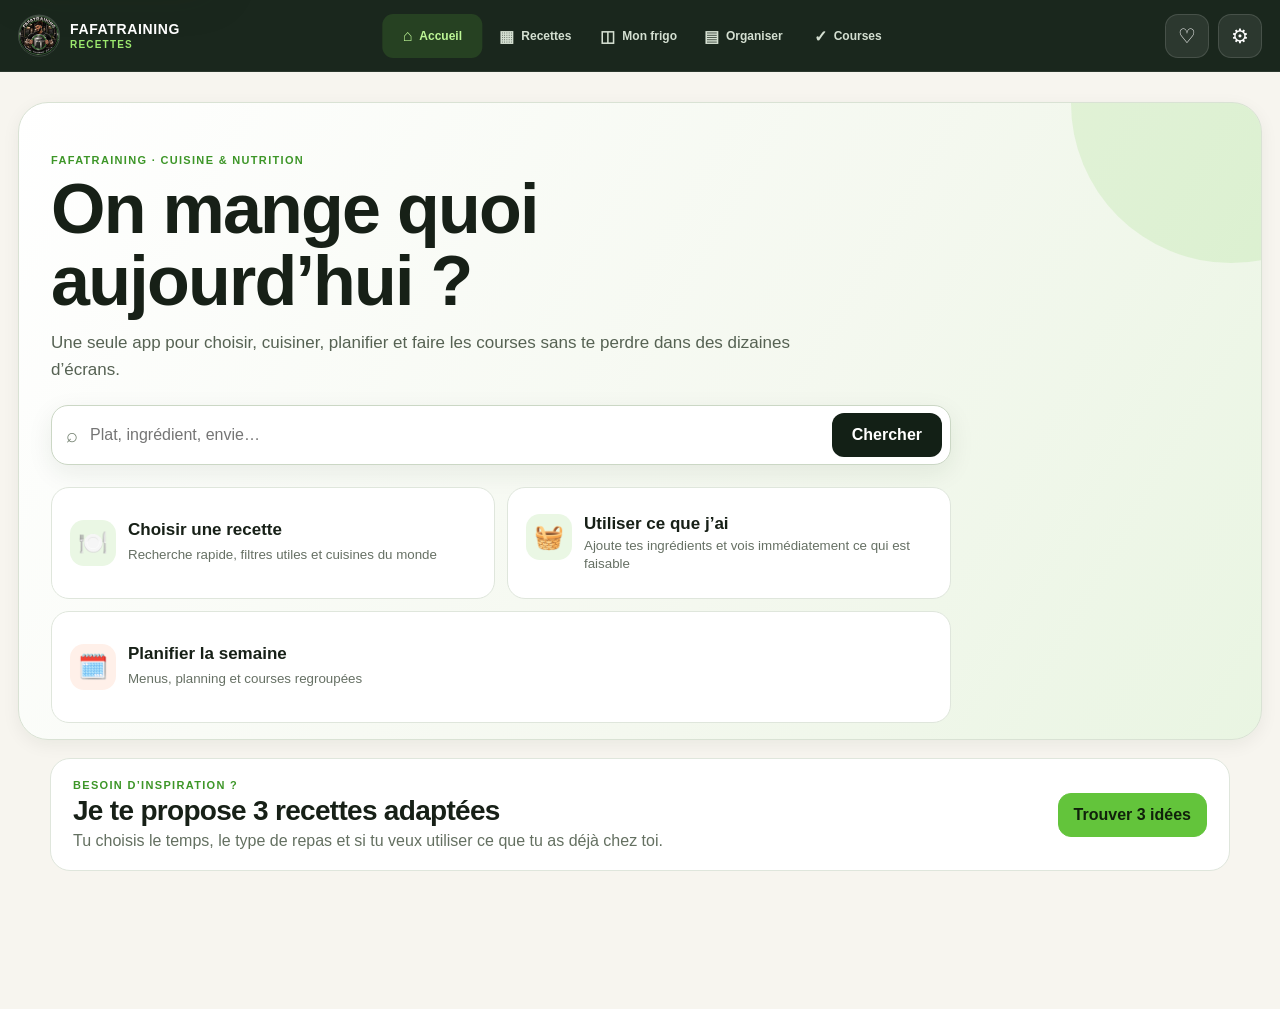
==== commit ba6480cb: "Add files via upload" ====
--- a/index.html
+++ b/index.html
@@ -47,15 +47,12 @@
             <button class="main-choice main-choice-menu" data-nav="organize"><span>🗓️</span><strong>Planifier la semaine</strong><small>Menus, planning et courses regroupées</small></button>
           </div>
           
-          <div class="hero-brand-stamp"><img src="assets/characters/hero-character.jpg" alt=""><span><strong>FAFATRAINING</strong><small>Ta cuisine, à ton rythme.</small></span></div>
         </div>
       </section>
       <section id="homeNextMeal" class="home-next-meal hidden" aria-live="polite"></section>
-      <section class="section-block decision-section" id="forYouSection">
-        <div class="decision-panel">
-          <div class="decision-copy"><span class="kicker">POUR TOI AUJOURD’HUI</span><h2>Trois idées, pas cinquante</h2><p>Des propositions différentes et directement exploitables. Tu peux aussi préciser ton temps, ton frigo ou ton envie.</p></div>
-          <div class="decision-actions"><button id="homeSurpriseBtn" aria-expanded="false" class="primary-btn">Affiner mes 3 idées</button><button class="outline-btn" data-home-idea="fridge">Avec mon frigo</button><button class="outline-btn" data-home-idea="quick">Repas en 20 min</button><button class="outline-btn" data-home-idea="veg">Végétarien</button></div>
-        </div>
+      <section class="home-inspiration" id="forYouSection">
+        <div><span class="kicker">BESOIN D’INSPIRATION ?</span><h2>Je te propose 3 recettes adaptées</h2><p>Tu choisis le temps, le type de repas et si tu veux utiliser ce que tu as déjà chez toi.</p></div>
+        <button id="homeSurpriseBtn" aria-expanded="false" class="primary-btn">Trouver 3 idées</button>
         <div class="featured-grid home-three hidden" id="forYouGrid"></div>
       </section>
     </section>
@@ -66,7 +63,7 @@
       <section id="recipeLibraryHome" class="library-home">
         <div class="library-intro"><div><span class="kicker">GRANDES FAMILLES</span><h2>Qu’est-ce que tu veux cuisiner&nbsp;?</h2><p>Choisis une famille, puis un type de recette. La recherche reste disponible à tout moment.</p></div><button id="showAllRecipesBtn" class="outline-btn">Voir tout le catalogue</button></div>
         <div id="recipeCategoryGrid" class="library-category-grid"></div>
-        <div class="library-secondary"><div class="library-secondary-heading"><span class="kicker">CUISINES DU MONDE</span><h3>Explorer les cuisines</h3><p>Choisis une grande zone culinaire. Les pays et territoires réellement renseignés apparaissent sur les cartes ; les créations maison restent séparées.</p></div><div id="recipeCuisineHighlights" class="cuisine-family-grid"></div></div>
+        <button id="toggleCuisineLibrary" class="secondary-discovery-btn" type="button">Explorer les cuisines du monde <span>→</span></button><div class="library-secondary hidden" id="recipeCuisineSection"><div class="library-secondary-heading"><span class="kicker">CUISINES DU MONDE</span><h3>Explorer par région</h3><p>Seulement si tu veux chercher par origine ou inspiration culinaire.</p></div><div id="recipeCuisineHighlights" class="cuisine-family-grid"></div></div>
       </section>
       <section id="recipeResultsArea" class="recipe-results-area hidden">
         <div class="browse-toolbar"><button id="backToRecipeCategories" class="outline-btn">← Toutes les familles</button><div id="recipeBreadcrumb" class="breadcrumb"></div></div>
@@ -78,7 +75,7 @@
     </section>
 
     <section id="page-organize" class="page" data-page="organize">
-      <div class="page-heading"><div><span class="kicker">ORGANISER</span><h1>Mes repas, simplement</h1><p>Choisis un menu ou construis ta semaine. Les courses se regroupent ensuite automatiquement.</p></div></div>
+      <div class="page-heading"><div><span class="kicker">ORGANISER</span><h1>Préparer ma semaine</h1><p>Cette page sert à décider quoi manger, placer les repas dans la semaine puis générer les courses automatiquement.</p></div></div><div class="organize-explainer"><div><span>1</span><strong>Choisis</strong><small>Une recette ou un menu</small></div><b>→</b><div><span>2</span><strong>Planifie</strong><small>Midi ou soir, le jour voulu</small></div><b>→</b><div><span>3</span><strong>Fais les courses</strong><small>Les ingrédients se regroupent</small></div></div>
       <section id="organizeNextMeal" class="organize-next-meal hidden" aria-live="polite"></section>
       <section id="organizeWeekPreview" class="organize-week-preview" aria-label="Aperçu de ma semaine"></section>
       <div class="organize-grid">
@@ -111,7 +108,7 @@
         <div id="pantryFavoritesBlock" class="pantry-special-block hidden"><div class="section-title-row"><div><span class="kicker">FAVORIS</span><h3>Mes ingrédients favoris</h3></div></div><div id="pantryFavorites" class="pantry-chip-grid"></div></div>
       </div>
       <div id="fridgeResultTabs" class="fridge-result-tabs hidden" role="tablist" aria-label="Niveau de correspondance"></div><div id="fridgeResults" class="fridge-tier-wrap"></div>
-      <section class="ingredient-library"><div class="section-title-row"><div><span class="kicker">AJOUTER AUTREMENT</span><h2>Parcourir les familles d’ingrédients</h2><p id="pantryLibraryCount" class="section-subtitle">Chargement des ingrédients…</p></div><button id="showAllPantryBtn" class="outline-btn">Afficher tous les ingrédients</button></div><div id="pantryGroupGrid" class="pantry-group-grid"></div><div id="pantryGroupPanel" class="pantry-group-panel hidden"><div class="browse-toolbar"><button id="closePantryGroupBtn" class="outline-btn">← Familles</button><div id="pantryGroupTitle" class="breadcrumb"></div></div><div id="pantryGroupItems" class="pantry-chip-grid"></div></div></section>
+      <button id="toggleIngredientLibrary" class="secondary-discovery-btn" type="button">Parcourir tous les ingrédients <span>→</span></button><section class="ingredient-library hidden" id="ingredientLibrary"><div class="section-title-row"><div><span class="kicker">AJOUTER AUTREMENT</span><h2>Parcourir les familles d’ingrédients</h2><p id="pantryLibraryCount" class="section-subtitle">Chargement des ingrédients…</p></div><button id="showAllPantryBtn" class="outline-btn">Afficher tous les ingrédients</button></div><div id="pantryGroupGrid" class="pantry-group-grid"></div><div id="pantryGroupPanel" class="pantry-group-panel hidden"><div class="browse-toolbar"><button id="closePantryGroupBtn" class="outline-btn">← Familles</button><div id="pantryGroupTitle" class="breadcrumb"></div></div><div id="pantryGroupItems" class="pantry-chip-grid"></div></div></section>
     </section>
 
     <section id="page-shopping" class="page" data-page="shopping">
--- a/style.css
+++ b/style.css
@@ -107,3 +107,55 @@
   .menu-universe-grid{display:flex;grid-template-columns:none}
   .menu-universe-card{flex-basis:82%;min-height:105px}
 }
+
+/* UX simplification pass — 2026-09-28 */
+.brand-logo{width:42px;height:42px;border-radius:50%;object-fit:cover;clip-path:circle(50%);background:transparent;box-shadow:0 0 0 1px rgba(255,255,255,.18)}
+.home-hero{padding-top:clamp(22px,4vw,56px);padding-bottom:16px}
+.hero-copy{max-width:900px}
+.hero-copy h1{max-width:760px}
+.main-choice-grid{margin-top:22px;gap:12px}
+.main-choice{min-height:112px;text-align:left;border:1px solid #dfe6dc;background:#fff;box-shadow:none}
+.main-choice:hover{transform:translateY(-1px);box-shadow:0 8px 22px rgba(31,45,27,.08)}
+.home-inspiration{margin:18px auto 28px;max-width:1180px;padding:20px 22px;border:1px solid #dfe6dc;border-radius:20px;background:#fff;display:flex;align-items:center;justify-content:space-between;gap:18px}
+.home-inspiration h2{margin:4px 0 5px;font-size:clamp(20px,2.4vw,28px)}
+.home-inspiration p{margin:0;color:#647061;max-width:720px}
+.secondary-discovery-btn{width:100%;display:flex;align-items:center;justify-content:space-between;margin:18px 0 0;padding:17px 18px;border:1px solid #dfe6dc;border-radius:16px;background:#fff;font-weight:800;color:#233022;text-align:left}
+.secondary-discovery-btn:hover{border-color:#a9bd9f;background:#f8fbf6}
+.library-category-grid{display:grid;grid-template-columns:repeat(4,minmax(0,1fr));gap:10px}
+.library-category-card{min-height:86px;padding:14px;border-radius:16px;box-shadow:none;background:#fff}
+.library-category-card .library-icon{width:38px;height:38px;font-size:20px}
+.library-category-card strong{font-size:14px}
+.library-category-card small{font-size:12px}
+.library-secondary{margin-top:12px}
+.recipe-card{border-radius:18px;overflow:hidden;box-shadow:none;border:1px solid #e2e8df;background:#fff}
+.recipe-card.text-only{border-top:4px solid #75d429}
+.recipe-card-texthead{min-height:86px;background:linear-gradient(145deg,#f7faf5,#eef5ea);padding:15px 16px}
+.recipe-card-texthead strong{font-size:13px}
+.recipe-card-texthead small{opacity:.72}
+.recipe-body{padding:14px 15px 16px}
+.recipe-title{font-size:17px;line-height:1.22;margin:4px 0 9px}
+.recipe-meta-simple{gap:6px;flex-wrap:wrap}
+.recipe-meta-simple span{background:#f4f7f2;border-radius:999px;padding:5px 8px;font-size:11px}
+.fridge-command-center{max-width:900px;margin-inline:auto;padding:20px;border-radius:20px}
+.fridge-live-hint{margin-top:12px}
+.ingredient-library{margin-top:14px}
+.organize-explainer{display:grid;grid-template-columns:1fr auto 1fr auto 1fr;gap:10px;align-items:center;padding:18px;border:1px solid #dfe6dc;background:#fff;border-radius:18px;margin-bottom:18px}
+.organize-explainer>div{display:grid;grid-template-columns:34px 1fr;column-gap:10px;align-items:center}
+.organize-explainer>div span{grid-row:1/3;width:34px;height:34px;border-radius:50%;display:grid;place-items:center;background:#75d429;color:#152014;font-weight:900}
+.organize-explainer strong{font-size:14px}.organize-explainer small{color:#687366}.organize-explainer>b{color:#9aa496}
+.shopping-start-panel{border:1px solid #dfe6dc;border-radius:20px;background:#fff;box-shadow:none}
+
+@media(max-width:760px){
+  .topbar{padding-inline:12px}.brand span{display:block}.brand strong{font-size:12px}.brand small{font-size:9px}
+  .home-hero{padding:16px 14px 8px}.hero-copy h1{font-size:34px;line-height:1.02}.hero-copy>p{font-size:14px}
+  .main-choice-grid{display:grid;grid-template-columns:1fr;gap:8px}.main-choice{min-height:82px;padding:14px 15px;display:grid;grid-template-columns:34px 1fr;column-gap:10px}.main-choice>span{grid-row:1/3}.main-choice small{font-size:12px}
+  .home-inspiration{margin:10px 14px 22px;padding:16px;display:block}.home-inspiration p{font-size:13px}.home-inspiration .primary-btn{width:100%;margin-top:12px}
+  .library-category-grid{display:grid;grid-template-columns:1fr 1fr;gap:8px}.library-category-card{min-height:74px;padding:12px}.library-category-card b{display:none}
+  .cuisine-family-grid{grid-template-columns:1fr}
+  .recipe-grid{grid-template-columns:1fr 1fr;gap:8px}.recipe-card-texthead{min-height:72px;padding:10px}.recipe-body{padding:11px}.recipe-title{font-size:14px}.recipe-category-line{font-size:9px}.recipe-meta-simple span{font-size:9px;padding:4px 6px}.fav-btn{width:32px;height:32px}
+  .fridge-command-center{padding:14px;margin:0}.selected-zone{margin-top:12px}.secondary-discovery-btn{margin-top:12px}
+  .organize-explainer{display:grid;grid-template-columns:1fr;gap:8px;padding:12px}.organize-explainer>b{display:none}.organize-explainer>div{padding:8px 4px;border-bottom:1px solid #eef1ec}.organize-explainer>div:last-of-type{border-bottom:0}
+  .organize-grid{grid-template-columns:1fr}.organize-card{min-height:82px}
+  .shopping-start-actions{display:grid;grid-template-columns:1fr;gap:8px}.manual-shopping-add{display:grid;grid-template-columns:1fr auto}
+}
+@media(max-width:350px){.recipe-grid{grid-template-columns:1fr}.library-category-grid{grid-template-columns:1fr}}
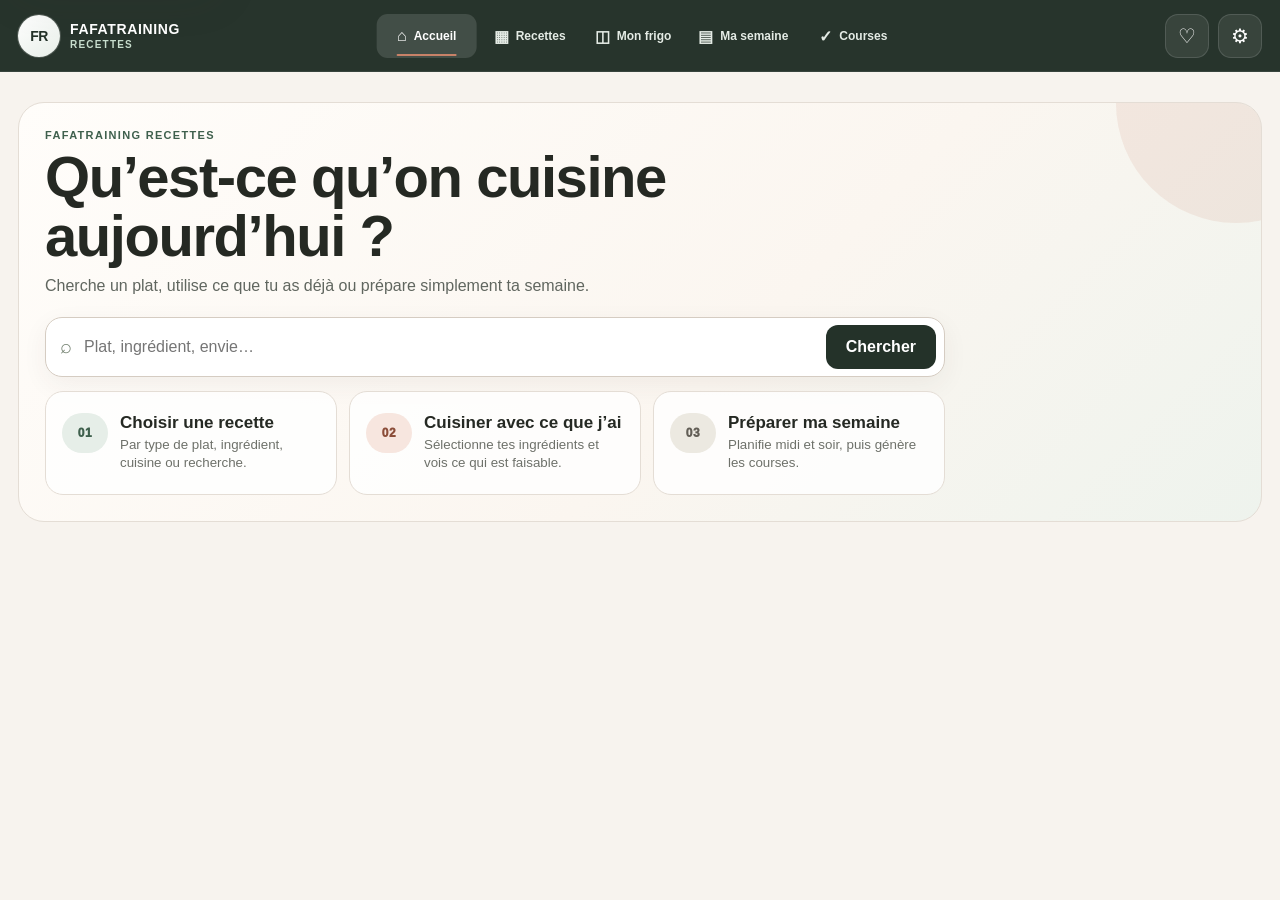
==== commit acb473e3: "Add files via upload" ====
--- a/index.html
+++ b/index.html
@@ -3,7 +3,7 @@
 <head>
   <meta charset="UTF-8">
   <meta name="viewport" content="width=device-width, initial-scale=1, viewport-fit=cover">
-  <meta name="theme-color" content="#f1f5ef">
+  <meta name="theme-color" content="#f8f2eb">
   <meta name="color-scheme" content="light">
   <meta name="mobile-web-app-capable" content="yes">
   <meta name="apple-mobile-web-app-capable" content="yes">
@@ -25,7 +25,7 @@
   <header class="topbar">
     <div class="topbar-left">
       <button id="topBackBtn" class="icon-btn hidden" aria-label="Retour">←</button>
-      <button class="brand" data-nav="home" aria-label="Accueil FAFATRAINING"><img src="logo.jpg" alt="" class="brand-logo"><span><strong>FAFATRAINING</strong><small>RECETTES</small></span></button>
+      <button class="brand" data-nav="home" aria-label="Accueil FAFATRAINING Recettes"><span class="brand-mark" aria-hidden="true"><b>FR</b></span><span><strong>FAFATRAINING</strong><small>RECETTES</small></span></button>
     </div>
     <div class="top-actions">
       <button id="favoriteTopBtn" class="icon-btn" aria-label="Voir mes favoris" title="Favoris">♡</button>
@@ -37,33 +37,28 @@
     <section id="page-home" class="page active" data-page="home">
       <section class="home-hero">
         <div class="hero-copy">
-          <div class="eyebrow">FAFATRAINING · CUISINE & NUTRITION</div>
-          <h1>On mange quoi aujourd’hui&nbsp;?</h1>
-          <p>Une seule app pour choisir, cuisiner, planifier et faire les courses sans te perdre dans des dizaines d’écrans.</p>
+          <div class="eyebrow">FAFATRAINING RECETTES</div>
+          <h1>Qu’est-ce qu’on cuisine aujourd’hui&nbsp;?</h1>
+          <p>Cherche un plat, utilise ce que tu as déjà ou prépare simplement ta semaine.</p>
           <div class="hero-search-wrap"><span class="search-icon">⌕</span><input id="homeSearch" type="search" aria-label="Rechercher une recette depuis l’accueil" placeholder="Plat, ingrédient, envie…" autocomplete="off"><button id="homeSearchBtn" class="search-go">Chercher</button></div>
           <div class="main-choice-grid" aria-label="Choix principal">
-            <button class="main-choice main-choice-recipes" data-nav="recipes"><span>🍽️</span><strong>Choisir une recette</strong><small>Recherche rapide, filtres utiles et cuisines du monde</small></button>
-            <button class="main-choice main-choice-fridge" data-nav="fridge"><span>🧺</span><strong>Utiliser ce que j’ai</strong><small>Ajoute tes ingrédients et vois immédiatement ce qui est faisable</small></button>
-            <button class="main-choice main-choice-menu" data-nav="organize"><span>🗓️</span><strong>Planifier la semaine</strong><small>Menus, planning et courses regroupées</small></button>
+            <button class="main-choice" data-nav="recipes"><span class="choice-index">01</span><strong>Choisir une recette</strong><small>Par type de plat, ingrédient, cuisine ou recherche.</small></button>
+            <button class="main-choice" data-nav="fridge"><span class="choice-index">02</span><strong>Cuisiner avec ce que j’ai</strong><small>Sélectionne tes ingrédients et vois ce qui est faisable.</small></button>
+            <button class="main-choice" data-nav="organize"><span class="choice-index">03</span><strong>Préparer ma semaine</strong><small>Planifie midi et soir, puis génère les courses.</small></button>
           </div>
           
         </div>
       </section>
       <section id="homeNextMeal" class="home-next-meal hidden" aria-live="polite"></section>
-      <section class="home-inspiration" id="forYouSection">
-        <div><span class="kicker">BESOIN D’INSPIRATION ?</span><h2>Je te propose 3 recettes adaptées</h2><p>Tu choisis le temps, le type de repas et si tu veux utiliser ce que tu as déjà chez toi.</p></div>
-        <button id="homeSurpriseBtn" aria-expanded="false" class="primary-btn">Trouver 3 idées</button>
-        <div class="featured-grid home-three hidden" id="forYouGrid"></div>
-      </section>
+
     </section>
 
     <section id="page-recipes" class="page" data-page="recipes">
       <div class="page-heading"><div><span class="kicker">BIBLIOTHÈQUE</span><h1>Recettes</h1><p id="recipesCountLabel">Choisis d’abord une grande famille ou utilise la recherche.</p></div><div class="heading-actions"><button id="openAdvancedFiltersBtn" aria-expanded="false" class="outline-btn">Filtres</button></div></div>
-      <div class="recipe-search-zone"><div class="filter-search"><span>⌕</span><input id="recipeSearch" type="search" aria-label="Rechercher dans les recettes" placeholder="Ex. poulet curry, courgette, Italie…"></div><div class="recipe-utility-links"><button id="openKitchenGuideBtn" aria-expanded="false" class="text-btn">Repères de cuisine</button><button id="addCustomRecipeBtn" aria-expanded="false" class="text-btn">Créer ma recette</button></div></div>
+      <div class="recipe-search-zone"><div class="filter-search"><span>⌕</span><input id="recipeSearch" type="search" aria-label="Rechercher dans les recettes" placeholder="Ex. poulet curry, courgette, Italie…"></div><div class="recipe-utility-links"><button id="openSurpriseFromRecipesBtn" aria-expanded="false" class="text-btn">Trouver 3 idées</button><button id="openKitchenGuideBtn" aria-expanded="false" class="text-btn">Repères de cuisine</button><button id="addCustomRecipeBtn" aria-expanded="false" class="text-btn">Créer ma recette</button></div></div>
       <section id="recipeLibraryHome" class="library-home">
-        <div class="library-intro"><div><span class="kicker">GRANDES FAMILLES</span><h2>Qu’est-ce que tu veux cuisiner&nbsp;?</h2><p>Choisis une famille, puis un type de recette. La recherche reste disponible à tout moment.</p></div><button id="showAllRecipesBtn" class="outline-btn">Voir tout le catalogue</button></div>
-        <div id="recipeCategoryGrid" class="library-category-grid"></div>
-        <button id="toggleCuisineLibrary" class="secondary-discovery-btn" type="button">Explorer les cuisines du monde <span>→</span></button><div class="library-secondary hidden" id="recipeCuisineSection"><div class="library-secondary-heading"><span class="kicker">CUISINES DU MONDE</span><h3>Explorer par région</h3><p>Seulement si tu veux chercher par origine ou inspiration culinaire.</p></div><div id="recipeCuisineHighlights" class="cuisine-family-grid"></div></div>
+        <div class="library-intro"><div><span class="kicker">EXPLORER</span><h2>Comment veux-tu chercher&nbsp;?</h2><p>Choisis un seul axe : type de plat, ingrédient principal ou cuisine. Les filtres détaillés restent disponibles si tu veux affiner.</p></div><button id="showAllRecipesBtn" class="outline-btn">Voir les 517 recettes</button></div>
+        <div id="recipeCategoryGrid" class="library-browser"></div>
       </section>
       <section id="recipeResultsArea" class="recipe-results-area hidden">
         <div class="browse-toolbar"><button id="backToRecipeCategories" class="outline-btn">← Toutes les familles</button><div id="recipeBreadcrumb" class="breadcrumb"></div></div>
@@ -75,14 +70,14 @@
     </section>
 
     <section id="page-organize" class="page" data-page="organize">
-      <div class="page-heading"><div><span class="kicker">ORGANISER</span><h1>Préparer ma semaine</h1><p>Cette page sert à décider quoi manger, placer les repas dans la semaine puis générer les courses automatiquement.</p></div></div><div class="organize-explainer"><div><span>1</span><strong>Choisis</strong><small>Une recette ou un menu</small></div><b>→</b><div><span>2</span><strong>Planifie</strong><small>Midi ou soir, le jour voulu</small></div><b>→</b><div><span>3</span><strong>Fais les courses</strong><small>Les ingrédients se regroupent</small></div></div>
+      <div class="page-heading"><div><span class="kicker">MA SEMAINE</span><h1>Mes repas de la semaine</h1><p>Vois ce qui est prévu, ajoute un repas au bon jour et transforme ensuite le planning en liste de courses.</p></div></div>
       <section id="organizeNextMeal" class="organize-next-meal hidden" aria-live="polite"></section>
       <section id="organizeWeekPreview" class="organize-week-preview" aria-label="Aperçu de ma semaine"></section>
-      <div class="organize-grid">
-        <button class="organize-card" data-nav="menus"><span class="organize-icon">🍽️</span><div><strong>Choisir un menu</strong><small>Par envie, situation ou style de repas.</small></div><b>→</b></button>
-        <button class="organize-card" data-nav="planning"><span class="organize-icon">🗓️</span><div><strong>Planning de la semaine</strong><small>Lundi à dimanche, midi et soir.</small></div><b>→</b></button>
+      <div class="organize-grid organize-grid-simple">
+        <button class="organize-card organize-primary-card" data-nav="planning"><span class="organize-icon">🗓️</span><div><strong>Ajouter ou modifier mes repas</strong><small>Choisir un jour, midi ou soir.</small></div><b>→</b></button>
+        <button class="organize-card" data-nav="menus"><span class="organize-icon">🍽️</span><div><strong>Voir les menus</strong><small>Des ensembles de recettes prêts à planifier.</small></div><b>→</b></button>
       </div>
-      <section id="organizeSuggestions" class="organize-suggestions"></section><div id="organizeHelp" class="organize-help"><strong>Un seul flux</strong><span>Choisis ou planifie tes repas, puis génère les courses sans ressaisir les ingrédients.</span></div>
+      <section id="organizeSuggestions" class="organize-suggestions"></section><div id="organizeHelp" class="organize-help hidden"></div>
     </section>
 
     <section id="page-menus" class="page" data-page="menus">
@@ -122,14 +117,14 @@
     </section>
   </main>
 
-  <nav class="bottom-nav" aria-label="Navigation principale"><button class="nav-item active" data-nav="home"><span>⌂</span><small>Accueil</small></button><button class="nav-item" data-nav="recipes"><span>▦</span><small>Recettes</small></button><button class="nav-item" data-nav="fridge"><span>◫</span><small>Mon frigo</small></button><button class="nav-item" data-nav="organize"><span>▤</span><small>Organiser</small></button><button class="nav-item" data-nav="shopping"><span>✓</span><small>Courses</small><b id="shoppingBadge" class="nav-badge hidden">0</b></button></nav>
+  <nav class="bottom-nav" aria-label="Navigation principale"><button class="nav-item active" data-nav="home"><span>⌂</span><small>Accueil</small></button><button class="nav-item" data-nav="recipes"><span>▦</span><small>Recettes</small></button><button class="nav-item" data-nav="fridge"><span>◫</span><small>Mon frigo</small></button><button class="nav-item" data-nav="organize"><span>▤</span><small>Ma semaine</small></button><button class="nav-item" data-nav="shopping"><span>✓</span><small>Courses</small><b id="shoppingBadge" class="nav-badge hidden">0</b></button></nav>
 
   <div id="recipeDrawer" class="drawer" aria-hidden="true"><div class="drawer-backdrop" data-close-drawer></div><article class="drawer-panel" role="dialog" aria-modal="true" aria-labelledby="drawerTitle"><button class="drawer-close" data-close-drawer aria-label="Fermer">×</button><div id="drawerContent"></div></article></div>
   <div id="menuDrawer" class="drawer" aria-hidden="true"><div class="drawer-backdrop" data-close-menu></div><article class="drawer-panel menu-detail-panel" role="dialog" aria-modal="true" aria-labelledby="menuDrawerTitle"><button class="drawer-close" data-close-menu aria-label="Fermer">×</button><div id="menuDrawerContent"></div></article></div>
 
-  <div id="filterDrawer" class="drawer" aria-hidden="true"><div class="drawer-backdrop" data-close-filter></div><article class="settings-panel" role="dialog" aria-modal="true" aria-labelledby="filterDrawerTitle"><button class="drawer-close" data-close-filter aria-label="Fermer">×</button><span class="kicker">AFFINER</span><h2 id="filterDrawerTitle">Tous les filtres</h2><div class="settings-section"><h3>Catégorie</h3><select id="categoryFilter" class="drawer-select" aria-label="Filtrer par catégorie"><option value="">Toutes les catégories</option></select></div><div class="settings-section"><h3>Cuisine / inspiration</h3><select id="cuisineFilter" class="drawer-select" aria-label="Filtrer par cuisine ou inspiration"><option value="">Toutes les cuisines</option></select></div><div class="settings-section"><h3>Temps</h3><select id="timeFilter" class="drawer-select" aria-label="Filtrer par temps total"><option value="">Tous les temps</option><option value="15">≤ 15 min</option><option value="20">≤ 20 min</option><option value="30">≤ 30 min</option><option value="45">≤ 45 min</option><option value="60">≤ 60 min</option></select></div><div class="settings-section"><h3>Matériel</h3><select id="equipmentFilter" class="drawer-select" aria-label="Filtrer par matériel"><option value="">Tout le matériel</option><option value="Cuisine classique">Méthode classique</option><option value="Four">Four</option><option value="Poêle">Poêle / wok</option><option value="Blender / mixeur">Blender / mixeur</option><option value="Thermomix TM6">Thermomix TM6</option></select></div><div class="settings-section"><h3>Style</h3><div class="style-grid compact" id="recipeStyleChips"></div></div><div class="settings-section"><label class="toggle-line"><input id="mealOnly" type="checkbox"><span>Repas complets uniquement</span></label></div><div class="settings-section"><label class="toggle-line"><input id="favoritesOnly" type="checkbox"><span>Favoris uniquement</span></label></div><div class="filter-actions"><button id="resetFiltersBtn" class="outline-btn">Réinitialiser</button><button id="applyFiltersBtn" class="primary-btn">Voir les recettes</button></div></article></div>
+  <div id="filterDrawer" class="drawer" aria-hidden="true"><div class="drawer-backdrop" data-close-filter></div><article class="settings-panel" role="dialog" aria-modal="true" aria-labelledby="filterDrawerTitle"><button class="drawer-close" data-close-filter aria-label="Fermer">×</button><span class="kicker">AFFINER</span><h2 id="filterDrawerTitle">Tous les filtres</h2><div class="settings-section"><h3>Type de plat</h3><select id="categoryFilter" class="drawer-select" aria-label="Filtrer par type de plat"><option value="">Tous les types de plat</option></select></div><div class="settings-section"><h3>Ingrédient principal</h3><select id="ingredientFilter" class="drawer-select" aria-label="Filtrer par ingrédient principal"><option value="">Tous les ingrédients principaux</option></select></div><div class="settings-section"><h3>Cuisine / inspiration</h3><select id="cuisineFilter" class="drawer-select" aria-label="Filtrer par cuisine ou inspiration"><option value="">Toutes les cuisines</option></select></div><div class="settings-section"><h3>Temps</h3><select id="timeFilter" class="drawer-select" aria-label="Filtrer par temps total"><option value="">Tous les temps</option><option value="15">≤ 15 min</option><option value="20">≤ 20 min</option><option value="30">≤ 30 min</option><option value="45">≤ 45 min</option><option value="60">≤ 60 min</option></select></div><div class="settings-section"><h3>Difficulté</h3><select id="difficultyFilter" class="drawer-select" aria-label="Filtrer par difficulté"><option value="">Toutes les difficultés</option><option value="Facile">Facile</option><option value="Intermédiaire">Intermédiaire</option><option value="Avancé">Avancé</option></select></div><div class="settings-section"><h3>Matériel</h3><select id="equipmentFilter" class="drawer-select" aria-label="Filtrer par matériel"><option value="">Tout le matériel</option><option value="Cuisine classique">Méthode classique</option><option value="Four">Four</option><option value="Poêle">Poêle / wok</option><option value="Blender / mixeur">Blender / mixeur</option><option value="Thermomix TM6">Thermomix TM6</option></select></div><div class="settings-section"><h3>Style</h3><div class="style-grid compact" id="recipeStyleChips"></div></div><div class="settings-section"><label class="toggle-line"><input id="mealOnly" type="checkbox"><span>Repas complets uniquement</span></label></div><div class="settings-section"><label class="toggle-line"><input id="favoritesOnly" type="checkbox"><span>Favoris uniquement</span></label></div><div class="filter-actions"><button id="resetFiltersBtn" class="outline-btn">Réinitialiser</button><button id="applyFiltersBtn" class="primary-btn">Voir les recettes</button></div></article></div>
 
-  <div id="settingsDrawer" class="drawer" aria-hidden="true"><div class="drawer-backdrop" data-close-settings></div><article class="settings-panel" role="dialog" aria-modal="true" aria-labelledby="settingsTitle"><button class="drawer-close" data-close-settings aria-label="Fermer">×</button><span class="kicker">PRÉFÉRENCES</span><h2 id="settingsTitle">Ma cuisine</h2><div class="settings-section"><h3>Nombre de personnes par défaut</h3><div class="segmented" id="householdChoices"></div><p class="small-note">Utilisé par défaut pour les recettes, les menus, le planning et les courses.</p></div><div class="settings-section"><h3>Mode accompagné</h3><label class="toggle-line"><input id="guidedModeToggle" type="checkbox"><span>Afficher les repères de cuisine pendant les étapes</span></label><p class="small-note">Explique les gestes comme faire revenir, saisir, mijoter, frémir ou gratiner, sans te classer par niveau.</p></div><div class="settings-section"><h3>À exclure</h3><div id="restrictionChips" class="restriction-grid"></div><p class="small-note">Ces filtres retirent les recettes contenant l’allergène indiqué. En cas d’allergie sévère, vérifie toujours les emballages et les contaminations croisées.</p></div><div class="settings-section"><h3>Mon matériel</h3><div id="equipmentChips" class="restriction-grid"></div></div><div class="settings-section"><h3>Mes données</h3><div class="heading-actions"><button id="exportDataBtn" class="outline-btn">Sauvegarder mes données</button><label class="outline-btn file-label">Importer<input id="importDataInput" type="file" accept="application/json" hidden></label></div><p class="small-note">Permet de transférer favoris, planning, notes, restes et recettes personnelles sur un autre appareil.</p></div><div class="settings-section"><h3>Sources & méthode</h3><p class="small-note">Les valeurs nutritionnelles sont des estimations indicatives. Les fiches nutritionnelles s’appuient sur des valeurs moyennes d’aliments génériques issues de la table Ciqual 2025 (Anses) et de USDA FoodData Central. Elles ne remplacent pas un étiquetage nutritionnel ni un avis diététique personnalisé.</p><p class="small-note">L’ergonomie s’inspire de bonnes pratiques observées sur plusieurs applications culinaires internationales — notamment Cookidoo, Jow, Samsung Food, Paprika, SideChef, AnyList, ReciMe et Sorted Sidekick — sans copier leurs contenus ni leur identité.</p></div><button id="resetPrefsBtn" class="outline-btn full">Réinitialiser mes préférences</button></article></div>
+  <div id="settingsDrawer" class="drawer" aria-hidden="true"><div class="drawer-backdrop" data-close-settings></div><article class="settings-panel" role="dialog" aria-modal="true" aria-labelledby="settingsTitle"><button class="drawer-close" data-close-settings aria-label="Fermer">×</button><span class="kicker">PRÉFÉRENCES</span><h2 id="settingsTitle">Ma cuisine</h2><div class="settings-section"><h3>Nombre de personnes par défaut</h3><div class="segmented" id="householdChoices"></div><p class="small-note">Utilisé par défaut pour les recettes, les menus, le planning et les courses.</p></div><div class="settings-section"><h3>Mode accompagné</h3><label class="toggle-line"><input id="guidedModeToggle" type="checkbox"><span>Afficher les repères de cuisine pendant les étapes</span></label><p class="small-note">Explique les gestes comme faire revenir, saisir, mijoter, frémir ou gratiner, sans te classer par niveau.</p></div><div class="settings-section"><h3>À exclure</h3><div id="restrictionChips" class="restriction-grid"></div><p class="small-note">Ces filtres retirent les recettes contenant l’allergène indiqué. En cas d’allergie sévère, vérifie toujours les emballages et les contaminations croisées.</p></div><div class="settings-section"><h3>Mon matériel</h3><div id="equipmentChips" class="restriction-grid"></div></div><div class="settings-section"><h3>Mes données</h3><div class="heading-actions"><button id="exportDataBtn" class="outline-btn">Sauvegarder mes données</button><label class="outline-btn file-label">Importer<input id="importDataInput" type="file" accept="application/json" hidden></label></div><p class="small-note">Permet de transférer favoris, planning, notes, restes et recettes personnelles sur un autre appareil.</p></div><div class="settings-section"><h3>Sources & méthode</h3><p class="small-note">Les valeurs nutritionnelles ne sont affichées que lorsqu’un calcul fiable est disponible pour la fiche. Les anciennes estimations non vérifiables ont été retirées plutôt que présentées comme certaines.</p><p class="small-note">L’ergonomie reprend des principes courants des meilleures applications culinaires — recherche immédiate, garde-manger utile, planification simple, courses reliées et cuisine guidée — sans copier leurs contenus ni leur identité.</p></div><button id="resetPrefsBtn" class="outline-btn full">Réinitialiser mes préférences</button></article></div>
 
 
 
--- a/style.css
+++ b/style.css
@@ -1,16 +1,16 @@
 :root{
   --bg:#f7f5ef;--surface:#ffffff;--surface-soft:#f0f5ec;--surface-warm:#fff5ec;
   --ink:#172017;--muted:#667064;--line:#dce4d8;--line-strong:#cbd7c5;
-  --brand:#63c43b;--brand-strong:#3d9628;--brand-soft:#eaf7e4;--dark:#132016;
-  --accent:#d97752;--accent-soft:#fff0e9;--gold:#d9a441;--danger:#b44b45;
+  --brand:#5f7d68;--brand-strong:#3f604d;--brand-soft:#eaf7e4;--dark:#132016;
+  --accent:#d97752;--accent-soft:#fff0e9;--danger:#b44b45;
   --shadow-sm:0 5px 18px rgba(25,42,21,.06);--shadow:0 18px 48px rgba(25,42,21,.10);
   --radius-sm:12px;--radius:18px;--radius-lg:26px;--header-h:72px;--nav-h:68px;
   --content:1280px;
 }
-*{box-sizing:border-box}html{scroll-behavior:smooth;background:var(--bg)}body{margin:0;background:var(--bg);color:var(--ink);font-family:Inter,ui-sans-serif,-apple-system,BlinkMacSystemFont,"Segoe UI",Roboto,Arial,sans-serif;-webkit-font-smoothing:antialiased}button,input,select,textarea{font:inherit}button{cursor:pointer}button:disabled{cursor:not-allowed;opacity:.52}a{color:inherit}.hidden{display:none!important}.skip-link{position:fixed;left:12px;top:-60px;z-index:200;background:#fff;color:#111;padding:10px 14px;border-radius:10px;box-shadow:var(--shadow)}.skip-link:focus{top:12px}.kicker,.eyebrow{display:block;color:var(--brand-strong);font-size:11px;letter-spacing:.12em;font-weight:900;text-transform:uppercase}.small-note,.section-subtitle{color:var(--muted);font-size:13px;line-height:1.55}.page h1,.page h2,.page h3{letter-spacing:-.025em}.page h1{font-size:clamp(34px,4.5vw,56px);line-height:1.02;margin:6px 0 10px}.page h2{font-size:clamp(24px,3vw,34px);margin:5px 0 8px}.page h3{font-size:18px}.text-btn{border:0;background:transparent;color:var(--brand-strong);font-weight:850;padding:7px 4px}.text-btn:hover{text-decoration:underline}.primary-btn,.outline-btn,.primary,.drawer-actions button,.menu-actions button,.menu-recipe-actions button,.plan-slot-actions button,.timer-btn{min-height:44px;border-radius:13px;padding:10px 15px;font-weight:850;border:1px solid transparent;transition:.15s ease}.primary-btn,.primary,.drawer-actions .primary,.menu-actions .primary{background:var(--brand);color:#10210b;border-color:var(--brand)}.primary-btn:hover,.primary:hover{background:#70cf4a}.outline-btn,.drawer-actions button,.menu-actions button,.menu-recipe-actions button,.plan-slot-actions button,.timer-btn{background:#fff;color:var(--ink);border-color:var(--line)}.outline-btn:hover,.drawer-actions button:hover,.menu-actions button:hover{border-color:#b8c9b0;background:#f8fbf6}.danger{color:var(--danger)!important;border-color:#e6c7c5!important}.full,.full-width-btn{width:100%}.icon-btn{width:44px;height:44px;border:1px solid rgba(255,255,255,.13);border-radius:13px;background:rgba(255,255,255,.08);color:#fff;display:grid;place-items:center;font-size:20px}.icon-btn:hover{background:rgba(255,255,255,.14)}
+*{box-sizing:border-box}html{scroll-behavior:smooth;background:var(--bg)}body{margin:0;background:var(--bg);color:var(--ink);font-family:Inter,ui-sans-serif,-apple-system,BlinkMacSystemFont,"Segoe UI",Roboto,Arial,sans-serif;-webkit-font-smoothing:antialiased}button,input,select,textarea{font:inherit}button{cursor:pointer}button:disabled{cursor:not-allowed;opacity:.52}a{color:inherit}.hidden{display:none!important}.skip-link{position:fixed;left:12px;top:-60px;z-index:200;background:#fff;color:#111;padding:10px 14px;border-radius:10px;box-shadow:var(--shadow)}.skip-link:focus{top:12px}.kicker,.eyebrow{display:block;color:var(--brand-strong);font-size:11px;letter-spacing:.12em;font-weight:900;text-transform:uppercase}.small-note,.section-subtitle{color:var(--muted);font-size:13px;line-height:1.55}.page h1,.page h2,.page h3{letter-spacing:-.025em}.page h1{font-size:clamp(34px,4.5vw,56px);line-height:1.02;margin:6px 0 10px}.page h2{font-size:clamp(24px,3vw,34px);margin:5px 0 8px}.page h3{font-size:18px}.text-btn{border:0;background:transparent;color:var(--brand-strong);font-weight:850;padding:7px 4px}.text-btn:hover{text-decoration:underline}.primary-btn,.outline-btn,.primary,.drawer-actions button,.menu-actions button,.menu-recipe-actions button,.plan-slot-actions button,.timer-btn{min-height:44px;border-radius:13px;padding:10px 15px;font-weight:850;border:1px solid transparent;transition:.15s ease}.primary-btn,.primary,.drawer-actions .primary,.menu-actions .primary{background:var(--brand);color:#10210b;border-color:var(--brand)}.primary-btn:hover,.primary:hover{background:#4f705b}.outline-btn,.drawer-actions button,.menu-actions button,.menu-recipe-actions button,.plan-slot-actions button,.timer-btn{background:#fff;color:var(--ink);border-color:var(--line)}.outline-btn:hover,.drawer-actions button:hover,.menu-actions button:hover{border-color:#b8c9b0;background:#f8fbf6}.danger{color:var(--danger)!important;border-color:#e6c7c5!important}.full,.full-width-btn{width:100%}.icon-btn{width:44px;height:44px;border:1px solid rgba(255,255,255,.13);border-radius:13px;background:rgba(255,255,255,.08);color:#fff;display:grid;place-items:center;font-size:20px}.icon-btn:hover{background:rgba(255,255,255,.14)}
 
 /* Header + navigation */
-.topbar{position:sticky;top:0;z-index:70;height:var(--header-h);display:flex;align-items:center;justify-content:space-between;padding:0 max(18px,env(safe-area-inset-left));background:rgba(19,32,22,.97);border-bottom:1px solid rgba(255,255,255,.08);backdrop-filter:blur(18px)}.topbar-left,.top-actions{display:flex;align-items:center;gap:9px}.brand{display:flex;align-items:center;gap:10px;border:0;background:transparent;color:#fff;text-align:left;padding:0}.brand-logo{width:44px;height:44px;border-radius:12px;object-fit:cover;border:1px solid rgba(255,255,255,.18)}.brand span{display:grid;line-height:1}.brand strong{font-size:14px;letter-spacing:.045em}.brand small{color:#9ce86e;font-size:10px;font-weight:900;letter-spacing:.12em;margin-top:4px}.bottom-nav{position:fixed;z-index:75;top:9px;left:50%;transform:translateX(-50%);height:54px;display:flex;align-items:center;gap:3px;padding:4px;background:transparent}.nav-item{position:relative;min-width:100px;height:44px;border:0;border-radius:11px;background:transparent;color:#d4dfd1;display:flex;align-items:center;justify-content:center;gap:7px;padding:0 12px;font-weight:800}.nav-item span{font-size:16px}.nav-item small{font-size:12px}.nav-item.active{background:rgba(99,196,59,.17);color:#bdf696}.nav-item:hover{background:rgba(255,255,255,.08)}.nav-badge{position:absolute;right:5px;top:2px;min-width:18px;height:18px;border-radius:9px;padding:0 5px;display:grid;place-items:center;background:var(--accent);color:#fff;font-size:10px;font-weight:900}
+.topbar{position:sticky;top:0;z-index:70;height:var(--header-h);display:flex;align-items:center;justify-content:space-between;padding:0 max(18px,env(safe-area-inset-left));background:rgba(19,32,22,.97);border-bottom:1px solid rgba(255,255,255,.08);backdrop-filter:blur(18px)}.topbar-left,.top-actions{display:flex;align-items:center;gap:9px}.brand{display:flex;align-items:center;gap:10px;border:0;background:transparent;color:#fff;text-align:left;padding:0}.brand-logo{width:44px;height:44px;border-radius:12px;object-fit:cover;border:1px solid rgba(255,255,255,.18)}.brand span{display:grid;line-height:1}.brand strong{font-size:14px;letter-spacing:.045em}.brand small{color:#c7ddcd;font-size:10px;font-weight:900;letter-spacing:.12em;margin-top:4px}.bottom-nav{position:fixed;z-index:75;top:9px;left:50%;transform:translateX(-50%);height:54px;display:flex;align-items:center;gap:3px;padding:4px;background:transparent}.nav-item{position:relative;min-width:100px;height:44px;border:0;border-radius:11px;background:transparent;color:#d4dfd1;display:flex;align-items:center;justify-content:center;gap:7px;padding:0 12px;font-weight:800}.nav-item span{font-size:16px}.nav-item small{font-size:12px}.nav-item.active{background:rgba(99,196,59,.17);color:#bdf696}.nav-item:hover{background:rgba(255,255,255,.08)}.nav-badge{position:absolute;right:5px;top:2px;min-width:18px;height:18px;border-radius:9px;padding:0 5px;display:grid;place-items:center;background:var(--accent);color:#fff;font-size:10px;font-weight:900}
 
 .app-main{width:min(var(--content),calc(100% - 36px));margin:0 auto;padding:30px 0 110px}.page{display:none;animation:pageIn .18s ease}.page.active{display:block}@keyframes pageIn{from{opacity:.25;transform:translateY(4px)}to{opacity:1;transform:none}}.page-heading{display:flex;align-items:flex-end;justify-content:space-between;gap:24px;margin:2px 0 22px}.page-heading p{margin:0;color:var(--muted);font-size:16px;line-height:1.55;max-width:720px}.heading-actions{display:flex;gap:8px;flex-wrap:wrap;justify-content:flex-end}.section-block{margin-top:22px}.section-title-row{display:flex;align-items:end;justify-content:space-between;gap:18px;margin-bottom:12px}.section-title-row h2,.section-title-row h3{margin:4px 0}.section-title-row p{margin:0}
 
@@ -128,7 +128,7 @@
 .library-category-card small{font-size:12px}
 .library-secondary{margin-top:12px}
 .recipe-card{border-radius:18px;overflow:hidden;box-shadow:none;border:1px solid #e2e8df;background:#fff}
-.recipe-card.text-only{border-top:4px solid #75d429}
+.recipe-card.text-only{border-top:4px solid #5f7d68}
 .recipe-card-texthead{min-height:86px;background:linear-gradient(145deg,#f7faf5,#eef5ea);padding:15px 16px}
 .recipe-card-texthead strong{font-size:13px}
 .recipe-card-texthead small{opacity:.72}
@@ -141,7 +141,7 @@
 .ingredient-library{margin-top:14px}
 .organize-explainer{display:grid;grid-template-columns:1fr auto 1fr auto 1fr;gap:10px;align-items:center;padding:18px;border:1px solid #dfe6dc;background:#fff;border-radius:18px;margin-bottom:18px}
 .organize-explainer>div{display:grid;grid-template-columns:34px 1fr;column-gap:10px;align-items:center}
-.organize-explainer>div span{grid-row:1/3;width:34px;height:34px;border-radius:50%;display:grid;place-items:center;background:#75d429;color:#152014;font-weight:900}
+.organize-explainer>div span{grid-row:1/3;width:34px;height:34px;border-radius:50%;display:grid;place-items:center;background:#5f7d68;color:#152014;font-weight:900}
 .organize-explainer strong{font-size:14px}.organize-explainer small{color:#687366}.organize-explainer>b{color:#9aa496}
 .shopping-start-panel{border:1px solid #dfe6dc;border-radius:20px;background:#fff;box-shadow:none}
 
@@ -159,3 +159,140 @@
   .shopping-start-actions{display:grid;grid-template-columns:1fr;gap:8px}.manual-shopping-add{display:grid;grid-template-columns:1fr auto}
 }
 @media(max-width:350px){.recipe-grid{grid-template-columns:1fr}.library-category-grid{grid-template-columns:1fr}}
+
+/* ========================================================================== */
+/* UX PRO 2026-09-29 — identité culinaire, découverte par axes, mobile-first */
+/* ========================================================================== */
+:root{--surface-cuisine:#fffaf5;--sage:#dfeeda;--terracotta:#c96f4a;--terracotta-soft:#fae9df}
+.home-hero{padding:26px;border-radius:26px;background:linear-gradient(135deg,#fff 0%,#f7faf4 72%,#eef5e9 100%)}
+.home-hero:before{width:240px;height:240px;right:-95px;top:-120px;background:rgba(201,111,74,.10)}
+.hero-copy h1{font-size:clamp(40px,5vw,58px);max-width:760px;margin:6px 0 8px}
+.hero-copy>p{max-width:720px;font-size:16px;margin-bottom:18px}
+.main-choice-grid{grid-template-columns:repeat(3,minmax(0,1fr));max-width:none;margin-top:14px}
+.main-choice,.main-choice-menu{grid-column:auto;min-height:104px;padding:16px;box-shadow:none}
+.main-choice:nth-child(2)>span{background:var(--terracotta-soft)}
+.main-choice:nth-child(3)>span{background:#eef0e8}
+.home-shortcuts{display:grid;grid-template-columns:repeat(3,minmax(0,1fr));gap:10px;margin-top:14px}
+.home-shortcut{min-height:68px;border:1px solid var(--line);border-radius:16px;background:#fff;color:var(--ink);padding:12px 14px;display:grid;grid-template-columns:32px 1fr;grid-template-rows:auto auto;column-gap:9px;text-align:left;align-items:center}
+.home-shortcut>span{grid-row:1/3;width:32px;height:32px;display:grid;place-items:center;border-radius:10px;background:var(--surface-soft);color:var(--brand-strong)}
+.home-shortcut strong{font-size:13px}.home-shortcut small{color:var(--muted);font-size:11px;line-height:1.3}
+.home-shortcut:hover{border-color:#b9ceb0;background:#fcfdfb}
+
+.library-browser{display:grid;gap:14px}
+.library-axis-tabs{display:grid;grid-template-columns:repeat(3,1fr);gap:5px;padding:5px;border:1px solid var(--line);border-radius:16px;background:#edf2ea}
+.library-axis-tabs button{min-height:44px;border:0;border-radius:11px;background:transparent;color:#586555;font-weight:850;padding:8px 10px}
+.library-axis-tabs button.active{background:#fff;color:var(--ink);box-shadow:0 2px 10px rgba(25,42,21,.08)}
+.library-quick-actions{display:flex;gap:7px;overflow-x:auto;padding:1px 1px 5px;scrollbar-width:none}
+.library-quick-actions::-webkit-scrollbar{display:none}.library-quick-actions button{flex:0 0 auto;min-height:38px;border:1px solid var(--line);border-radius:999px;background:#fff;color:#52604e;padding:7px 11px;font-weight:780}
+.library-quick-actions button:hover{border-color:#adc9a3;background:#f8fbf6}
+.library-axis-grid{display:grid;grid-template-columns:repeat(3,minmax(0,1fr));gap:10px}
+.library-browse-card{min-height:112px;border:1px solid var(--line);border-radius:18px;background:#fff;color:var(--ink);padding:14px;display:grid;grid-template-columns:42px minmax(0,1fr) auto;gap:10px;text-align:left;align-items:center;transition:.15s ease}
+.library-browse-card:hover{border-color:#b6cdae;box-shadow:var(--shadow-sm);transform:translateY(-1px)}
+.library-browse-icon{width:42px;height:42px;border-radius:13px;display:grid;place-items:center;background:var(--surface-soft);font-size:21px}
+.library-browse-card>span:nth-child(2){display:grid;gap:3px}.library-browse-card strong{font-size:15px}.library-browse-card small{font-size:12px;color:var(--muted);line-height:1.3}.library-browse-card b{font-size:11px;color:var(--brand-strong)}.library-browse-card i{font-style:normal;color:var(--brand-strong);font-weight:900}
+
+.recipe-grid{grid-template-columns:repeat(3,minmax(0,1fr));gap:14px}
+.recipe-card{border-radius:18px;box-shadow:none;transition:.15s ease}
+.recipe-card.text-only{border-top:4px solid var(--recipe-accent,#5f7d68)}
+.recipe-card-texthead{min-height:92px;padding:15px 16px;background:linear-gradient(145deg,#fafcf8,#f0f5ec)}
+.recipe-card-icon{width:42px;height:42px;border-radius:13px;background:color-mix(in srgb,var(--recipe-accent,#5f7d68) 18%,white);font-size:20px}
+.recipe-card-texthead strong{font-size:13px;color:#394635}.recipe-card-texthead small{font-size:11px;color:#758271;line-height:1.35}
+.recipe-body{padding:12px 15px 15px}.recipe-card-eyebrow{display:flex;align-items:center;justify-content:space-between;gap:8px;margin-bottom:5px;color:var(--brand-strong);font-size:10px;font-weight:900;letter-spacing:.06em;text-transform:uppercase}
+.recipe-card-eyebrow b{background:#172017;color:#fff;border-radius:999px;padding:4px 7px;font-size:9px;letter-spacing:.03em}.recipe-title{font-size:18px;min-height:0;margin-bottom:10px}.recipe-meta-simple{gap:5px}.recipe-meta-simple span{font-size:10px;padding:5px 7px}
+
+.organize-grid-simple{margin-top:12px}.organize-secondary-choice{display:flex;align-items:center;justify-content:space-between;gap:18px;padding:16px;border:1px solid var(--line);border-radius:17px;background:#fff}.organize-secondary-choice>div{display:grid;gap:3px}.organize-secondary-choice strong{font-size:16px}.organize-secondary-choice small{color:var(--muted);font-size:12px;line-height:1.4}.organize-suggestions{margin-top:12px}
+
+/* Le vert reste la couleur d’action; le terracotta réchauffe sans concurrencer la hiérarchie. */
+.kicker,.eyebrow{color:#4d9134}.missing-shop-btn{background:var(--terracotta-soft);color:#87452d}
+
+@media(max-width:980px){
+  .main-choice-grid{grid-template-columns:1fr 1fr}.main-choice-menu{grid-column:1/-1}
+  .library-axis-grid{grid-template-columns:repeat(2,minmax(0,1fr))}
+}
+@media(max-width:820px){
+  .home-shortcuts{display:flex;overflow-x:auto;gap:8px;padding-bottom:4px;scroll-snap-type:x proximity;scrollbar-width:none}.home-shortcuts::-webkit-scrollbar{display:none}.home-shortcut{flex:0 0 72%;scroll-snap-align:start}
+  .library-axis-tabs{position:sticky;top:0;z-index:12}
+}
+@media(max-width:560px){
+  .home-hero{padding:17px;border-radius:20px}.hero-copy h1{font-size:34px}.hero-copy>p{font-size:14px;line-height:1.48}.main-choice-grid{grid-template-columns:1fr;gap:8px}.main-choice,.main-choice-menu{min-height:78px;padding:12px}.main-choice>span{width:40px;height:40px;font-size:20px}
+  .home-shortcut{flex-basis:84%}
+  .library-intro{padding:15px}.library-axis-tabs{grid-template-columns:1fr}.library-axis-tabs button{min-height:40px}.library-axis-grid{grid-template-columns:1fr}.library-browse-card{min-height:82px;padding:12px}.library-browse-icon{width:38px;height:38px}
+  .recipe-grid{grid-template-columns:1fr;gap:10px}.recipe-card{display:block}.recipe-card-texthead{min-height:76px}.recipe-card .recipe-title{font-size:17px}.recipe-card .recipe-meta-simple span{font-size:10px}
+  .organize-secondary-choice{align-items:flex-start;flex-direction:column}.organize-secondary-choice .outline-btn{width:100%}
+}
+
+/* ========================================================================== */
+/* IDENTITÉ CULINAIRE FINALE — passe professionnelle 2026-09-29              */
+/* ========================================================================== */
+:root{
+  --bg:#f7f3ee;--surface:#fffdfa;--surface-soft:#f0eee8;--surface-warm:#fbede6;
+  --ink:#252923;--muted:#6e716a;--line:#e4ddd5;--line-strong:#d5ccc2;
+  --brand:#5f7d68;--brand-strong:#3f604d;--brand-soft:#e6eee8;--dark:#243229;
+  --accent:#b8654b;--accent-soft:#f7e6df;--danger:#a94d47;
+  --shadow-sm:0 6px 20px rgba(57,49,42,.06);--shadow:0 18px 48px rgba(57,49,42,.10);
+}
+html,body{background:var(--bg)}
+body{color:var(--ink)}
+.kicker,.eyebrow{color:var(--brand-strong)}
+.primary-btn,.primary,.drawer-actions .primary,.menu-actions .primary{background:var(--brand-strong);color:#fff;border-color:var(--brand-strong)}
+.primary-btn:hover,.primary:hover{background:#304b3c}
+.outline-btn:hover,.drawer-actions button:hover,.menu-actions button:hover{border-color:#b9aea4;background:#fbf8f4}
+.text-btn{color:var(--brand-strong)}
+.topbar{background:rgba(35,48,40,.98)}
+.brand-mark{width:42px;height:42px;border-radius:50%;display:grid;place-items:center;background:linear-gradient(145deg,#fff,#e7eee8);box-shadow:0 0 0 1px rgba(255,255,255,.18);color:var(--dark);font-weight:950;letter-spacing:-.04em}
+.brand-mark b{font-size:14px}.brand small{color:#c7ddcd}
+.nav-item{color:#e4ebe5}.nav-item.active{background:rgba(255,255,255,.13);color:#fff}.nav-item.active:after{content:"";position:absolute;left:20%;right:20%;bottom:2px;height:2px;border-radius:99px;background:#c88268}.nav-item:hover{background:rgba(255,255,255,.09)}
+.recipe-search-zone{background:rgba(247,243,238,.95)}
+.home-hero{border-color:var(--line);background:linear-gradient(135deg,#fffdfa 0%,#fbf6f0 58%,#eef3ed 100%);box-shadow:none}
+.home-hero:before{background:rgba(184,101,75,.10)}
+.hero-copy>p{color:#60665f}
+.hero-search-wrap{border-color:var(--line-strong);box-shadow:0 8px 26px rgba(65,52,43,.06)}
+.search-go{background:var(--dark)}
+.main-choice{border-color:var(--line);background:rgba(255,255,255,.82)}
+.main-choice:hover{border-color:#b9c9bd;box-shadow:var(--shadow-sm)}
+.choice-index{grid-row:1/3;width:40px;height:40px!important;border-radius:999px!important;background:var(--brand-soft)!important;color:var(--brand-strong);font-size:12px!important;font-weight:950;letter-spacing:.04em}
+.main-choice:nth-child(2) .choice-index{background:var(--accent-soft)!important;color:#8b4d39}
+.main-choice:nth-child(3) .choice-index{background:#ece9e1!important;color:#625e56}
+.home-next-meal,.organize-next-meal{border-color:#d6dfd7;background:linear-gradient(135deg,#edf3ee,#fffdfa)}
+.library-intro,.library-secondary,.ingredient-library,.organize-week-preview,.organize-suggestions,.shopping-start-panel{background:var(--surface);border-color:var(--line)}
+.library-axis-tabs{background:#ece9e3;border-color:var(--line)}
+.library-axis-tabs button{color:#625f59}.library-axis-tabs button.active{color:var(--ink);background:#fffdfa}
+.library-quick-actions button{border-color:var(--line);color:#625f59;background:#fffdfa}.library-quick-actions button:hover{border-color:#b9c8bd;background:#f7faf7}
+.library-browse-card{border-color:var(--line);background:var(--surface)}.library-browse-card:hover{border-color:#b4c5b8}
+.library-browse-icon{background:var(--surface-soft);font-size:0}.library-browse-dot{width:18px;height:18px;border-radius:6px;background:var(--axis-color,var(--brand));display:block;box-shadow:inset 0 0 0 1px rgba(0,0,0,.06)}
+.library-browse-card b,.library-browse-card i{color:var(--brand-strong)}
+.recipe-card{border-color:var(--line);background:var(--surface)}
+.recipe-card.text-only{border-top:3px solid var(--recipe-accent,var(--brand))}
+.recipe-card-texthead{min-height:84px;background:linear-gradient(145deg,#fcfaf7,#f2efe9);display:flex;align-items:flex-end;position:relative}
+.recipe-signature-line{display:block;width:38px;height:4px;border-radius:999px;background:var(--recipe-accent,var(--brand));margin-bottom:9px}
+.recipe-card-texthead strong{color:#44483f}.recipe-card-texthead small{color:#77756f}
+.recipe-card-eyebrow{color:var(--brand-strong)}.recipe-card-eyebrow b{background:var(--dark)}
+.recipe-meta-simple span{background:#f3f0eb;color:#5d6059}
+.fav-btn.active{background:var(--accent-soft);color:#934e39;border-color:#e8c7b9}
+.missing-shop-btn{background:var(--accent-soft);color:#874832}
+.fridge-command-center{background:linear-gradient(145deg,#fffdfa,#faf5ee);border-color:var(--line)}
+.fridge-result-tabs{background:#ece9e3;border-color:var(--line)}.fridge-result-tab.active{background:#fffdfa;color:var(--ink)}
+.pantry-group-card,.cuisine-family-card,.menu-universe-card,.organize-card{background:var(--surface);border-color:var(--line)}
+.organize-primary-card{border-color:#c8d6cc;background:linear-gradient(135deg,#f1f6f1,#fffdfa)}
+.organize-secondary-choice{border-color:var(--line);background:var(--surface)}
+.shopping-start-panel{box-shadow:none}.shopping-progress{background:#edf3ee;border-color:#cfddd2}.shopping-group{background:var(--surface);border-color:var(--line)}
+.settings-panel,.recipe-panel,.menu-panel{background:var(--surface)}
+.drawer-section,.settings-section{border-color:var(--line)}
+.drawer-select,.drawer-input,.drawer-textarea{background:#fffdfa;border-color:var(--line-strong)}
+.style-chip.active,.restriction-chip.active{background:var(--brand-soft);border-color:#b5c7ba;color:var(--brand-strong)}
+.cook-mode{background:#f7f3ee}.cook-shell{background:#fffdfa}.cook-progress>span{background:var(--brand)}
+.timer-btn.active{background:var(--accent-soft);border-color:#e0b8a8;color:#82452f}
+.toast{background:var(--dark)}
+
+@media(min-width:981px){.main-choice-grid{grid-template-columns:repeat(3,minmax(0,1fr))}.main-choice-menu{grid-column:auto}}
+@media(max-width:760px){
+  .app-main{padding-bottom:94px}.topbar{height:64px}.brand-mark{width:38px;height:38px}.bottom-nav{top:auto;bottom:0;left:0;right:0;transform:none;height:70px;padding:7px max(8px,env(safe-area-inset-right)) calc(7px + env(safe-area-inset-bottom)) max(8px,env(safe-area-inset-left));background:rgba(35,48,40,.98);border-top:1px solid rgba(255,255,255,.08);justify-content:space-around}.nav-item{min-width:0;flex:1;height:54px;flex-direction:column;gap:2px;padding:4px 2px}.nav-item small{font-size:9px}.nav-item span{font-size:17px}.nav-item.active:after{left:34%;right:34%;bottom:1px}.recipe-search-zone{top:64px}
+  .home-hero{padding:18px 15px 15px}.hero-search-wrap{grid-template-columns:auto minmax(0,1fr);padding:7px 12px}.hero-search-wrap .search-go{grid-column:1/-1;width:100%;height:42px}.main-choice{background:#fffdfa}
+  .recipe-utility-links{overflow-x:auto;max-width:100%;padding-bottom:3px;scrollbar-width:none}.recipe-utility-links::-webkit-scrollbar{display:none}.recipe-utility-links button{flex:0 0 auto}
+}
+@media(max-width:390px){.brand span:last-child{display:grid}.brand strong{font-size:11px}.brand small{font-size:8px}.top-actions{gap:5px}.icon-btn{width:40px;height:40px}}
+@media(max-width:420px){
+  .manual-shopping-add{grid-template-columns:1fr!important}
+  .manual-shopping-add .outline-btn{width:100%}
+}
+@media(max-width:820px){.recipe-search-zone{position:relative;top:0}}
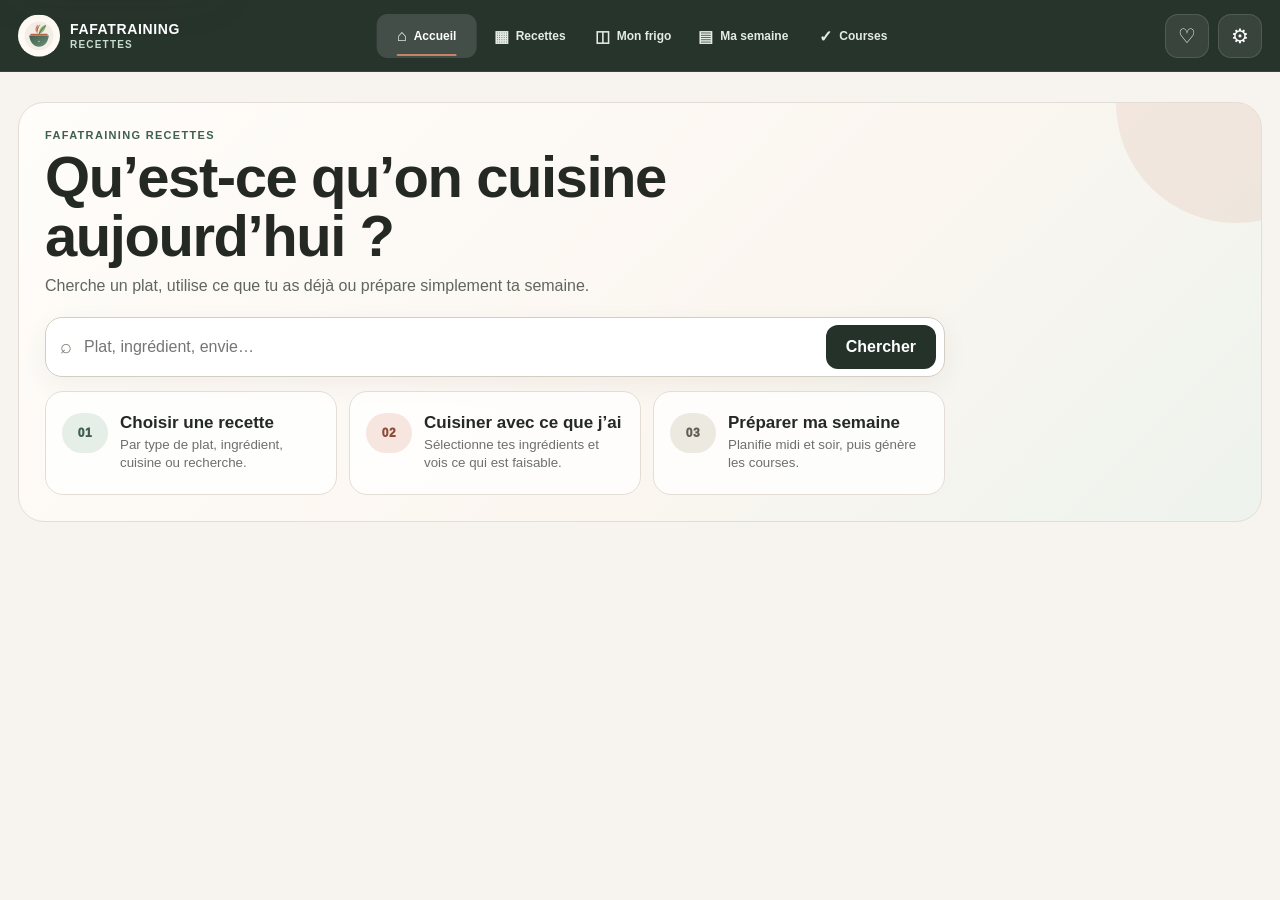
==== commit fabbe7fa: "Add files via upload" ====
--- a/index.html
+++ b/index.html
@@ -25,7 +25,7 @@
   <header class="topbar">
     <div class="topbar-left">
       <button id="topBackBtn" class="icon-btn hidden" aria-label="Retour">←</button>
-      <button class="brand" data-nav="home" aria-label="Accueil FAFATRAINING Recettes"><span class="brand-mark" aria-hidden="true"><b>FR</b></span><span><strong>FAFATRAINING</strong><small>RECETTES</small></span></button>
+      <button class="brand" data-nav="home" aria-label="Accueil FAFATRAINING Recettes"><img class="brand-logo recipe-brand-logo" src="assets/brand/recipe-logo.svg" alt=""><span><strong>FAFATRAINING</strong><small>RECETTES</small></span></button>
     </div>
     <div class="top-actions">
       <button id="favoriteTopBtn" class="icon-btn" aria-label="Voir mes favoris" title="Favoris">♡</button>
@@ -136,7 +136,7 @@
 
   <div id="exportDrawer" class="drawer" aria-hidden="true"><div class="drawer-backdrop" data-close-export></div><article class="export-panel" role="dialog" aria-modal="true" aria-labelledby="exportTitle"><button class="drawer-close" data-close-export aria-label="Fermer">×</button><span class="kicker">RÉSEAUX SOCIAUX</span><h2 id="exportTitle">Créer le visuel</h2><p class="export-intro">Prévisualise puis génère une image prête pour Instagram, Story ou TikTok.</p><div class="export-options"><div><h3>Format</h3><div class="segmented" id="exportFormat"><button data-export-format="portrait" class="active">Instagram 4:5</button><button data-export-format="story">Story / TikTok</button><button data-export-format="square">Carré</button></div></div><div><h3>Style</h3><div class="segmented" id="exportStyle"><button data-export-style="social" class="active">FAFATRAINING réseaux</button><button data-export-style="clean">Sobre</button></div></div><label class="toggle-line export-toggle"><input id="exportCharacter" type="checkbox" checked><span>Afficher le personnage FAFATRAINING</span></label><label class="toggle-line export-toggle"><input id="exportLogo" type="checkbox" checked><span>Afficher le logo FAFATRAINING</span></label></div><div class="export-preview-wrap"><canvas id="exportCanvas" width="1080" height="1350" role="img" aria-label="Aperçu du visuel à exporter"></canvas></div><div class="export-actions"><button id="downloadExportBtn" class="primary-btn">Télécharger le PNG</button><button id="shareExportBtn" class="outline-btn">Partager</button></div></article></div>
 
-  <div id="cookMode" class="cook-mode" role="dialog" aria-modal="true" aria-labelledby="cookRecipeName" aria-hidden="true"><div class="cook-topbar"><button id="closeCookBtn" class="icon-btn" aria-label="Fermer le mode cuisson">×</button><div><small id="cookProgress">Étape 1/1</small><strong id="cookRecipeName">Recette</strong></div><button id="cookTimerBtn" class="timer-btn">Minuteur</button></div><div class="cook-body"><div class="cook-step-number" id="cookStepNumber">1</div><h2 id="cookStepTitle">Préparation</h2><p id="cookStepText"></p><div id="cookBeginnerTip" class="cook-helper hidden"></div><div id="cookTimer" class="cook-timer hidden"><strong id="timerDisplay">00:00</strong><div><button id="timerToggleBtn">Démarrer</button><button id="timerResetBtn">Réinitialiser</button></div></div></div><div class="cook-voice-row"><button id="cookReadBtn" class="outline-btn" aria-label="Lire cette étape à voix haute">🔊 Lire l’étape</button><button id="cookRepeatBtn" class="outline-btn">Répéter</button></div><div class="cook-footer"><button id="cookPrevBtn" class="outline-btn">Précédent</button><button id="cookNextBtn" class="primary-btn">Suivant</button></div></div>
+  <div id="cookMode" class="cook-mode" role="dialog" aria-modal="true" aria-labelledby="cookRecipeName" aria-hidden="true"><div class="cook-topbar"><button id="closeCookBtn" class="icon-btn" aria-label="Fermer le mode cuisson">×</button><div><small id="cookProgress">Étape 1/1</small><strong id="cookRecipeName">Recette</strong></div><button id="cookTimerBtn" class="timer-btn">Minuteur</button></div><div class="cook-body"><div class="cook-step-number" id="cookStepNumber">1</div><h2 id="cookStepTitle">Préparation</h2><p id="cookStepText"></p><div id="cookStepIngredients" class="cook-step-ingredients hidden" aria-live="polite"></div><div id="cookBeginnerTip" class="cook-helper hidden"></div><div id="cookTimer" class="cook-timer hidden"><strong id="timerDisplay">00:00</strong><div><button id="timerToggleBtn">Démarrer</button><button id="timerResetBtn">Réinitialiser</button></div></div></div><div class="cook-voice-row"><button id="cookReadBtn" class="outline-btn" aria-label="Lire cette étape à voix haute">🔊 Lire l’étape</button><button id="cookRepeatBtn" class="outline-btn">Répéter</button></div><div class="cook-footer"><button id="cookPrevBtn" class="outline-btn">Précédent</button><button id="cookNextBtn" class="primary-btn">Suivant</button></div></div>
 
   <script src="app.js"></script>
 </body>
--- a/style.css
+++ b/style.css
@@ -296,3 +296,21 @@
   .manual-shopping-add .outline-btn{width:100%}
 }
 @media(max-width:820px){.recipe-search-zone{position:relative;top:0}}
+/* Étape 2 — contrôles portions du planning : ajout fonctionnel sans refonte graphique. */
+.plan-serving-controls{display:flex;align-items:center;gap:6px;margin-top:4px}.plan-serving-controls button{width:30px;height:30px;border:1px solid var(--line);border-radius:9px;background:#fff;color:var(--ink);font-weight:900}.plan-serving-controls span{font-size:10px;color:var(--muted);font-weight:800;min-width:42px;text-align:center}
+/* Passe finale produit : identité Recettes + différenciation honnête des cartes sans fausse photo. */
+.recipe-brand-logo{background:#fffaf4;border-radius:12px;padding:2px;object-fit:contain}
+.recipe-card-texthead{min-height:106px;padding:14px;background:
+  radial-gradient(circle at 82% 18%,color-mix(in srgb,var(--recipe-accent) 18%,transparent),transparent 34%),
+  linear-gradient(145deg,#fffdfa,#f2eee7)}
+.recipe-card-texthead>span:last-child{display:grid;gap:5px;width:100%}
+.recipe-card-texthead strong{font-size:13px;letter-spacing:.04em;text-transform:uppercase}
+.recipe-card-texthead small{font-size:12px;line-height:1.4;color:#62665f}
+.recipe-ingredient-preview{display:flex;flex-wrap:wrap;gap:5px;margin-top:8px}
+.recipe-ingredient-preview i{font-style:normal;font-size:10px;font-weight:800;padding:4px 7px;border-radius:999px;background:color-mix(in srgb,var(--recipe-accent) 11%,#fff);color:#4a5149;border:1px solid color-mix(in srgb,var(--recipe-accent) 25%,#e8e2d9)}
+.recipe-card.text-only .recipe-card-texthead:after{content:"";position:absolute;right:14px;top:14px;width:34px;height:34px;border-radius:12px;background:var(--recipe-accent);opacity:.14}
+.cook-step-ingredients{margin:12px 0 0;padding:12px 14px;border-radius:14px;background:#eef3ee;border:1px solid #d4dfd5;display:grid;gap:6px}
+.cook-step-ingredients strong{font-size:12px;text-transform:uppercase;letter-spacing:.08em;color:var(--brand-strong)}
+.cook-step-ingredients div{display:flex;flex-wrap:wrap;gap:6px}
+.cook-step-ingredients span{font-size:12px;font-weight:800;background:#fff;border:1px solid var(--line);border-radius:999px;padding:6px 9px}
+@media(max-width:560px){.recipe-card-texthead{min-height:92px}.recipe-ingredient-preview i:nth-child(n+3){display:none}.recipe-brand-logo{width:38px;height:38px}}
